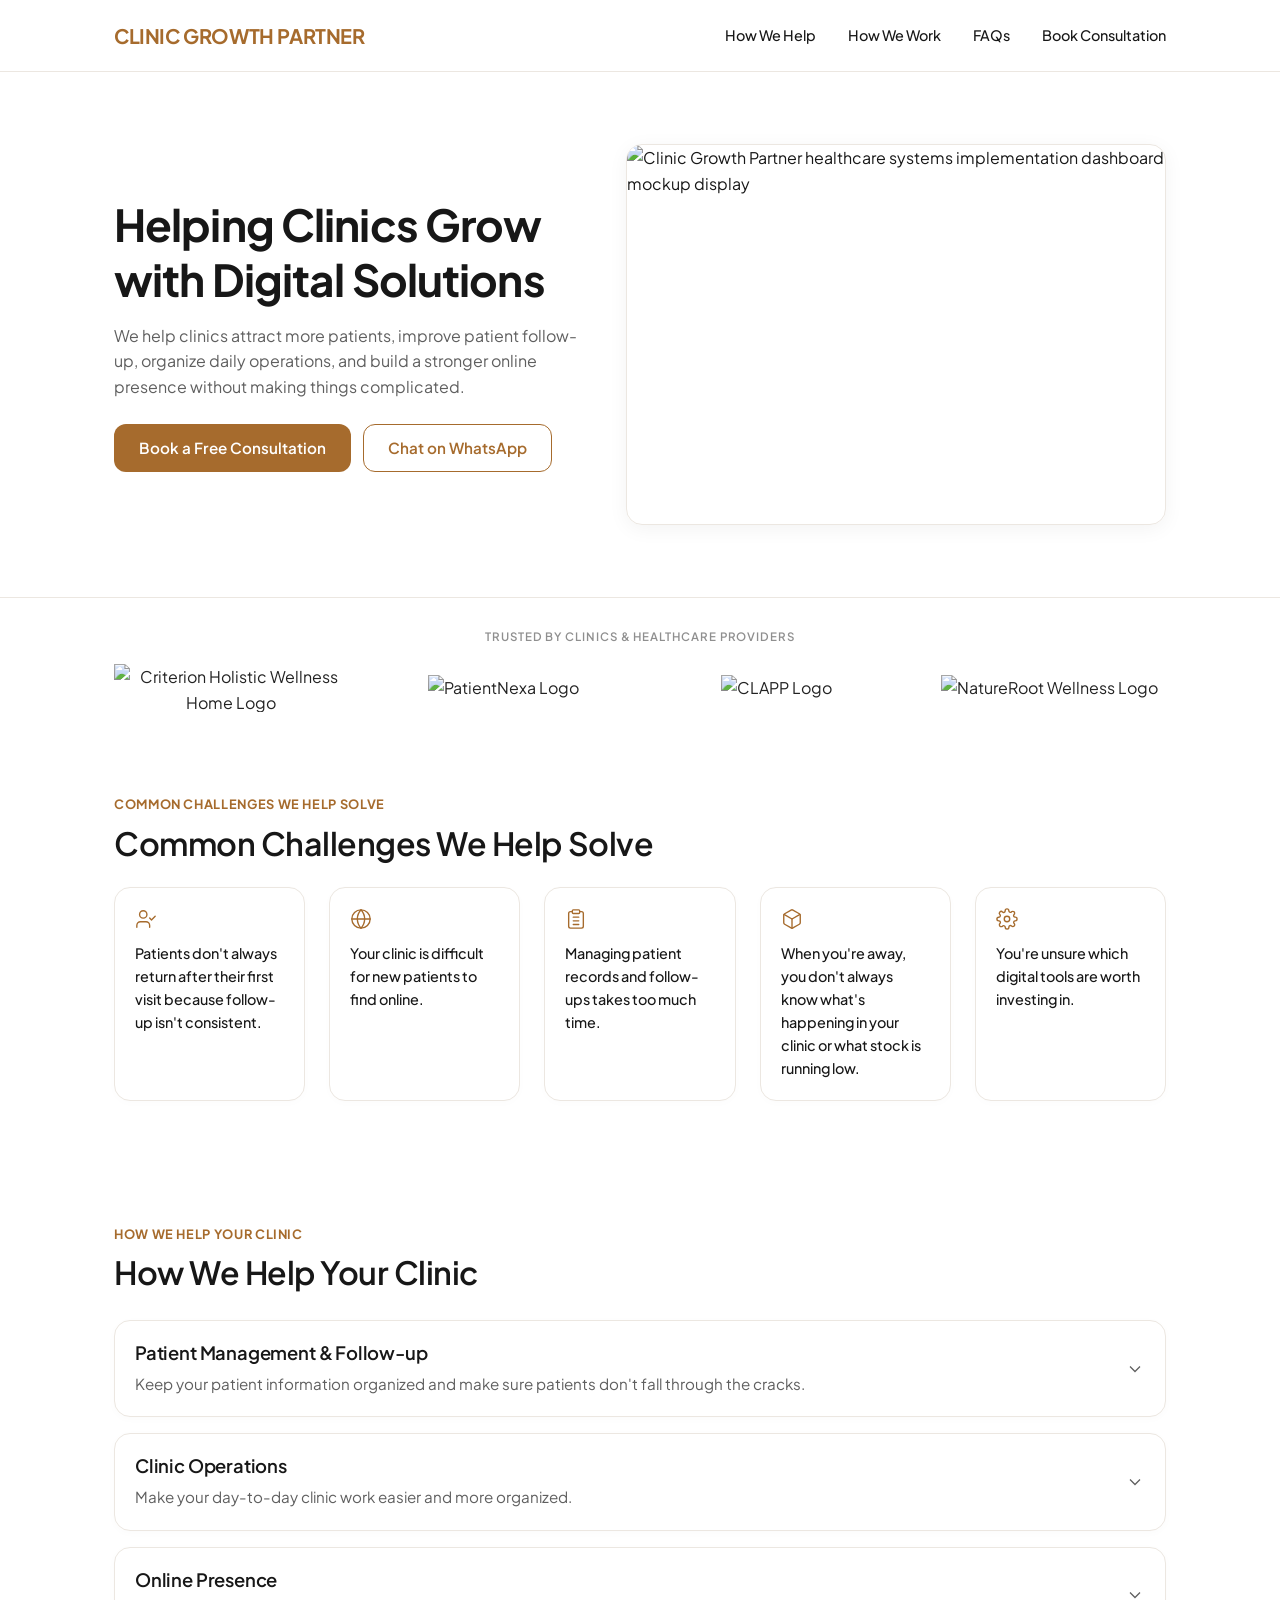
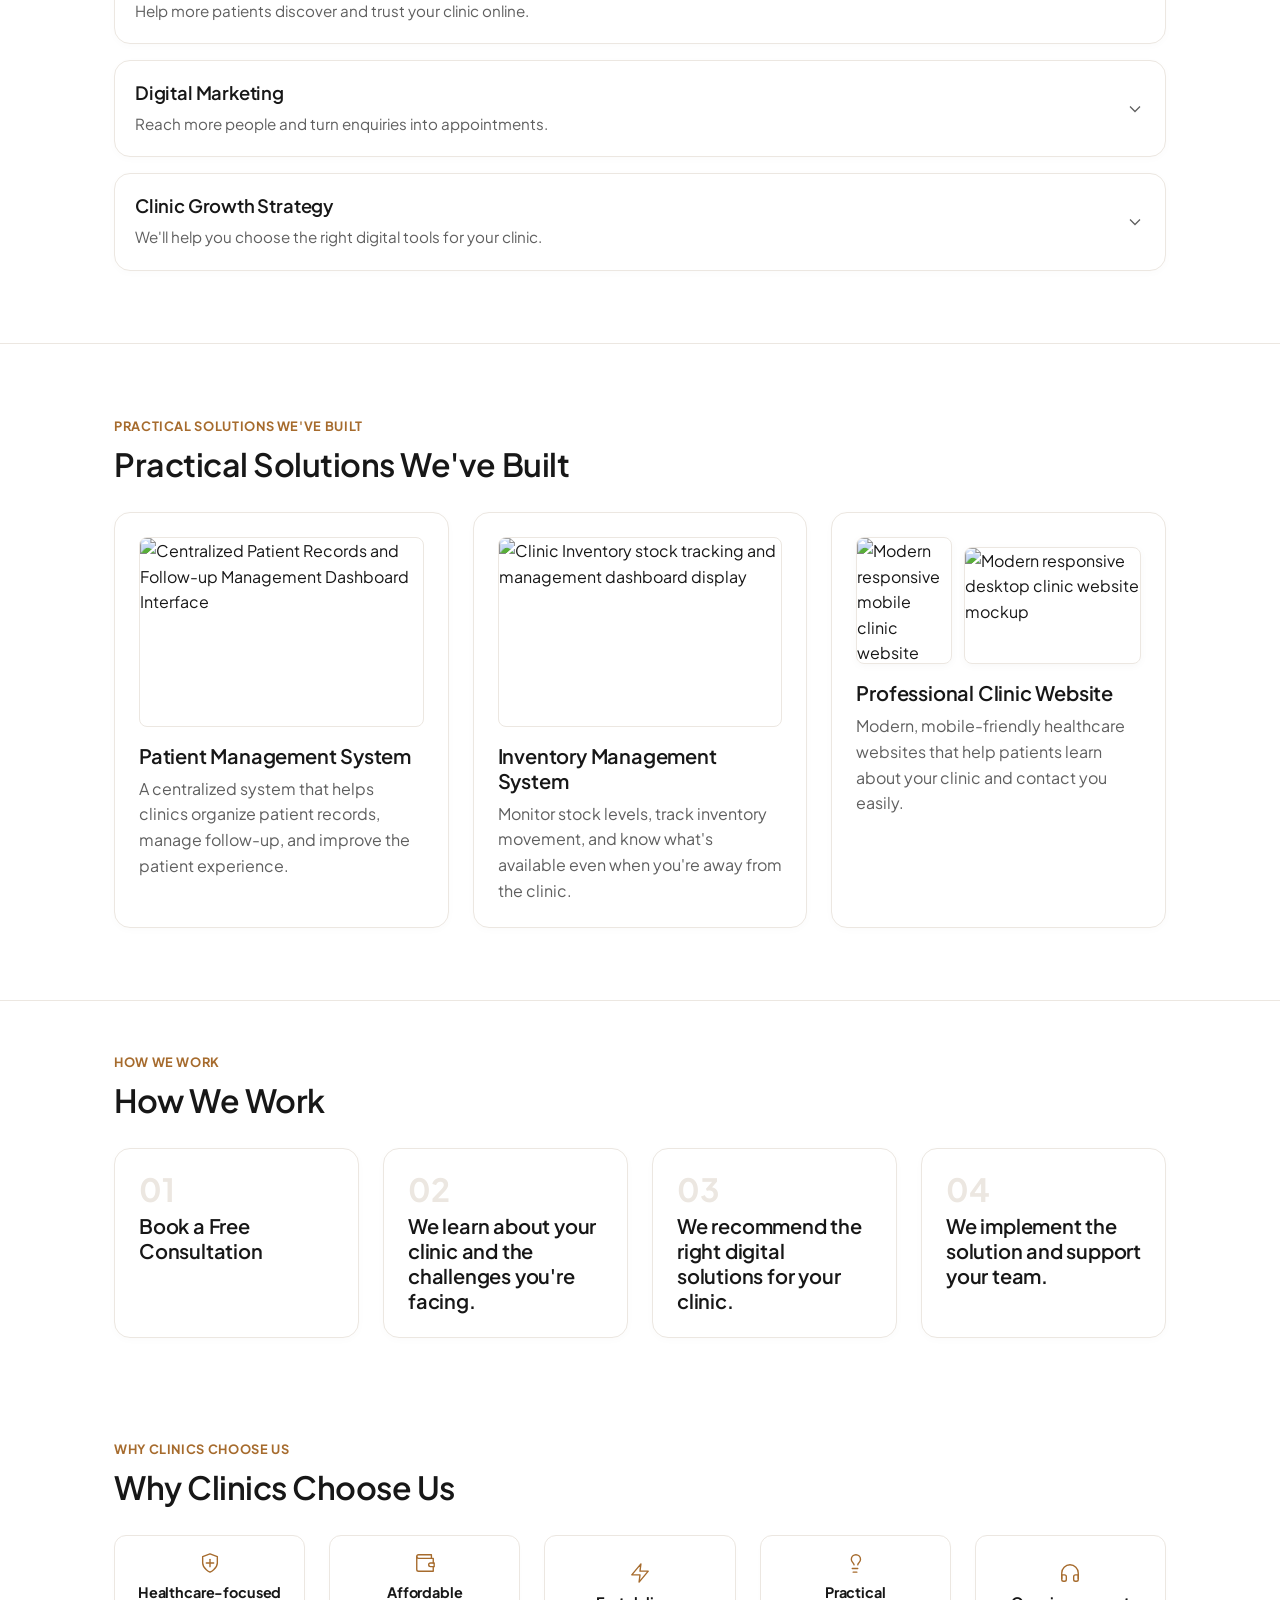
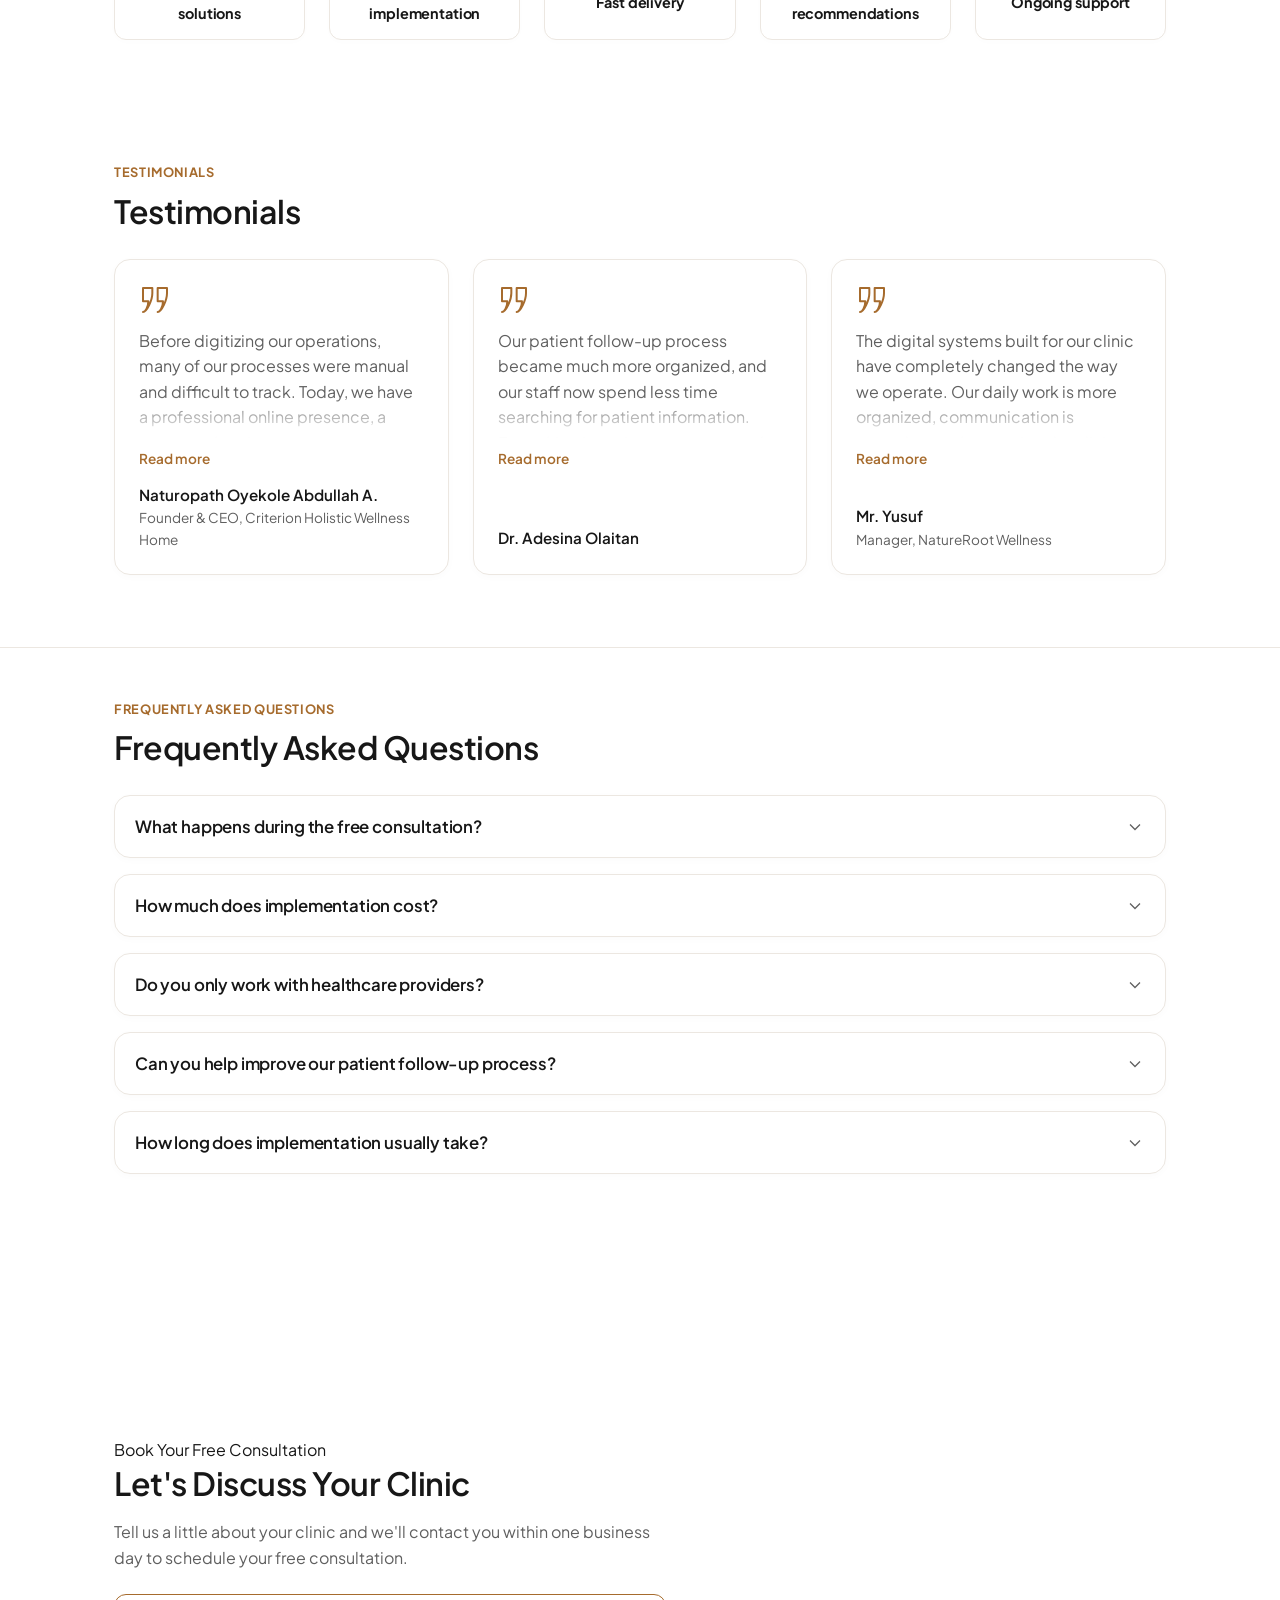
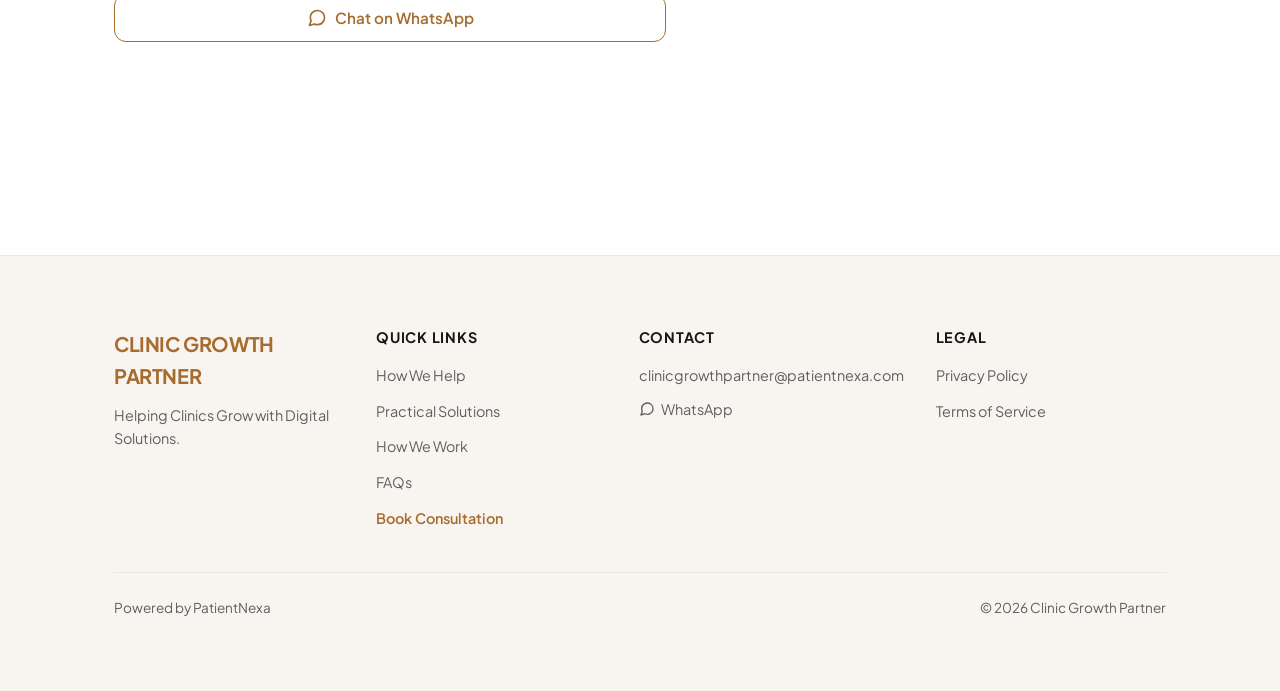
==== index.html @ 5e9bd0d6 "Add files via upload" ====
<!DOCTYPE html>
<html lang="en">
<head>
  <meta charset="UTF-8">
  <meta name="viewport" content="width=device-width, initial-scale=1.0">
  
  <!-- SEO Metadata -->
  <title>Clinic Growth Partner | Digital Growth for Clinics</title>
  <meta name="title" content="Digital Growth for Clinics | Clinic Growth Partner">
  <meta name="description" content="Helping clinics attract more patients, improve patient follow-up, organize clinic operations and build a stronger online presence through practical digital solutions.">
  <meta name="keywords" content="Clinic Growth, Digital Growth for Clinics, Healthcare Digital Solutions, Patient Follow-up, Clinic Operations, Healthcare Websites, Healthcare Marketing, Clinic Digital Transformation, Medical Practice Growth, Healthcare Consulting">
  <link rel="canonical" href="https://example.com/clinic-growth-partner">

  <!-- Open Graph / Facebook -->
  <meta property="og:type" content="website">
  <meta property="og:url" content="https://example.com/clinic-growth-partner">
  <meta property="og:title" content="Clinic Growth Partner | Digital Growth for Clinics">
  <meta property="og:description" content="Helping clinics grow through practical digital solutions that improve patient follow-up, clinic operations and online presence.">
  <meta property="og:image" content="https://example.com/clinic-growth-partner/assets/hero-mockup.png">

  <!-- Twitter -->
  <meta name="twitter:card" content="summary_large_image">
  <meta name="twitter:url" content="https://example.com/clinic-growth-partner">
  <meta name="twitter:title" content="Clinic Growth Partner | Digital Growth for Clinics">
  <meta name="twitter:description" content="Helping clinics grow through practical digital solutions that improve patient follow-up, clinic operations and online presence.">
  <meta name="twitter:image" content="https://example.com/clinic-growth-partner/assets/hero-mockup.png">

  <!-- Structured Data (JSON-LD Organization Schema) -->
  <script type="application/ld+json">
  {
    "@context": "https://schema.org",
    "@type": "Organization",
    "name": "Clinic Growth Partner",
    "url": "https://example.com/clinic-growth-partner",
    "email": "clinicgrowthpartner@patientnexa.com",
    "logo": "https://example.com/clinic-growth-partner/assets/hero-mockup.png",
    "sameAs": [
      "https://facebook.com/clinicgrowthpartner",
      "https://twitter.com/clinicgrowth",
      "https://linkedin.com/company/clinicgrowthpartner"
    ]
  }
  </script>

  <link rel="stylesheet" href="styles.css">
</head>
<body>

  <!-- HEADER -->
  <header class="header">
    <div class="container header-container">
      <a href="#hero" class="logo">Clinic Growth Partner</a>
      
      <!-- Mobile Hamburger Button -->
      <button class="menu-toggle" aria-label="Toggle navigation menu" aria-expanded="false" aria-controls="main-nav">
        <span class="hamburger-bar"></span>
        <span class="hamburger-bar"></span>
        <span class="hamburger-bar"></span>
      </button>

      <!-- Navigation Links -->
      <nav class="nav" id="main-nav">
        <a href="#how-we-help" class="nav-link">How We Help</a>
        <a href="#how-we-work" class="nav-link">How We Work</a>
        <a href="#faqs" class="nav-link">FAQs</a>
        <a href="#consultation" class="nav-link active">Book Consultation</a>
      </nav>
    </div>
  </header>

  <main>
    <!-- HERO SECTION -->
    <section class="section section-heavy" id="hero">
      <div class="container hero-grid">
        <div class="hero-text-block">
          <h1>Helping Clinics Grow with Digital Solutions</h1>
          <p style="margin-top: 16px; margin-bottom: 0;">We help clinics attract more patients, improve patient follow-up, organize daily operations, and build a stronger online presence without making things complicated.</p>
          <div class="hero-actions">
            <a href="#consultation" class="btn btn-primary">Book a Free Consultation</a>
            <a href="https://wa.me/2347032260548" target="_blank" rel="noopener noreferrer" class="btn btn-secondary">Chat on WhatsApp</a>
          </div>
        </div>
        <div style="display: flex; justify-content: center; width: 100%;">
          <img src="assets/hero-mockup.png" 
               width="540" 
               height="380" 
               alt="Clinic Growth Partner healthcare systems implementation dashboard mockup display" 
               style="max-width: 100%; height: auto; border-radius: 16px; border: 1px solid var(--color-border); box-shadow: 0 4px 20px rgba(0, 0, 0, 0.05); object-fit: cover;">
        </div>
      </div>
    </section>

    <!-- TRUSTED BY CLINICS & HEALTHCARE PROVIDERS -->
    <section class="section-light" id="trusted-by" style="padding-top: 32px; padding-bottom: 32px; border-bottom: 1px solid var(--color-border); text-align: center;">
      <div class="container">
        <h4 style="font-size: 0.72rem; font-weight: 600; text-transform: uppercase; letter-spacing: 0.08em; color: #8F8F8F; margin-bottom: 20px;">Trusted by Clinics & Healthcare Providers</h4>
        <div class="brands-grid">
          <!-- Logo 1 -->
          <div class="brand-logo-item">
            <img src="assets/logo-criterion.png" alt="Criterion Holistic Wellness Home Logo">
          </div>
          <!-- Logo 2 -->
          <div class="brand-logo-item">
            <img src="assets/logo-patientnexa.jpg" alt="PatientNexa Logo">
          </div>
          <!-- Logo 3 -->
          <div class="brand-logo-item">
            <img src="assets/logo-clapp.jpg" alt="CLAPP Logo">
          </div>
          <!-- Logo 4 -->
          <div class="brand-logo-item">
            <img src="assets/logo-natureroot.png" alt="NatureRoot Wellness Logo">
          </div>
        </div>
      </div>
    </section>

    <!-- COMMON CHALLENGES WE HELP SOLVE -->
    <section class="section section-light section-reveal" id="challenges">
      <div class="container">
        <div class="section-header challenges-header">
          <span class="subtitle">Common Challenges We Help Solve</span>
          <h2>Common Challenges We Help Solve</h2>
        </div>
        <div class="grid-5">
          <!-- Card 1 -->
          <div class="challenge-card">
            <svg class="placeholder-icon" viewBox="0 0 24 24" aria-hidden="true" fill="none" stroke="currentColor" stroke-width="1.5" stroke-linecap="round" stroke-linejoin="round">
              <path d="M16 21v-2a4 4 0 0 0-4-4H6a4 4 0 0 0-4 4v2"></path>
              <circle cx="9" cy="7" r="4"></circle>
              <polyline points="16 11 18 13 22 9"></polyline>
            </svg>
            <p>Patients don't always return after their first visit because follow-up isn't consistent.</p>
          </div>
          <!-- Card 2 -->
          <div class="challenge-card">
            <svg class="placeholder-icon" viewBox="0 0 24 24" aria-hidden="true" fill="none" stroke="currentColor" stroke-width="1.5" stroke-linecap="round" stroke-linejoin="round">
              <circle cx="12" cy="12" r="10"></circle>
              <line x1="2" y1="12" x2="22" y2="12"></line>
              <path d="M12 2a15.3 15.3 0 0 1 4 10 15.3 15.3 0 0 1-4 10 15.3 15.3 0 0 1-4-10 15.3 15.3 0 0 1 4-10z"></path>
            </svg>
            <p>Your clinic is difficult for new patients to find online.</p>
          </div>
          <!-- Card 3 -->
          <div class="challenge-card">
            <svg class="placeholder-icon" viewBox="0 0 24 24" aria-hidden="true" fill="none" stroke="currentColor" stroke-width="1.5" stroke-linecap="round" stroke-linejoin="round">
              <path d="M16 4h2a2 2 0 0 1 2 2v14a2 2 0 0 1-2 2H6a2 2 0 0 1-2-2V6a2 2 0 0 1 2-2h2"></path>
              <rect x="8" y="2" width="8" height="4" rx="1" ry="1"></rect>
              <line x1="9" y1="14" x2="15" y2="14"></line>
              <line x1="9" y1="18" x2="15" y2="18"></line>
              <line x1="9" y1="10" x2="15" y2="10"></line>
            </svg>
            <p>Managing patient records and follow-ups takes too much time.</p>
          </div>
          <!-- Card 4 -->
          <div class="challenge-card">
            <svg class="placeholder-icon" viewBox="0 0 24 24" aria-hidden="true" fill="none" stroke="currentColor" stroke-width="1.5" stroke-linecap="round" stroke-linejoin="round">
              <path d="M21 16V8a2 2 0 0 0-1-1.73l-7-4a2 2 0 0 0-2 0l-7 4A2 2 0 0 0 3 8v8a2 2 0 0 0 1 1.73l7 4a2 2 0 0 0 2 0l7-4A2 2 0 0 0 21 16z"></path>
              <polyline points="3.27 6.96 12 12.01 20.73 6.96"></polyline>
              <line x1="12" y1="22.08" x2="12" y2="12"></line>
            </svg>
            <p>When you're away, you don't always know what's happening in your clinic or what stock is running low.</p>
          </div>
          <!-- Card 5 -->
          <div class="challenge-card">
            <svg class="placeholder-icon" viewBox="0 0 24 24" aria-hidden="true" fill="none" stroke="currentColor" stroke-width="1.5" stroke-linecap="round" stroke-linejoin="round">
              <circle cx="12" cy="12" r="3"></circle>
              <path d="M19.4 15a1.65 1.65 0 0 0 .33 1.82l.06.06a2 2 0 1 1-2.83 2.83l-.06-.06a1.65 1.65 0 0 0-1.82-.33 1.65 1.65 0 0 0-1 1.51V21a2 2 0 0 1-4 0v-.09A1.65 1.65 0 0 0 9 19.4a1.65 1.65 0 0 0-1.82.33l-.06.06a2 2 0 1 1-2.83-2.83l.06-.06a1.65 1.65 0 0 0 .33-1.82 1.65 1.65 0 0 0-1.51-1H3a2 2 0 0 1 0-4h.09A1.65 1.65 0 0 0 4.6 9a1.65 1.65 0 0 0-.33-1.82l-.06-.06a2 2 0 1 1 2.83-2.83l.06.06a1.65 1.65 0 0 0 1.82.33H9a1.65 1.65 0 0 0 1-1.51V3a2 2 0 0 1 4 0v.09a1.65 1.65 0 0 0 1 1.51 1.65 1.65 0 0 0 1.82-.33l.06-.06a2 2 0 1 1 2.83 2.83l-.06.06a1.65 1.65 0 0 0-.33 1.82V9a1.65 1.65 0 0 0 1.51 1H21a2 2 0 0 1 0 4h-.09a1.65 1.65 0 0 0-1.51 1z"></path>
            </svg>
            <p>You're unsure which digital tools are worth investing in.</p>
          </div>
        </div>
      </div>
    </section>

    <!-- HOW WE HELP YOUR CLINIC -->
    <section class="section section-heavy section-reveal" id="how-we-help">
      <div class="container">
        <div class="section-header">
          <span class="subtitle">How We Help Your Clinic</span>
          <h2>How We Help Your Clinic</h2>
        </div>
        <div class="accordion-list">
          
          <!-- Accordion Card 1 -->
          <div class="accordion-card">
            <button class="accordion-header" aria-expanded="false" aria-controls="help-panel-1" id="help-header-1">
              <div class="accordion-title-block">
                <h3>Patient Management &amp; Follow-up</h3>
                <p>Keep your patient information organized and make sure patients don't fall through the cracks.</p>
              </div>
              <svg class="accordion-icon" viewBox="0 0 24 24" aria-hidden="true"><polyline points="6 9 12 15 18 9"></polyline></svg>
            </button>
            <div id="help-panel-1" class="accordion-body" role="region" aria-labelledby="help-header-1">
              <div class="accordion-content">
                <p>Many clinics lose patients simply because there isn't a structured way to manage patient records and follow-up after treatment.</p>
                <p style="margin-top: 12px;">We help you organize patient information, improve follow-up, migrate existing records where needed, and train your staff to use the system confidently. The result is better continuity of care and less time spent searching for information.</p>
                <div class="accordion-includes">
                  <strong>Includes</strong>
                  <ul>
                    <li>Patient management system</li>
                    <li>Patient follow-up workflow</li>
                    <li>Data migration</li>
                    <li>Staff onboarding</li>
                  </ul>
                </div>
              </div>
            </div>
          </div>

          <!-- Accordion Card 2 -->
          <div class="accordion-card">
            <button class="accordion-header" aria-expanded="false" aria-controls="help-panel-2" id="help-header-2">
              <div class="accordion-title-block">
                <h3>Clinic Operations</h3>
                <p>Make your day-to-day clinic work easier and more organized.</p>
              </div>
              <svg class="accordion-icon" viewBox="0 0 24 24" aria-hidden="true"><polyline points="6 9 12 15 18 9"></polyline></svg>
            </button>
            <div id="help-panel-2" class="accordion-body" role="region" aria-labelledby="help-header-2">
              <div class="accordion-content">
                <p>Running a clinic involves many moving parts.</p>
                <p style="margin-top: 12px;">We help you digitize everyday operations so your team spends less time on manual tasks and more time caring for patients.</p>
                <p style="margin-top: 12px;">Whether it's tracking inventory or organizing clinic processes, we implement simple systems that improve visibility and reduce errors.</p>
                <div class="accordion-includes">
                  <strong>Includes</strong>
                  <ul>
                    <li>Inventory management</li>
                    <li>Stock monitoring</li>
                    <li>Digital records</li>
                  </ul>
                </div>
              </div>
            </div>
          </div>

          <!-- Accordion Card 3 -->
          <div class="accordion-card">
            <button class="accordion-header" aria-expanded="false" aria-controls="help-panel-3" id="help-header-3">
              <div class="accordion-title-block">
                <h3>Online Presence</h3>
                <p>Help more patients discover and trust your clinic online.</p>
              </div>
              <svg class="accordion-icon" viewBox="0 0 24 24" aria-hidden="true"><polyline points="6 9 12 15 18 9"></polyline></svg>
            </button>
            <div id="help-panel-3" class="accordion-body" role="region" aria-labelledby="help-header-3">
              <div class="accordion-content">
                <p>Your online presence is often the first impression patients have of your clinic.</p>
                <p style="margin-top: 12px;">We build professional healthcare websites, improve your Google Business Profile, and set up a business email so patients can easily find you and contact you with confidence.</p>
                <div class="accordion-includes">
                  <strong>Includes</strong>
                  <ul>
                    <li>Professional clinic website</li>
                    <li>Google Business Profile</li>
                    <li>Business email setup</li>
                  </ul>
                </div>
              </div>
            </div>
          </div>

          <!-- Accordion Card 4 -->
          <div class="accordion-card">
            <button class="accordion-header" aria-expanded="false" aria-controls="help-panel-4" id="help-header-4">
              <div class="accordion-title-block">
                <h3>Digital Marketing</h3>
                <p>Reach more people and turn enquiries into appointments.</p>
              </div>
              <svg class="accordion-icon" viewBox="0 0 24 24" aria-hidden="true"><polyline points="6 9 12 15 18 9"></polyline></svg>
            </button>
            <div id="help-panel-4" class="accordion-body" role="region" aria-labelledby="help-header-4">
              <div class="accordion-content">
                <p>Many clinics rely only on referrals for growth.</p>
                <p style="margin-top: 12px;">We help you attract more patients using targeted Facebook and Instagram advertising together with WhatsApp campaigns that encourage enquiries and follow-up conversations.</p>
                <div class="accordion-includes">
                  <strong>Includes</strong>
                  <ul>
                    <li>Facebook Ads</li>
                    <li>Instagram Ads</li>
                    <li>WhatsApp campaigns</li>
                  </ul>
                </div>
              </div>
            </div>
          </div>

          <!-- Accordion Card 5 -->
          <div class="accordion-card">
            <button class="accordion-header" aria-expanded="false" aria-controls="help-panel-5" id="help-header-5">
              <div class="accordion-title-block">
                <h3>Clinic Growth Strategy</h3>
                <p>We'll help you choose the right digital tools for your clinic.</p>
              </div>
              <svg class="accordion-icon" viewBox="0 0 24 24" aria-hidden="true"><polyline points="6 9 12 15 18 9"></polyline></svg>
            </button>
            <div id="help-panel-5" class="accordion-body" role="region" aria-labelledby="help-header-5">
              <div class="accordion-content">
                <p>Every clinic is different.</p>
                <p style="margin-top: 12px;">Before recommending any solution, we first understand how your clinic works.</p>
                <p style="margin-top: 12px;">Then we recommend practical improvements and the right digital tools based on your goals, your budget and where your clinic is today.</p>
                <div class="accordion-includes">
                  <strong>Includes</strong>
                  <ul>
                    <li>Clinic assessment</li>
                    <li>Technology recommendations</li>
                    <li>Digital growth roadmap</li>
                  </ul>
                </div>
              </div>
            </div>
          </div>

        </div>
      </div>
    </section>

    <!-- PRACTICAL SOLUTIONS WE'VE BUILT -->
    <section class="section section-heavy section-reveal" id="solutions">
      <div class="container">
        <div class="section-header">
          <span class="subtitle">Practical Solutions We've Built</span>
          <h2>Practical Solutions We've Built</h2>
        </div>
        <div class="grid-3">
          <!-- Card 1 -->
          <div class="card card-hover">
            <div style="width: 100%; border-radius: 8px; overflow: hidden; border: 1px solid var(--color-border); margin-bottom: 16px;">
              <img class="fade-in-image" src="assets/patient-dashboard.png" 
                   width="340" 
                   height="226" 
                   loading="lazy" 
                   alt="Centralized Patient Records and Follow-up Management Dashboard Interface" 
                   style="width: 100%; height: auto; display: block; object-fit: cover;">
            </div>
            <h3>Patient Management System</h3>
            <p style="margin-top: 8px; margin-bottom: 0;">A centralized system that helps clinics organize patient records, manage follow-up, and improve the patient experience.</p>
          </div>
          <!-- Card 2 -->
          <div class="card card-hover">
            <div style="width: 100%; border-radius: 8px; overflow: hidden; border: 1px solid var(--color-border); margin-bottom: 16px;">
              <img class="fade-in-image" src="assets/inventory-dashboard.png" 
                   width="340" 
                   height="226" 
                   loading="lazy" 
                   alt="Clinic Inventory stock tracking and management dashboard display" 
                   style="width: 100%; height: auto; display: block; object-fit: cover;">
            </div>
            <h3>Inventory Management System</h3>
            <p style="margin-top: 8px; margin-bottom: 0;">Monitor stock levels, track inventory movement, and know what's available even when you're away from the clinic.</p>
          </div>
          <!-- Card 3 -->
          <div class="card card-hover">
            <div style="display: flex; gap: 12px; align-items: flex-end; margin-bottom: 16px; width: 100%;">
              <div style="flex: 0.35; border: 1px solid var(--color-border); border-radius: 8px; overflow: hidden; box-shadow: 0 2px 8px rgba(0,0,0,0.03);">
                <img class="fade-in-image" src="assets/website-mobile.jpg" 
                     width="120" 
                     height="160" 
                     loading="lazy" 
                     alt="Modern responsive mobile clinic website mockup" 
                     style="width: 100%; height: auto; display: block; object-fit: cover;">
              </div>
              <div style="flex: 0.65; border: 1px solid var(--color-border); border-radius: 8px; overflow: hidden; box-shadow: 0 2px 8px rgba(0,0,0,0.03);">
                <img class="fade-in-image" src="assets/website-desktop.png" 
                     width="220" 
                     height="146" 
                     loading="lazy" 
                     alt="Modern responsive desktop clinic website mockup" 
                     style="width: 100%; height: auto; display: block; object-fit: cover;">
              </div>
            </div>
            <h3>Professional Clinic Website</h3>
            <p style="margin-top: 8px; margin-bottom: 0;">Modern, mobile-friendly healthcare websites that help patients learn about your clinic and contact you easily.</p>
          </div>
        </div>
      </div>
    </section>

    <!-- HOW WE WORK -->
    <section class="section section-light section-reveal" id="how-we-work">
      <div class="container">
        <div class="section-header">
          <span class="subtitle">How We Work</span>
          <h2>How We Work</h2>
        </div>
        <div class="steps-layout">
          <!-- Step 1 -->
          <div class="card step-card reveal-on-scroll">
            <div class="step-number">01</div>
            <h3>Book a Free Consultation</h3>
          </div>
          <!-- Step 2 -->
          <div class="card step-card reveal-on-scroll">
            <div class="step-number">02</div>
            <h3>We learn about your clinic and the challenges you're facing.</h3>
          </div>
          <!-- Step 3 -->
          <div class="card step-card reveal-on-scroll">
            <div class="step-number">03</div>
            <h3>We recommend the right digital solutions for your clinic.</h3>
          </div>
          <!-- Step 4 -->
          <div class="card step-card reveal-on-scroll">
            <div class="step-number">04</div>
            <h3>We implement the solution and support your team.</h3>
          </div>
        </div>
      </div>
    </section>

    <!-- WHY CLINICS CHOOSE US -->
    <section class="section section-light section-reveal" id="why-choose-us">
      <div class="container">
        <div class="section-header">
          <span class="subtitle">Why Clinics Choose Us</span>
          <h2>Why Clinics Choose Us</h2>
        </div>
        <div class="grid-5">
          <!-- Card 1 -->
          <div class="trust-card">
            <svg class="placeholder-icon" viewBox="0 0 24 24" aria-hidden="true" fill="none" stroke="currentColor" stroke-width="1.5" stroke-linecap="round" stroke-linejoin="round">
              <path d="M12 22s8-4 8-10V5l-8-3-8 3v7c0 6 8 10 8 10z"></path>
              <line x1="12" y1="8" x2="12" y2="16"></line>
              <line x1="8" y1="12" x2="16" y2="12"></line>
            </svg>
            <h3>Healthcare-focused solutions</h3>
          </div>
          <!-- Card 2 -->
          <div class="trust-card">
            <svg class="placeholder-icon" viewBox="0 0 24 24" aria-hidden="true" fill="none" stroke="currentColor" stroke-width="1.5" stroke-linecap="round" stroke-linejoin="round">
              <path d="M21 12V7H5a2 2 0 0 1 0-4h14v4"></path>
              <path d="M3 5v14a2 2 0 0 0 2 2h16v-5"></path>
              <path d="M18 12a2 2 0 0 0 0 4h4v-4z"></path>
            </svg>
            <h3>Affordable implementation</h3>
          </div>
          <!-- Card 3 -->
          <div class="trust-card">
            <svg class="placeholder-icon" viewBox="0 0 24 24" aria-hidden="true" fill="none" stroke="currentColor" stroke-width="1.5" stroke-linecap="round" stroke-linejoin="round">
              <polygon points="13 2 3 14 12 14 11 22 21 10 12 10 13 2"></polygon>
            </svg>
            <h3>Fast delivery</h3>
          </div>
          <!-- Card 4 -->
          <div class="trust-card">
            <svg class="placeholder-icon" viewBox="0 0 24 24" aria-hidden="true" fill="none" stroke="currentColor" stroke-width="1.5" stroke-linecap="round" stroke-linejoin="round">
              <path d="M15 14c.2-1 .7-1.7 1.5-2.5 1-.9 1.5-2.2 1.5-3.5A5 5 0 0 0 8 8c0 1 .4 2.5 1.5 3.5.7.8 1.3 1.5 1.5 2.5"></path>
              <line x1="9" y1="18" x2="15" y2="18"></line>
              <line x1="10" y1="22" x2="14" y2="22"></line>
            </svg>
            <h3>Practical recommendations</h3>
          </div>
          <!-- Card 5 -->
          <div class="trust-card">
            <svg class="placeholder-icon" viewBox="0 0 24 24" aria-hidden="true" fill="none" stroke="currentColor" stroke-width="1.5" stroke-linecap="round" stroke-linejoin="round">
              <path d="M3 18v-6a9 9 0 0 1 18 0v6"></path>
              <path d="M21 19a2 2 0 0 1-2 2h-1a2 2 0 0 1-2-2v-3a2 2 0 0 1 2-2h3zM3 19a2 2 0 0 0 2 2h1a2 2 0 0 0 2-2v-3a2 2 0 0 0-2-2H3z"></path>
            </svg>
            <h3>Ongoing support</h3>
          </div>
        </div>
      </div>
    </section>

    <!-- TESTIMONIALS -->
    <section class="section section-heavy section-reveal" id="testimonials">
      <div class="container">
        <div class="section-header">
          <span class="subtitle">Testimonials</span>
          <h2>Testimonials</h2>
        </div>
        <div class="grid-3">
          <!-- Testimonial 1 -->
          <div class="card testimonial-card-hover">
            <svg class="placeholder-icon bronze" viewBox="0 0 24 24" style="width: 32px; height: 32px; margin-bottom: 12px;" aria-hidden="true">
              <path d="M3 21c3 0 7-9 7-14V3H3v10h4c0 4.5-2.5 8-4 8zm11 0c3 0 7-9 7-14V3h-7v10h4c0 4.5-2.5 8-4 8z"></path>
            </svg>
            <div class="testimonial-text-wrapper">
              <p style="margin: 0; padding-bottom: 16px;">Before digitizing our operations, many of our processes were manual and difficult to track. Today, we have a professional online presence, a structured patient management system, reliable patient follow-up, and an inventory system that keeps us informed about stock levels in real time. Being able to monitor the clinic even when I'm away has made decision-making much easier and has supported our overall growth.</p>
            </div>
            <button class="testimonial-toggle" aria-expanded="false">Read more</button>
            <div style="margin-top: auto; padding-top: 16px;">
              <strong style="font-size: 0.95rem; font-weight: 600; display: block; color: var(--color-primary-text);">Naturopath Oyekole Abdullah A.</strong>
              <span style="font-size: 0.85rem; color: var(--color-secondary-text); display: block;">Founder & CEO, Criterion Holistic Wellness Home</span>
            </div>
          </div>
          <!-- Testimonial 2 -->
          <div class="card testimonial-card-hover">
            <svg class="placeholder-icon bronze" viewBox="0 0 24 24" style="width: 32px; height: 32px; margin-bottom: 12px;" aria-hidden="true">
              <path d="M3 21c3 0 7-9 7-14V3H3v10h4c0 4.5-2.5 8-4 8zm11 0c3 0 7-9 7-14V3h-7v10h4c0 4.5-2.5 8-4 8z"></path>
            </svg>
            <div class="testimonial-text-wrapper">
              <p style="margin: 0; padding-bottom: 16px;">Our patient follow-up process became much more organized, and our staff now spend less time searching for patient information. Everything is easier to manage, and we can respond to patients more efficiently.</p>
            </div>
            <button class="testimonial-toggle" aria-expanded="false">Read more</button>
            <div style="margin-top: auto; padding-top: 16px;">
              <strong style="font-size: 0.95rem; font-weight: 600; display: block; color: var(--color-primary-text);">Dr. Adesina Olaitan</strong>
            </div>
          </div>
          <!-- Testimonial 3 -->
          <div class="card testimonial-card-hover">
            <svg class="placeholder-icon bronze" viewBox="0 0 24 24" style="width: 32px; height: 32px; margin-bottom: 12px;" aria-hidden="true">
              <path d="M3 21c3 0 7-9 7-14V3H3v10h4c0 4.5-2.5 8-4 8zm11 0c3 0 7-9 7-14V3h-7v10h4c0 4.5-2.5 8-4 8z"></path>
            </svg>
            <div class="testimonial-text-wrapper">
              <p style="margin: 0; padding-bottom: 16px;">The digital systems built for our clinic have completely changed the way we operate. Our daily work is more organized, communication is smoother, and managing the clinic has become much easier.</p>
            </div>
            <button class="testimonial-toggle" aria-expanded="false">Read more</button>
            <div style="margin-top: auto; padding-top: 16px;">
              <strong style="font-size: 0.95rem; font-weight: 600; display: block; color: var(--color-primary-text);">Mr. Yusuf</strong>
              <span style="font-size: 0.85rem; color: var(--color-secondary-text); display: block;">Manager, NatureRoot Wellness</span>
            </div>
          </div>
        </div>
      </div>
    </section>

    <!-- FREQUENTLY ASKED QUESTIONS -->
    <section class="section section-light section-reveal" id="faqs">
      <div class="container">
        <div class="section-header">
          <span class="subtitle">Frequently Asked Questions</span>
          <h2>Frequently Asked Questions</h2>
        </div>
        <div class="accordion-list">
          
          <!-- FAQ 1 -->
          <div class="accordion-card">
            <button class="accordion-header" aria-expanded="false" aria-controls="faq-panel-1" id="faq-header-1">
              <h3>What happens during the free consultation?</h3>
              <svg class="accordion-icon" viewBox="0 0 24 24" aria-hidden="true"><polyline points="6 9 12 15 18 9"></polyline></svg>
            </button>
            <div id="faq-panel-1" class="accordion-body" role="region" aria-labelledby="faq-header-1">
              <div class="accordion-content">
                <p>We will discuss your clinic's current operations, identify bottleneck areas, and outline potential solutions to help your clinic grow.</p>
              </div>
            </div>
          </div>

          <!-- FAQ 2 -->
          <div class="accordion-card">
            <button class="accordion-header" aria-expanded="false" aria-controls="faq-panel-2" id="faq-header-2">
              <h3>How much does implementation cost?</h3>
              <svg class="accordion-icon" viewBox="0 0 24 24" aria-hidden="true"><polyline points="6 9 12 15 18 9"></polyline></svg>
            </button>
            <div id="faq-panel-2" class="accordion-body" role="region" aria-labelledby="faq-header-2">
              <div class="accordion-content">
                <p>We offer customized solutions based on your clinic's size and needs. We provide flat, transparent pricing with no hidden fees, which we will outline clearly during our proposal.</p>
              </div>
            </div>
          </div>

          <!-- FAQ 3 -->
          <div class="accordion-card">
            <button class="accordion-header" aria-expanded="false" aria-controls="faq-panel-3" id="faq-header-3">
              <h3>Do you only work with healthcare providers?</h3>
              <svg class="accordion-icon" viewBox="0 0 24 24" aria-hidden="true"><polyline points="6 9 12 15 18 9"></polyline></svg>
            </button>
            <div id="faq-panel-3" class="accordion-body" role="region" aria-labelledby="faq-header-3">
              <div class="accordion-content">
                <p>Yes, we specialize exclusively in helping healthcare clinics, wellness centers, and medical practices optimize their operations and online presence.</p>
              </div>
            </div>
          </div>

          <!-- FAQ 4 -->
          <div class="accordion-card">
            <button class="accordion-header" aria-expanded="false" aria-controls="faq-panel-4" id="faq-header-4">
              <h3>Can you help improve our patient follow-up process?</h3>
              <svg class="accordion-icon" viewBox="0 0 24 24" aria-hidden="true"><polyline points="6 9 12 15 18 9"></polyline></svg>
            </button>
            <div id="faq-panel-4" class="accordion-body" role="region" aria-labelledby="faq-header-4">
              <div class="accordion-content">
                <p>Absolutely. We design structured patient follow-up workflows and systems to ensure patient continuity of care, leading to better retention and clinical outcomes.</p>
              </div>
            </div>
          </div>

          <!-- FAQ 5 -->
          <div class="accordion-card">
            <button class="accordion-header" aria-expanded="false" aria-controls="faq-panel-5" id="faq-header-5">
              <h3>How long does implementation usually take?</h3>
              <svg class="accordion-icon" viewBox="0 0 24 24" aria-hidden="true"><polyline points="6 9 12 15 18 9"></polyline></svg>
            </button>
            <div id="faq-panel-5" class="accordion-body" role="region" aria-labelledby="faq-header-5">
              <div class="accordion-content">
                <p>Most implementations range from 2 to 6 weeks, depending on the complexity of your systems and the level of customization required.</p>
              </div>
            </div>
          </div>

        </div>
      </div>
    </section>

    <!-- CONSULTATION -->
    <section class="section section-heavy section-reveal" style="border-bottom: none;" id="consultation">
      <div class="container hero-grid">
        <div class="hero-text-block">
          <span class="subtitle">Book Your Free Consultation</span>
          <h2>Let's Discuss Your Clinic</h2>
          <p style="margin-top: 16px; margin-bottom: 24px;">Tell us a little about your clinic and we'll contact you within one business day to schedule your free consultation.</p>
          
          <div style="margin-top: auto;">
            <a href="https://wa.me/2347032260548" target="_blank" rel="noopener noreferrer" class="btn btn-secondary" style="width: 100%; display: inline-flex; align-items: center; justify-content: center; gap: 8px;">
              <svg viewBox="0 0 24 24" fill="none" stroke="currentColor" stroke-width="2" stroke-linecap="round" stroke-linejoin="round" style="width: 20px; height: 20px; display: inline-block;" aria-hidden="true">
                <path d="M21 11.5a8.38 8.38 0 0 1-.9 3.8 8.5 8.5 0 0 1-7.6 4.7 8.38 8.38 0 0 1-3.8-.9L3 21l1.9-5.7a8.38 8.38 0 0 1-.9-3.8 8.5 8.5 0 0 1 4.7-7.6 8.38 8.38 0 0 1 3.8-.9h.5a8.48 8.48 0 0 1 8 8v.5z"></path>
              </svg>
              <span>Chat on WhatsApp</span>
            </a>
          </div>
        </div>
        
        <div style="width: 100%;">
          <!-- Embedded Responsive Tally Form -->
          <iframe data-tally-src="https://tally.so/embed/2Eg8zb?alignLeft=1&hideTitle=1&transparentBackground=1&dynamicHeight=1" 
                  loading="lazy" 
                  width="100%" 
                  height="480" 
                  frameborder="0" 
                  marginheight="0" 
                  marginwidth="0" 
                  title="Clinic Growth Partner Consultation Form"
                  style="border: none; width: 100%;"></iframe>
          <script async src="https://tally.so/widgets/embed.js"></script>
        </div>
      </div>
    </section>
  </main>

  <!-- FOOTER -->
  <footer class="footer">
    <div class="container footer-grid">
      <!-- Col 1: Brand -->
      <div class="footer-col">
        <a href="#hero" class="logo" style="display: inline-block; margin-bottom: 12px;">Clinic Growth Partner</a>
        <p style="font-size: 0.9rem; line-height: 1.6; color: var(--color-secondary-text);">Helping Clinics Grow with Digital Solutions.</p>
      </div>
      <!-- Col 2: Quick Links -->
      <div class="footer-col">
        <h4>Quick Links</h4>
        <ul class="footer-links">
          <li><a href="#how-we-help">How We Help</a></li>
          <li><a href="#solutions">Practical Solutions</a></li>
          <li><a href="#how-we-work">How We Work</a></li>
          <li><a href="#faqs">FAQs</a></li>
          <li><a href="#consultation" style="font-weight: 600; color: var(--color-bronze);">Book Consultation</a></li>
        </ul>
      </div>
      <!-- Col 3: Contact -->
      <div class="footer-col">
        <h4>Contact</h4>
        <ul class="footer-links">
          <li><a href="mailto:clinicgrowthpartner@patientnexa.com">clinicgrowthpartner@patientnexa.com</a></li>
          <li>
            <a href="https://wa.me/2347032260548" target="_blank" rel="noopener noreferrer" style="display: inline-flex; align-items: center; gap: 6px;">
              <svg viewBox="0 0 24 24" fill="none" stroke="currentColor" stroke-width="2" stroke-linecap="round" stroke-linejoin="round" style="width: 16px; height: 16px; display: inline-block;" aria-hidden="true">
                <path d="M21 11.5a8.38 8.38 0 0 1-.9 3.8 8.5 8.5 0 0 1-7.6 4.7 8.38 8.38 0 0 1-3.8-.9L3 21l1.9-5.7a8.38 8.38 0 0 1-.9-3.8 8.5 8.5 0 0 1 4.7-7.6 8.38 8.38 0 0 1 3.8-.9h.5a8.48 8.48 0 0 1 8 8v.5z"></path>
              </svg>
              <span>WhatsApp</span>
            </a>
          </li>
        </ul>
      </div>
      <!-- Col 4: Legal -->
      <div class="footer-col">
        <h4>Legal</h4>
        <ul class="footer-links">
          <li><a href="privacy-policy.html">Privacy Policy</a></li>
          <li><a href="terms-of-service.html">Terms of Service</a></li>
        </ul>
      </div>
    </div>
    
    <div class="container">
      <div class="footer-bottom">
        <p style="color: var(--color-secondary-text); font-size: 0.85rem;">Powered by PatientNexa</p>
        <p>&copy; 2026 Clinic Growth Partner</p>
      </div>
    </div>
  </footer>

  <!-- INTERACTIVE FUNCTIONALITY SCRIPT -->
  <script>
    document.addEventListener('DOMContentLoaded', () => {
      // 1. Mobile Hamburger Menu Toggle
      const menuToggle = document.querySelector('.menu-toggle');
      const nav = document.querySelector('.nav');
      const navLinks = document.querySelectorAll('.nav-link');
      
      if (menuToggle && nav) {
        menuToggle.addEventListener('click', () => {
          const open = nav.classList.toggle('open');
          menuToggle.classList.toggle('open');
          menuToggle.setAttribute('aria-expanded', open);
        });
        
        // Auto-close menu on clicking nav link
        navLinks.forEach(link => {
          link.addEventListener('click', () => {
            nav.classList.remove('open');
            menuToggle.classList.remove('open');
            menuToggle.setAttribute('aria-expanded', 'false');
          });
        });
      }

      // 2. Exclusive Accordion Toggling
      const accordionHeaders = document.querySelectorAll('.accordion-header');
      accordionHeaders.forEach(header => {
        header.addEventListener('click', () => {
          const card = header.closest('.accordion-card');
          const list = card.closest('.accordion-list');
          const isOpen = card.classList.contains('open');
          
          // Close other accordions in the same list
          if (list) {
            list.querySelectorAll('.accordion-card').forEach(otherCard => {
              if (otherCard !== card) {
                otherCard.classList.remove('open');
                otherCard.querySelector('.accordion-header').setAttribute('aria-expanded', 'false');
              }
            });
          }
          
          // Toggle the active accordion card
          if (isOpen) {
            card.classList.remove('open');
            header.setAttribute('aria-expanded', 'false');
          } else {
            card.classList.add('open');
            header.setAttribute('aria-expanded', 'true');
          }
        });
      });

      // 3. Scroll reveal effect for How We Work Steps, Section Reveals, and Image Fade-ins
      if ('IntersectionObserver' in window) {
        // Steps reveal
        const revealElements = document.querySelectorAll('.reveal-on-scroll');
        const revealObserver = new IntersectionObserver((entries, observer) => {
          entries.forEach(entry => {
            if (entry.isIntersecting) {
              entry.target.classList.add('revealed');
              observer.unobserve(entry.target);
            }
          });
        }, {
          threshold: 0.15,
          rootMargin: '0px 0px -50px 0px'
        });
        revealElements.forEach(el => revealObserver.observe(el));

        // Section reveals (subtle 8-12px fade-up, 250-350ms duration)
        const sectionReveals = document.querySelectorAll('.section-reveal');
        const sectionObserver = new IntersectionObserver((entries, observer) => {
          entries.forEach(entry => {
            if (entry.isIntersecting) {
              entry.target.classList.add('revealed');
              observer.unobserve(entry.target);
            }
          });
        }, {
          threshold: 0.05,
          rootMargin: '0px 0px -40px 0px'
        });
        sectionReveals.forEach(sec => sectionObserver.observe(sec));

        // Lazy image fade-ins
        const fadeImages = document.querySelectorAll('.fade-in-image');
        const imageObserver = new IntersectionObserver((entries, observer) => {
          entries.forEach(entry => {
            if (entry.isIntersecting) {
              entry.target.classList.add('loaded');
              observer.unobserve(entry.target);
            }
          });
        }, {
          threshold: 0.05,
          rootMargin: '0px 0px 50px 0px'
        });
        fadeImages.forEach(img => imageObserver.observe(img));

      } else {
        // Fallback for older browsers
        document.querySelectorAll('.reveal-on-scroll, .section-reveal').forEach(el => el.classList.add('revealed'));
        document.querySelectorAll('.fade-in-image').forEach(img => img.classList.add('loaded'));
      }

      // 4. Smooth scrolling highlight tracking for active nav item
      const sections = document.querySelectorAll('section[id]');
      if ('IntersectionObserver' in window) {
        const navObserver = new IntersectionObserver((entries) => {
          entries.forEach(entry => {
            if (entry.isIntersecting) {
              const id = entry.target.getAttribute('id');
              navLinks.forEach(link => {
                const href = link.getAttribute('href');
                if (href === `#${id}`) {
                  link.classList.add('active');
                } else {
                  link.classList.remove('active');
                }
              });
            }
          });
        }, {
          threshold: 0.2,
          rootMargin: '-72px 0px -45% 0px'
        });
        sections.forEach(sec => navObserver.observe(sec));
      }

      // 5. Testimonial expansion/collapse logic
      const testimonialToggles = document.querySelectorAll('.testimonial-toggle');
      testimonialToggles.forEach(toggle => {
        const card = toggle.closest('.card');
        const wrapper = card.querySelector('.testimonial-text-wrapper');
        
        // Hide read-more link and remove fade overlay if text fits within ~4-5 lines (110px)
        if (wrapper.scrollHeight <= 110) {
          toggle.style.display = 'none';
          wrapper.style.maxHeight = 'none';
          wrapper.classList.add('no-fade');
        } else {
          toggle.addEventListener('click', () => {
            const isExpanded = card.classList.contains('expanded');
            if (isExpanded) {
              card.classList.remove('expanded');
              wrapper.style.maxHeight = '110px';
              toggle.textContent = 'Read more';
              toggle.setAttribute('aria-expanded', 'false');
            } else {
              card.classList.add('expanded');
              wrapper.style.maxHeight = wrapper.scrollHeight + 'px';
              toggle.textContent = 'Show less';
              toggle.setAttribute('aria-expanded', 'true');
            }
          });
        }
      });

      // 6. Ensure smooth keyboard navigation for accordion toggle buttons
      accordionHeaders.forEach(header => {
        header.addEventListener('keydown', (e) => {
          if (e.key === ' ' || e.key === 'Enter') {
            e.preventDefault();
            header.click();
          }
        });
      });
    });
  </script>
</body>
</html>
---- styles.css ----
/* ==========================================================================
   CLINIC GROWTH PARTNER - DESIGN SYSTEM & UTILITY STYLES
   ========================================================================== */

/* Typography & Variables Initialization */
@import url('https://fonts.googleapis.com/css2?family=Plus+Jakarta+Sans:ital,wght@0,300;0,400;0,500;0,600;0,700;1,400&display=swap');

:root {
  /* Colour System */
  --color-bronze: #A66B2D;
  --color-primary-text: #171717;
  --color-secondary-text: #5F5F5F;
  --color-bg: #FFFFFF;
  --color-border: #ECE7E1;
  --color-soft-bg: #F8F5F1;

  /* Typography */
  --font-family: 'Plus Jakarta Sans', sans-serif;

  /* Layout Spacing (Mobile Default) */
  --section-spacing: 48px;
  --container-padding: 24px;
  --card-spacing: 24px;
  --max-width: 1180px;

  /* Animation Durations (Subtle & Intentional) */
  --transition-smooth: 0.2s cubic-bezier(0.16, 1, 0.3, 1);
}

@media (min-width: 768px) {
  :root {
    --section-spacing: 56px;
    --container-padding: 48px;
  }
}

@media (min-width: 1024px) {
  :root {
    --section-spacing: 72px;
    --container-padding: 64px;
  }
}

/* Reset & Base Elements */
*, *::before, *::after {
  box-sizing: border-box;
  margin: 0;
  padding: 0;
}

*:focus-visible {
  outline: 2px solid var(--color-bronze);
  outline-offset: 4px;
}

body {
  font-family: var(--font-family);
  color: var(--color-primary-text);
  background-color: var(--color-bg);
  line-height: 1.6;
  -webkit-font-smoothing: antialiased;
  -moz-osx-font-smoothing: grayscale;
}

/* Typography Scale (Natural hierarchy, avoid oversized headings) */
h1, h2, h3, h4, h5, h6 {
  font-weight: 600;
  line-height: 1.25;
  color: var(--color-primary-text);
  letter-spacing: -0.01em;
}

h1 {
  font-size: 2rem;
  font-weight: 700;
  letter-spacing: -0.02em;
}

h2 {
  font-size: 1.5rem;
  font-weight: 600;
  letter-spacing: -0.015em;
}

h3 {
  font-size: 1.15rem;
  font-weight: 600;
}

@media (min-width: 768px) {
  h1 {
    font-size: 2.375rem;
  }
  h2 {
    font-size: 1.75rem;
  }
  h3 {
    font-size: 1.25rem;
  }
}

@media (min-width: 1024px) {
  h1 {
    font-size: 2.75rem;
  }
  h2 {
    font-size: 2rem;
  }
}

p {
  color: var(--color-secondary-text);
  font-size: 0.95rem;
  line-height: 1.6;
}

@media (min-width: 768px) {
  p {
    font-size: 1rem;
  }
}

/* Structural Components */
.container {
  max-width: var(--max-width);
  margin: 0 auto;
  padding-left: var(--container-padding);
  padding-right: var(--container-padding);
  width: 100%;
}

.section {
  padding-top: var(--section-spacing);
  padding-bottom: var(--section-spacing);
  border-bottom: 1px solid var(--color-border);
}

.section:last-of-type {
  border-bottom: none;
}

/* Header Styling */
.header {
  border-bottom: 1px solid var(--color-border);
  background-color: var(--color-bg);
  position: sticky;
  top: 0;
  z-index: 100;
  height: 72px;
  display: flex;
  align-items: center;
}

.header-container {
  display: flex;
  justify-content: space-between;
  align-items: center;
  width: 100%;
}

.logo {
  font-size: 1.1rem;
  font-weight: 700;
  color: var(--color-bronze);
  text-decoration: none;
  letter-spacing: -0.02em;
  text-transform: uppercase;
}

@media (min-width: 768px) {
  .logo {
    font-size: 1.25rem;
  }
}

.nav {
  display: flex;
  gap: 20px;
  align-items: center;
}

@media (min-width: 768px) {
  .nav {
    gap: 32px;
  }
}

.nav-link {
  font-size: 0.9rem;
  font-weight: 500;
  color: var(--color-primary-text);
  text-decoration: none;
  transition: color var(--transition-smooth);
  padding: 4px 0;
  position: relative;
}

.nav-link:hover,
.nav-link.active {
  color: var(--color-bronze);
}

@media (min-width: 768px) {
  .nav-link::after {
    content: '';
    position: absolute;
    bottom: -2px;
    left: 0;
    width: 100%;
    height: 2px;
    background-color: var(--color-bronze);
    transform: scaleX(0);
    transform-origin: right;
    transition: transform var(--transition-smooth);
  }
  
  .nav-link:hover::after,
  .nav-link.active::after {
    transform: scaleX(1);
    transform-origin: left;
  }
}

/* Mobile Menu Toggle */
.menu-toggle {
  display: none;
  flex-direction: column;
  justify-content: space-between;
  width: 24px;
  height: 16px;
  background: transparent;
  border: none;
  cursor: pointer;
  padding: 0;
  z-index: 110;
}

.hamburger-bar {
  width: 100%;
  height: 2px;
  background-color: var(--color-primary-text);
  transition: all var(--transition-smooth);
}

@media (max-width: 767px) {
  .menu-toggle {
    display: flex;
  }
  
  .nav {
    position: absolute;
    top: 72px;
    left: 0;
    width: 100%;
    background-color: var(--color-bg);
    border-bottom: 1px solid var(--color-border);
    flex-direction: column;
    align-items: flex-start;
    padding: 24px var(--container-padding);
    gap: 16px;
    max-height: 0;
    overflow: hidden;
    opacity: 0;
    visibility: hidden;
    transition: all var(--transition-smooth);
    box-shadow: 0 4px 12px rgba(23, 23, 23, 0.05);
  }
  
  .nav.open {
    max-height: 300px;
    opacity: 1;
    visibility: visible;
  }
  
  .nav-link {
    width: 100%;
    padding: 8px 0;
    border-bottom: none;
    border-left: 2px solid transparent;
    padding-left: 12px;
  }
  
  .nav-link.active {
    border-left-color: var(--color-bronze);
  }
  
  .menu-toggle.open .hamburger-bar:nth-child(1) {
    transform: translateY(7px) rotate(45deg);
  }
  
  .menu-toggle.open .hamburger-bar:nth-child(2) {
    opacity: 0;
  }
  
  .menu-toggle.open .hamburger-bar:nth-child(3) {
    transform: translateY(-7px) rotate(-45deg);
  }
}

/* Buttons */
.btn {
  display: inline-flex;
  align-items: center;
  justify-content: center;
  height: 48px;
  padding: 0 24px;
  border-radius: 12px;
  font-size: 0.95rem;
  font-weight: 600;
  text-decoration: none;
  cursor: pointer;
  box-sizing: border-box;
  transition: background-color var(--transition-smooth), color var(--transition-smooth), border-color var(--transition-smooth), transform var(--transition-smooth), box-shadow var(--transition-smooth);
  border: 1px solid transparent;
}

.btn:hover {
  transform: translateY(-1px);
  box-shadow: 0 4px 12px rgba(23, 23, 23, 0.04);
}

.btn-primary {
  background-color: var(--color-bronze);
  color: #FFFFFF;
}

.btn-primary:hover {
  background-color: #8c5720;
}

.btn-secondary {
  background-color: #FFFFFF;
  color: var(--color-bronze);
  border-color: var(--color-bronze);
}

.btn-secondary:hover {
  background-color: var(--color-soft-bg);
}

/* Cards */
.card {
  background-color: var(--color-bg);
  border: 1px solid var(--color-border);
  border-radius: 16px;
  padding: 24px;
  box-shadow: 0 2px 8px rgba(23, 23, 23, 0.02);
  box-sizing: border-box;
  display: flex;
  flex-direction: column;
  height: 100%;
  transition: transform var(--transition-smooth), box-shadow var(--transition-smooth), border-color var(--transition-smooth);
}

.card-hover:hover {
  transform: translateY(-3px);
  box-shadow: 0 4px 12px rgba(23, 23, 23, 0.03);
  border-color: var(--color-bronze);
}

.testimonial-card-hover {
  background-color: var(--color-bg);
  border: 1px solid var(--color-border);
  border-radius: 16px;
  padding: 24px;
  box-shadow: 0 2px 8px rgba(23, 23, 23, 0.02);
  box-sizing: border-box;
  display: flex;
  flex-direction: column;
  height: 100%;
  transition: transform var(--transition-smooth), box-shadow var(--transition-smooth), border-color var(--transition-smooth);
}

.testimonial-card-hover:hover {
  transform: translateY(-3px);
  box-shadow: 0 4px 12px rgba(23, 23, 23, 0.03);
  border-color: var(--color-bronze);
}

.testimonial-card-hover:hover {
  box-shadow: 0 4px 12px rgba(23, 23, 23, 0.04);
}

/* Layout Grids */
.grid-2 {
  display: grid;
  grid-template-columns: 1fr;
  gap: var(--card-spacing);
}

@media (min-width: 768px) {
  .grid-2 {
    grid-template-columns: repeat(2, 1fr);
  }
}

.grid-3 {
  display: grid;
  grid-template-columns: 1fr;
  gap: var(--card-spacing);
}

@media (min-width: 768px) {
  .grid-3 {
    grid-template-columns: repeat(2, 1fr);
  }
}

@media (min-width: 1024px) {
  .grid-3 {
    grid-template-columns: repeat(3, 1fr);
  }
}

.grid-5 {
  display: grid;
  grid-template-columns: 1fr;
  gap: var(--card-spacing);
}

@media (min-width: 768px) {
  .grid-5 {
    grid-template-columns: repeat(2, 1fr);
  }
}

@media (min-width: 1024px) {
  .grid-5 {
    grid-template-columns: repeat(5, 1fr);
  }
}

/* Placeholders & Wireframing Utilities */
.placeholder-mockup {
  background-color: var(--color-soft-bg);
  border: 1px solid var(--color-border);
  border-radius: 16px;
  display: flex;
  flex-direction: column;
  align-items: center;
  justify-content: center;
  color: var(--color-secondary-text);
  font-size: 0.85rem;
  font-weight: 500;
  text-transform: uppercase;
  letter-spacing: 0.05em;
  min-height: 280px;
  width: 100%;
  padding: 24px;
  text-align: center;
  box-sizing: border-box;
}

@media (min-width: 768px) {
  .placeholder-mockup {
    min-height: 380px;
  }
}

.placeholder-image {
  background-color: var(--color-soft-bg);
  border: 1px solid var(--color-border);
  border-radius: 8px;
  display: flex;
  align-items: center;
  justify-content: center;
  color: var(--color-secondary-text);
  font-size: 0.8rem;
  width: 100%;
  aspect-ratio: 16 / 9;
  margin-bottom: 16px;
}

.placeholder-icon {
  width: 24px;
  height: 24px;
  stroke: var(--color-secondary-text);
  stroke-width: 1.5;
  fill: none;
  stroke-linecap: round;
  stroke-linejoin: round;
  display: inline-block;
  margin-bottom: 16px;
}

.placeholder-icon.bronze {
  stroke: var(--color-bronze);
}

/* Accordion Specific Styling */
.accordion-list {
  display: flex;
  flex-direction: column;
  gap: 16px;
}

.accordion-card {
  border: 1px solid var(--color-border);
  border-radius: 16px;
  padding: 20px;
  background-color: var(--color-bg);
  box-shadow: 0 2px 8px rgba(23, 23, 23, 0.02);
}

.accordion-header {
  display: flex;
  justify-content: space-between;
  align-items: center;
  cursor: pointer;
  background: transparent;
  border: none;
  width: 100%;
  text-align: left;
  padding: 0;
  font-family: inherit;
}

.accordion-header h3 {
  margin: 0;
  font-size: 1.05rem;
}

.accordion-icon {
  width: 20px;
  height: 20px;
  stroke: var(--color-secondary-text);
  stroke-width: 1.5;
  fill: none;
  transition: transform var(--transition-smooth);
  flex-shrink: 0;
}

.accordion-body {
  display: grid;
  grid-template-rows: 0fr;
  transition: grid-template-rows var(--transition-smooth);
  overflow: hidden;
}

.accordion-content {
  min-height: 0;
  transition: visibility var(--transition-smooth), padding var(--transition-smooth);
  visibility: hidden;
  padding-top: 0;
}

.accordion-card.open .accordion-body {
  grid-template-rows: 1fr;
}

.accordion-card.open .accordion-content {
  visibility: visible;
  padding-top: 16px;
  border-top: 1px dashed var(--color-border);
  margin-top: 16px;
}

.accordion-card.open .accordion-icon {
  transform: rotate(180deg);
}

/* Accordion details classes */
.accordion-title-block {
  display: flex;
  flex-direction: column;
  gap: 8px;
}

.accordion-title-block h3 {
  font-size: 1.15rem;
  font-weight: 600;
  color: var(--color-primary-text);
}

.accordion-title-block p {
  margin: 0;
  font-size: 0.95rem;
  color: var(--color-secondary-text);
  font-weight: 400;
}

.accordion-includes {
  margin-top: 16px;
  background-color: var(--color-soft-bg);
  border: 1px solid var(--color-border);
  border-radius: 8px;
  padding: 16px;
}

.accordion-includes strong {
  display: block;
  font-size: 0.85rem;
  text-transform: uppercase;
  letter-spacing: 0.05em;
  color: var(--color-bronze);
  margin-bottom: 8px;
}

.accordion-includes ul {
  list-style: none;
  padding: 0;
  margin: 0;
  display: grid;
  grid-template-columns: 1fr;
  gap: 8px;
}

@media (min-width: 768px) {
  .accordion-includes ul {
    grid-template-columns: repeat(2, 1fr);
  }
}

.accordion-includes li {
  font-size: 0.9rem;
  color: var(--color-primary-text);
  display: flex;
  align-items: center;
  gap: 8px;
}

.accordion-includes li::before {
  content: "•";
  color: var(--color-bronze);
  font-weight: bold;
}

/* Hero Specific Layout */
.hero-grid {
  display: grid;
  grid-template-columns: 1fr;
  gap: 32px;
  align-items: center;
}

@media (min-width: 1024px) {
  .hero-grid {
    grid-template-columns: 1.1fr 0.9fr;
    gap: 48px;
  }
}

.hero-actions {
  display: flex;
  flex-wrap: wrap;
  gap: 12px;
  margin-top: 24px;
}

.hero-text-block {
  display: flex;
  flex-direction: column;
  justify-content: center;
}

/* Consultation Form Placeholder styling */
.consultation-form-placeholder {
  background-color: var(--color-soft-bg);
  border: 1px solid var(--color-border);
  border-radius: 16px;
  padding: 24px;
  display: flex;
  flex-direction: column;
  gap: 16px;
}

.form-field-outline {
  height: 48px;
  border: 1px solid var(--color-border);
  border-radius: 8px;
  background-color: var(--color-bg);
  width: 100%;
}

.form-field-outline.textarea {
  height: 100px;
}

.btn-whatsapp-placeholder {
  background-color: #244E35; /* Premium Forest Green for WhatsApp placeholder, calm & brand-aligned */
  color: #FFFFFF;
  border: none;
}

.btn-whatsapp-placeholder:hover {
  background-color: #1a3826;
}

/* Section Header */
.section-header {
  max-width: 640px;
  margin-bottom: 28px;
}

.section-header .subtitle {
  color: var(--color-bronze);
  text-transform: uppercase;
  font-size: 0.8rem;
  font-weight: 700;
  letter-spacing: 0.05em;
  margin-bottom: 8px;
  display: block;
}

/* Steps Layout (How We Work) */
.steps-layout {
  display: grid;
  grid-template-columns: 1fr;
  gap: var(--card-spacing);
}

@media (min-width: 768px) {
  .steps-layout {
    grid-template-columns: repeat(2, 1fr);
  }
}

@media (min-width: 1024px) {
  .steps-layout {
    grid-template-columns: repeat(4, 1fr);
  }
}

.step-card {
  position: relative;
}

.step-number {
  font-size: 2rem;
  font-weight: 700;
  color: var(--color-border);
  line-height: 1;
  margin-bottom: 8px;
}

/* Footer layout */
.footer {
  background-color: var(--color-soft-bg);
  border-top: 1px solid var(--color-border);
  padding-top: var(--section-spacing);
  padding-bottom: var(--section-spacing);
}

.footer-grid {
  display: grid;
  grid-template-columns: 1fr;
  gap: 32px;
  text-align: left;
}

@media (min-width: 768px) {
  .footer-grid {
    grid-template-columns: repeat(2, 1fr);
  }
}

@media (min-width: 1024px) {
  .footer-grid {
    grid-template-columns: repeat(4, 1fr);
  }
}

.footer-col h4 {
  font-size: 0.9rem;
  text-transform: uppercase;
  letter-spacing: 0.05em;
  margin-bottom: 16px;
  color: var(--color-primary-text);
  font-weight: 700;
}

.footer-links {
  list-style: none;
  padding: 0;
  margin: 0;
}

.footer-links li {
  margin-bottom: 10px;
}

.footer-links a {
  color: var(--color-secondary-text);
  text-decoration: none;
  font-size: 0.9rem;
  transition: color var(--transition-smooth);
}

.footer-links a:hover {
  color: var(--color-bronze);
}

.footer-bottom {
  border-top: 1px solid var(--color-border);
  margin-top: 32px;
  padding-top: 24px;
  display: flex;
  flex-direction: column;
  gap: 8px;
  align-items: flex-start;
  width: 100%;
}

@media (min-width: 768px) {
  .footer-bottom {
    flex-direction: row;
    justify-content: space-between;
    align-items: center;
  }
}

.footer-bottom p {
  font-size: 0.85rem;
  margin: 0;
}

/* Scroll reveal on scroll (How We Work steps) */
.reveal-on-scroll {
  opacity: 0;
  transform: translateY(20px);
  transition: opacity 0.6s cubic-bezier(0.16, 1, 0.3, 1), transform 0.6s cubic-bezier(0.16, 1, 0.3, 1);
}

.reveal-on-scroll.revealed {
  opacity: 1;
  transform: translateY(0);
}

/* Refined Challenges Cards */
.challenges-header {
  margin-bottom: 24px !important;
}

.challenge-card {
  background-color: var(--color-bg);
  border: 1px solid var(--color-border);
  border-radius: 16px;
  padding: 20px;
  box-shadow: 0 2px 8px rgba(23, 23, 23, 0.015);
  box-sizing: border-box;
  display: flex;
  flex-direction: column;
  height: 100%;
  transition: transform var(--transition-smooth), box-shadow var(--transition-smooth), border-color var(--transition-smooth);
}

.challenge-card:hover {
  transform: translateY(-3px);
  box-shadow: 0 4px 12px rgba(23, 23, 23, 0.03);
  border-color: var(--color-bronze);
}

.challenge-card .placeholder-icon {
  width: 22px;
  height: 22px;
  margin-bottom: 12px;
  stroke: var(--color-bronze);
  stroke-width: 1.5;
  fill: none;
  flex-shrink: 0;
}

.challenge-card p {
  line-height: 1.6;
  margin: 0;
  font-size: 0.9rem;
  color: var(--color-primary-text);
  font-weight: 500;
}

/* Refined Why Choose Us Cards */
.trust-card {
  background-color: var(--color-bg);
  border: 1px solid var(--color-border);
  border-radius: 12px;
  padding: 16px;
  box-shadow: 0 2px 8px rgba(23, 23, 23, 0.012);
  box-sizing: border-box;
  display: flex;
  flex-direction: column;
  align-items: center;
  justify-content: center;
  text-align: center;
  height: 100%;
  min-height: 104px;
  transition: transform var(--transition-smooth), box-shadow var(--transition-smooth), border-color var(--transition-smooth);
}

.trust-card:hover {
  transform: translateY(-3px);
  box-shadow: 0 4px 12px rgba(23, 23, 23, 0.03);
  border-color: var(--color-bronze);
}

.trust-card .placeholder-icon {
  width: 22px;
  height: 22px;
  margin-bottom: 8px;
  stroke: var(--color-bronze);
  stroke-width: 1.5;
  fill: none;
  flex-shrink: 0;
}

.trust-card h3 {
  font-size: 0.9rem;
  font-weight: 700;
  margin: 0;
  color: var(--color-primary-text);
  line-height: 1.4;
}

/* Mobile Hero Alignment Refinements */
@media (max-width: 767px) {
  .hero-grid {
    text-align: center;
  }
  
  .hero-text-block {
    align-items: center;
  }
  
  .hero-text-block h1 {
    text-align: center;
    max-width: 480px;
    margin-left: auto;
    margin-right: auto;
  }
  
  .hero-text-block p {
    text-align: center;
    max-width: 440px;
    margin-left: auto;
    margin-right: auto;
    margin-top: 16px !important;
  }
  
  .hero-actions {
    flex-direction: column;
    width: 100%;
    max-width: 320px;
    margin-left: auto;
    margin-right: auto;
    margin-top: 24px !important;
    gap: 12px;
    align-items: stretch;
  }
  
  .hero-actions .btn {
    width: 100%;
    margin: 0;
  }
}

/* Section Visual Weight and Flow Adjustments */
.section-light {
  padding-top: calc(var(--section-spacing) * 0.7);
  padding-bottom: calc(var(--section-spacing) * 0.7);
  border-bottom: none !important;
}

.section-heavy {
  padding-top: var(--section-spacing);
  padding-bottom: var(--section-spacing);
  border-bottom: 1px solid var(--color-border);
}

/* Section Reveal Micro-interactions */
.section-reveal {
  opacity: 0;
  transform: translateY(10px);
  transition: opacity 0.3s cubic-bezier(0.16, 1, 0.3, 1), transform 0.3s cubic-bezier(0.16, 1, 0.3, 1);
}

.section-reveal.revealed {
  opacity: 1;
  transform: translateY(0);
}

/* Lazy Load Fade-in Images */
.fade-in-image {
  opacity: 0;
  transform: translateY(6px);
  transition: opacity 0.4s ease-out, transform 0.4s ease-out;
}

.fade-in-image.loaded {
  opacity: 1;
  transform: translateY(0);
}

/* Testimonials Expansion Toggle Card styles */
.testimonial-text-wrapper {
  position: relative;
  max-height: 110px;
  overflow: hidden;
  transition: max-height 0.4s cubic-bezier(0.16, 1, 0.3, 1);
}

.testimonial-text-wrapper::after {
  content: '';
  position: absolute;
  bottom: 0;
  left: 0;
  width: 100%;
  height: 44px;
  background: linear-gradient(transparent, var(--color-bg));
  pointer-events: none;
  transition: opacity 0.3s ease;
}

.testimonial-text-wrapper.no-fade::after {
  display: none;
}

.card.expanded .testimonial-text-wrapper::after {
  opacity: 0;
}

.testimonial-toggle {
  background: transparent;
  border: none;
  color: var(--color-bronze);
  font-family: inherit;
  font-size: 0.85rem;
  font-weight: 600;
  cursor: pointer;
  padding: 0;
  margin-top: 12px;
  margin-bottom: auto; /* aligns push footer elements to bottom */
  display: inline-flex;
  align-items: center;
  transition: color var(--transition-smooth);
}

.testimonial-toggle:hover {
  color: #8c5720;
}

/* Brands Trusted Grid (Logo Row) */
.brands-grid {
  display: grid;
  grid-template-columns: repeat(2, 1fr);
  gap: 24px;
  align-items: center;
  justify-content: center;
}

@media (min-width: 768px) {
  .brands-grid {
    grid-template-columns: repeat(2, 1fr);
    gap: 32px;
  }
}

@media (min-width: 1024px) {
  .brands-grid {
    grid-template-columns: repeat(4, 1fr);
    gap: 40px;
  }
}

.brand-logo-item {
  display: flex;
  align-items: center;
  justify-content: center;
  gap: 8px;
  height: 48px;
  opacity: 0.95;
  transition: opacity var(--transition-smooth);
}

.brand-logo-item:hover {
  opacity: 1;
}

.brand-logo-item img,
.brand-logo-item svg {
  max-height: 48px;
  width: auto;
  max-width: 100%;
  object-fit: contain;
  display: block;
}
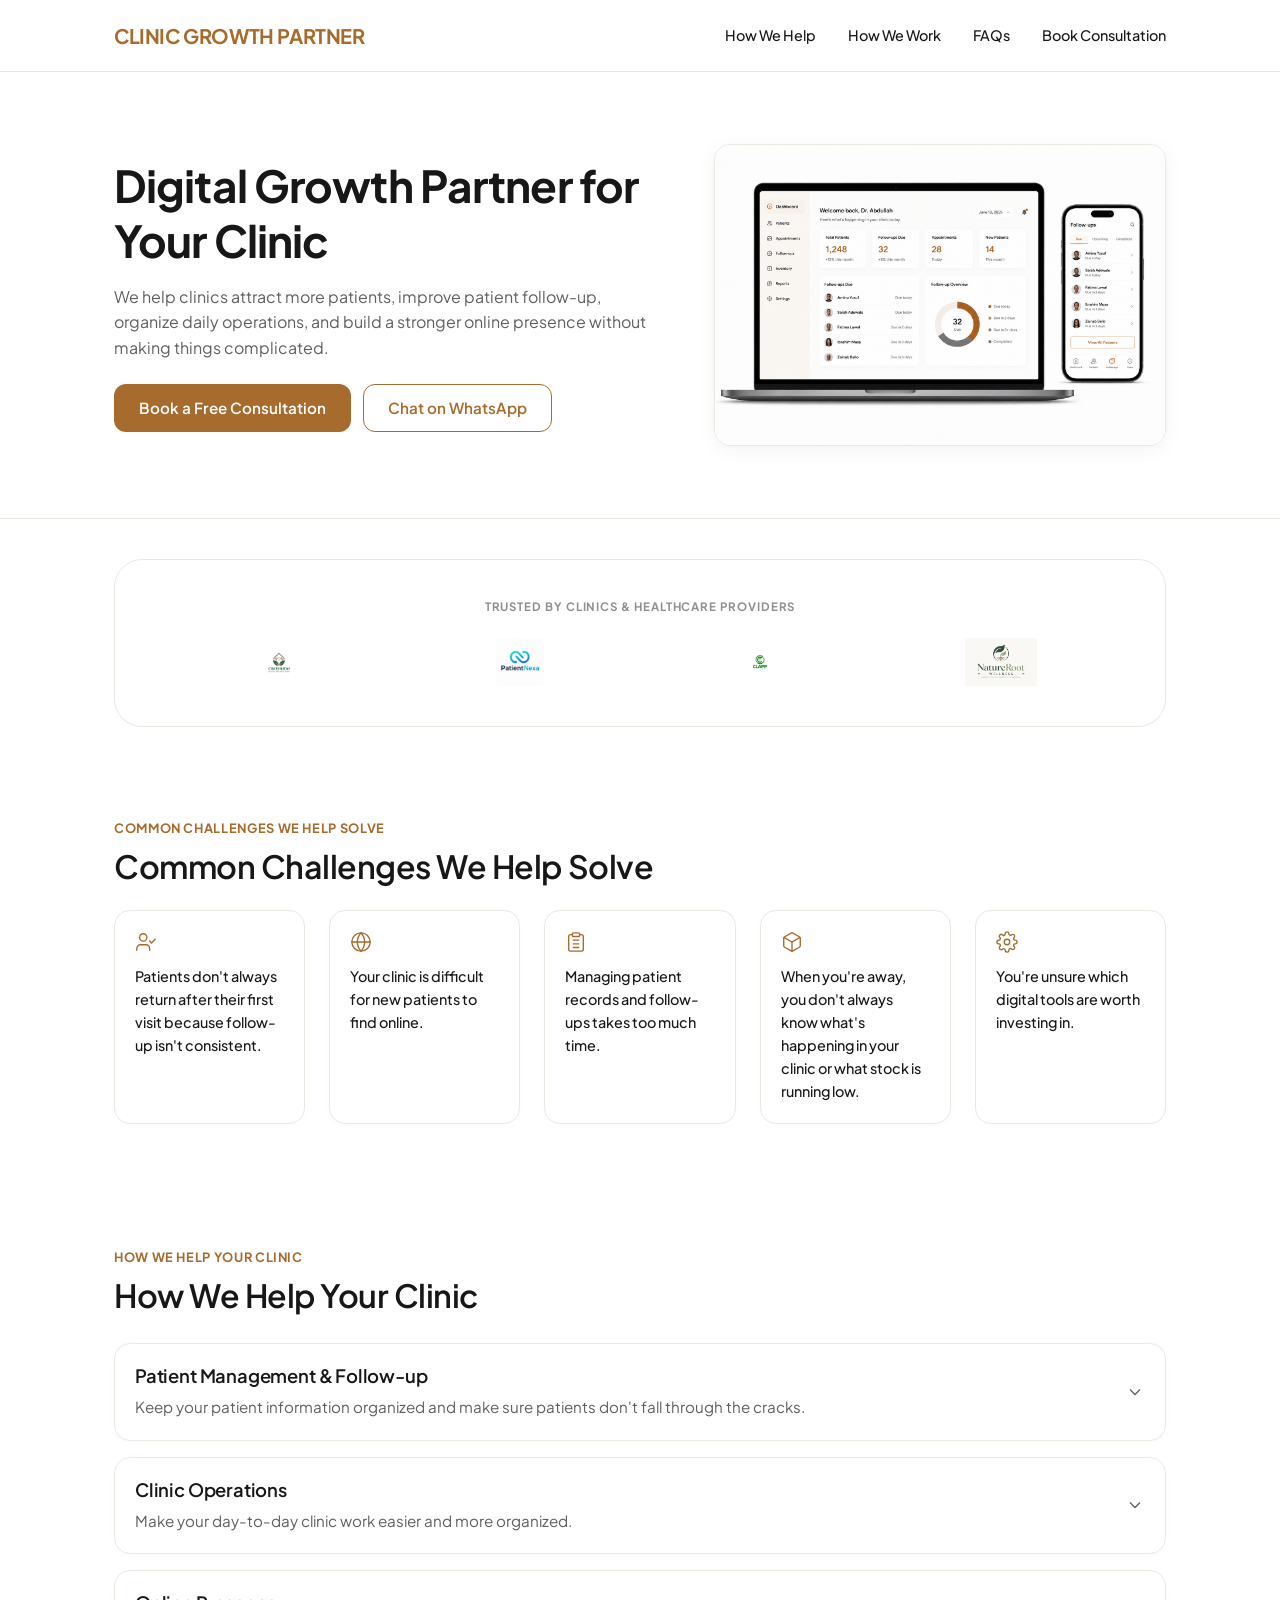
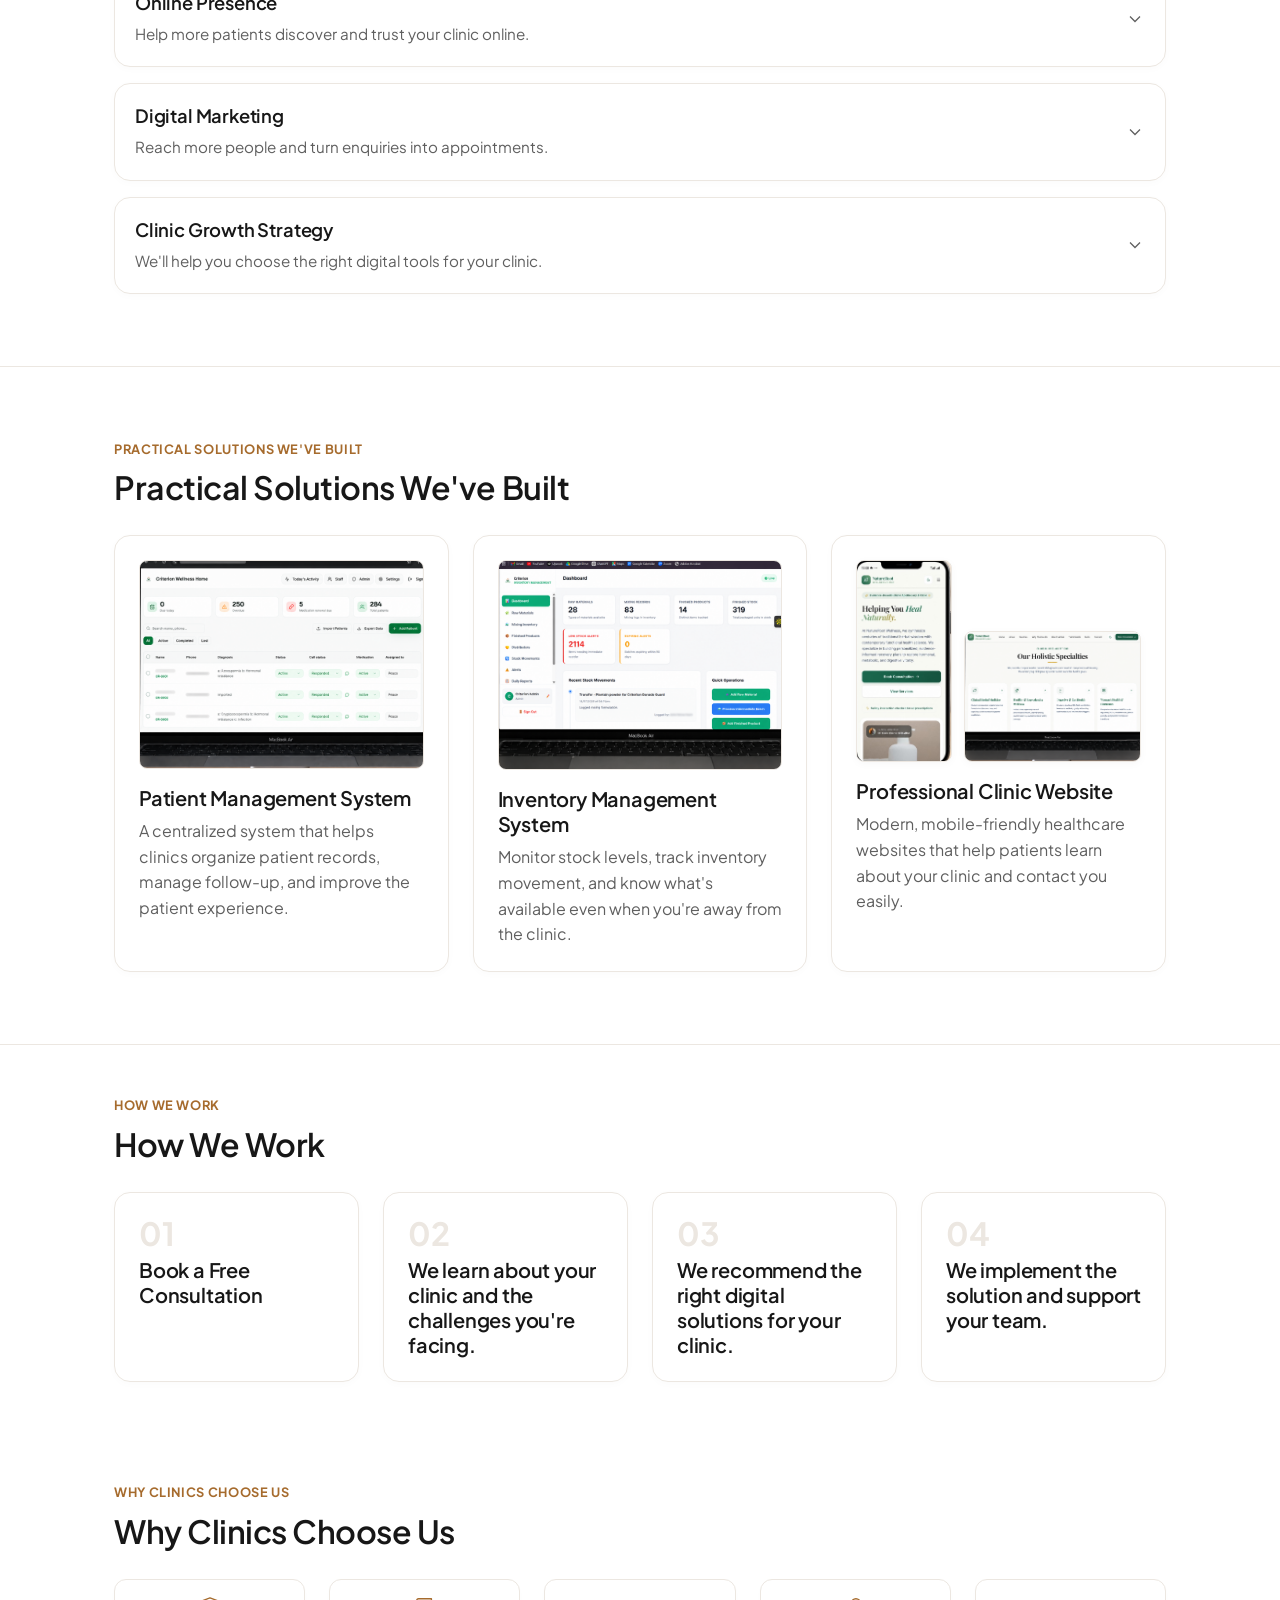
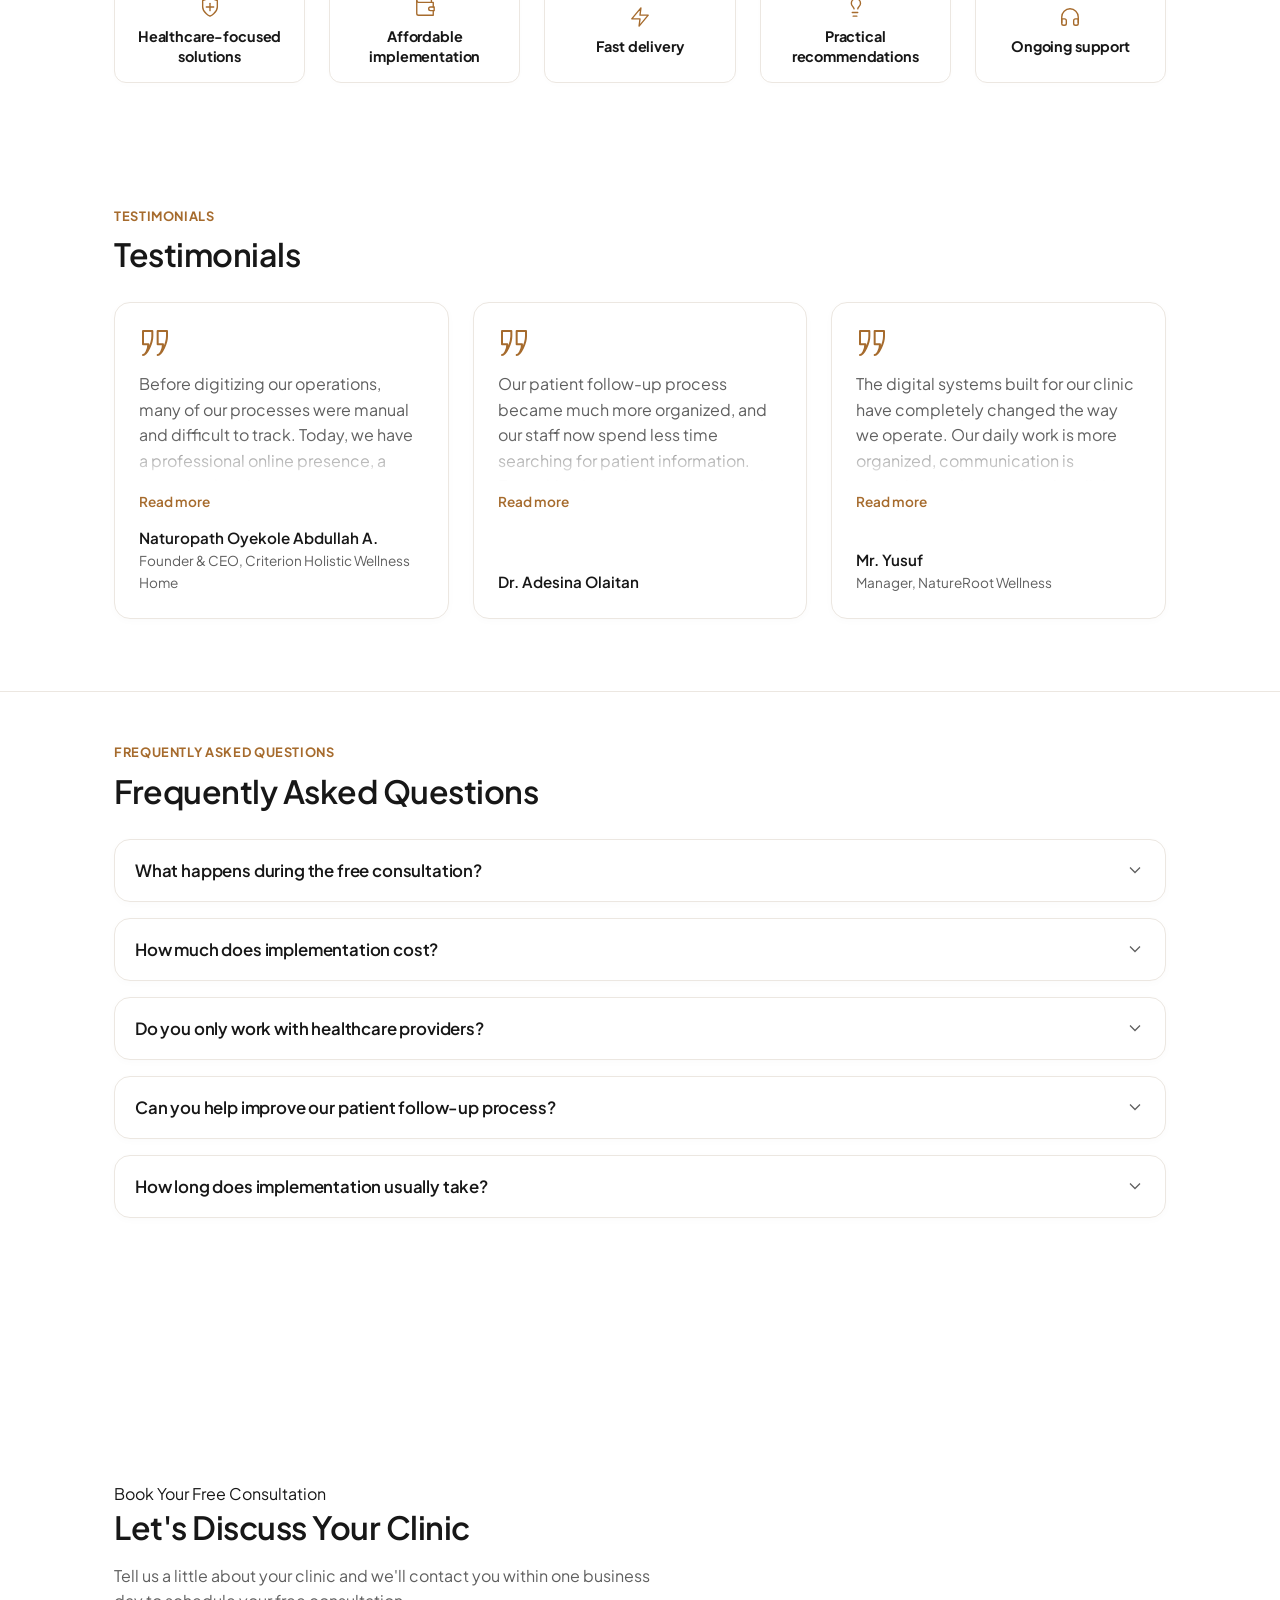
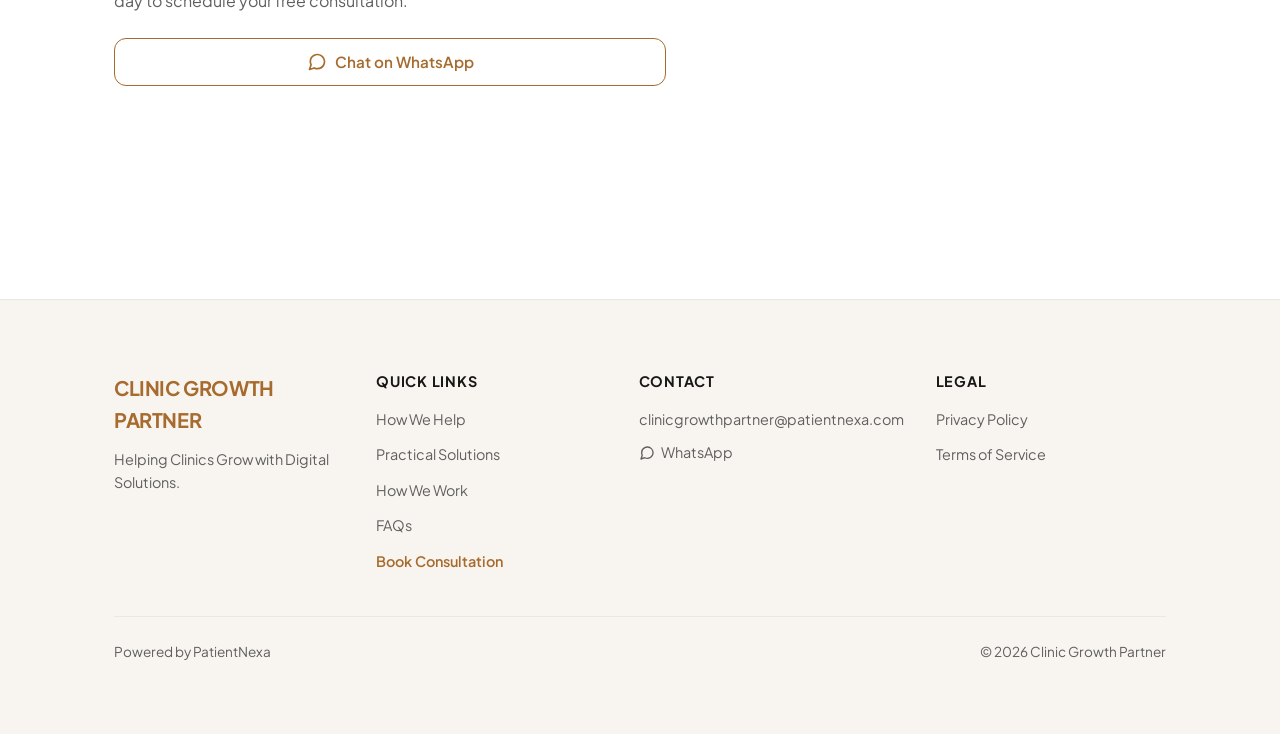
==== commit 1e578c5d: "Add files via upload" ====
--- a/index.html
+++ b/index.html
@@ -73,7 +73,7 @@
     <section class="section section-heavy" id="hero">
       <div class="container hero-grid">
         <div class="hero-text-block">
-          <h1>Helping Clinics Grow with Digital Solutions</h1>
+          <h1>Digital Growth Partner for Your Clinic</h1>
           <p style="margin-top: 16px; margin-bottom: 0;">We help clinics attract more patients, improve patient follow-up, organize daily operations, and build a stronger online presence without making things complicated.</p>
           <div class="hero-actions">
             <a href="#consultation" class="btn btn-primary">Book a Free Consultation</a>
@@ -91,25 +91,27 @@
     </section>
 
     <!-- TRUSTED BY CLINICS & HEALTHCARE PROVIDERS -->
-    <section class="section-light" id="trusted-by" style="padding-top: 32px; padding-bottom: 32px; border-bottom: 1px solid var(--color-border); text-align: center;">
+    <section class="section-light" id="trusted-by" style="padding-top: 40px; padding-bottom: 40px; border-bottom: none !important; text-align: center;">
       <div class="container">
-        <h4 style="font-size: 0.72rem; font-weight: 600; text-transform: uppercase; letter-spacing: 0.08em; color: #8F8F8F; margin-bottom: 20px;">Trusted by Clinics & Healthcare Providers</h4>
-        <div class="brands-grid">
-          <!-- Logo 1 -->
-          <div class="brand-logo-item">
-            <img src="assets/logo-criterion.png" alt="Criterion Holistic Wellness Home Logo">
-          </div>
-          <!-- Logo 2 -->
-          <div class="brand-logo-item">
-            <img src="assets/logo-patientnexa.jpg" alt="PatientNexa Logo">
-          </div>
-          <!-- Logo 3 -->
-          <div class="brand-logo-item">
-            <img src="assets/logo-clapp.jpg" alt="CLAPP Logo">
-          </div>
-          <!-- Logo 4 -->
-          <div class="brand-logo-item">
-            <img src="assets/logo-natureroot.png" alt="NatureRoot Wellness Logo">
+        <div class="trust-container">
+          <h4 style="font-size: 0.72rem; font-weight: 700; text-transform: uppercase; letter-spacing: 0.08em; color: #8F8F8F; margin-bottom: 24px; margin-top: 0;">Trusted by Clinics & Healthcare Providers</h4>
+          <div class="brands-grid">
+            <!-- Logo 1 -->
+            <div class="brand-logo-item">
+              <img src="assets/logo-criterion.png" alt="Criterion Holistic Wellness Home Logo">
+            </div>
+            <!-- Logo 2 -->
+            <div class="brand-logo-item">
+              <img src="assets/logo-patientnexa.jpg" alt="PatientNexa Logo">
+            </div>
+            <!-- Logo 3 -->
+            <div class="brand-logo-item">
+              <img src="assets/logo-clapp.jpg" alt="CLAPP Logo">
+            </div>
+            <!-- Logo 4 -->
+            <div class="brand-logo-item">
+              <img src="assets/logo-natureroot.png" alt="NatureRoot Wellness Logo">
+            </div>
           </div>
         </div>
       </div>
--- a/styles.css
+++ b/styles.css
@@ -1083,6 +1083,28 @@
   display: block;
 }
 
-
-
-
+/* Trust Section Rounded Container Styling */
+.trust-container {
+  background-color: var(--color-bg);
+  border: 1px solid var(--color-border);
+  border-radius: 28px;
+  padding: 32px 20px;
+  box-sizing: border-box;
+  width: 100%;
+}
+
+@media (min-width: 768px) {
+  .trust-container {
+    padding: 36px 40px;
+  }
+}
+
+@media (min-width: 1024px) {
+  .trust-container {
+    padding: 40px 64px;
+  }
+}
+
+
+
+
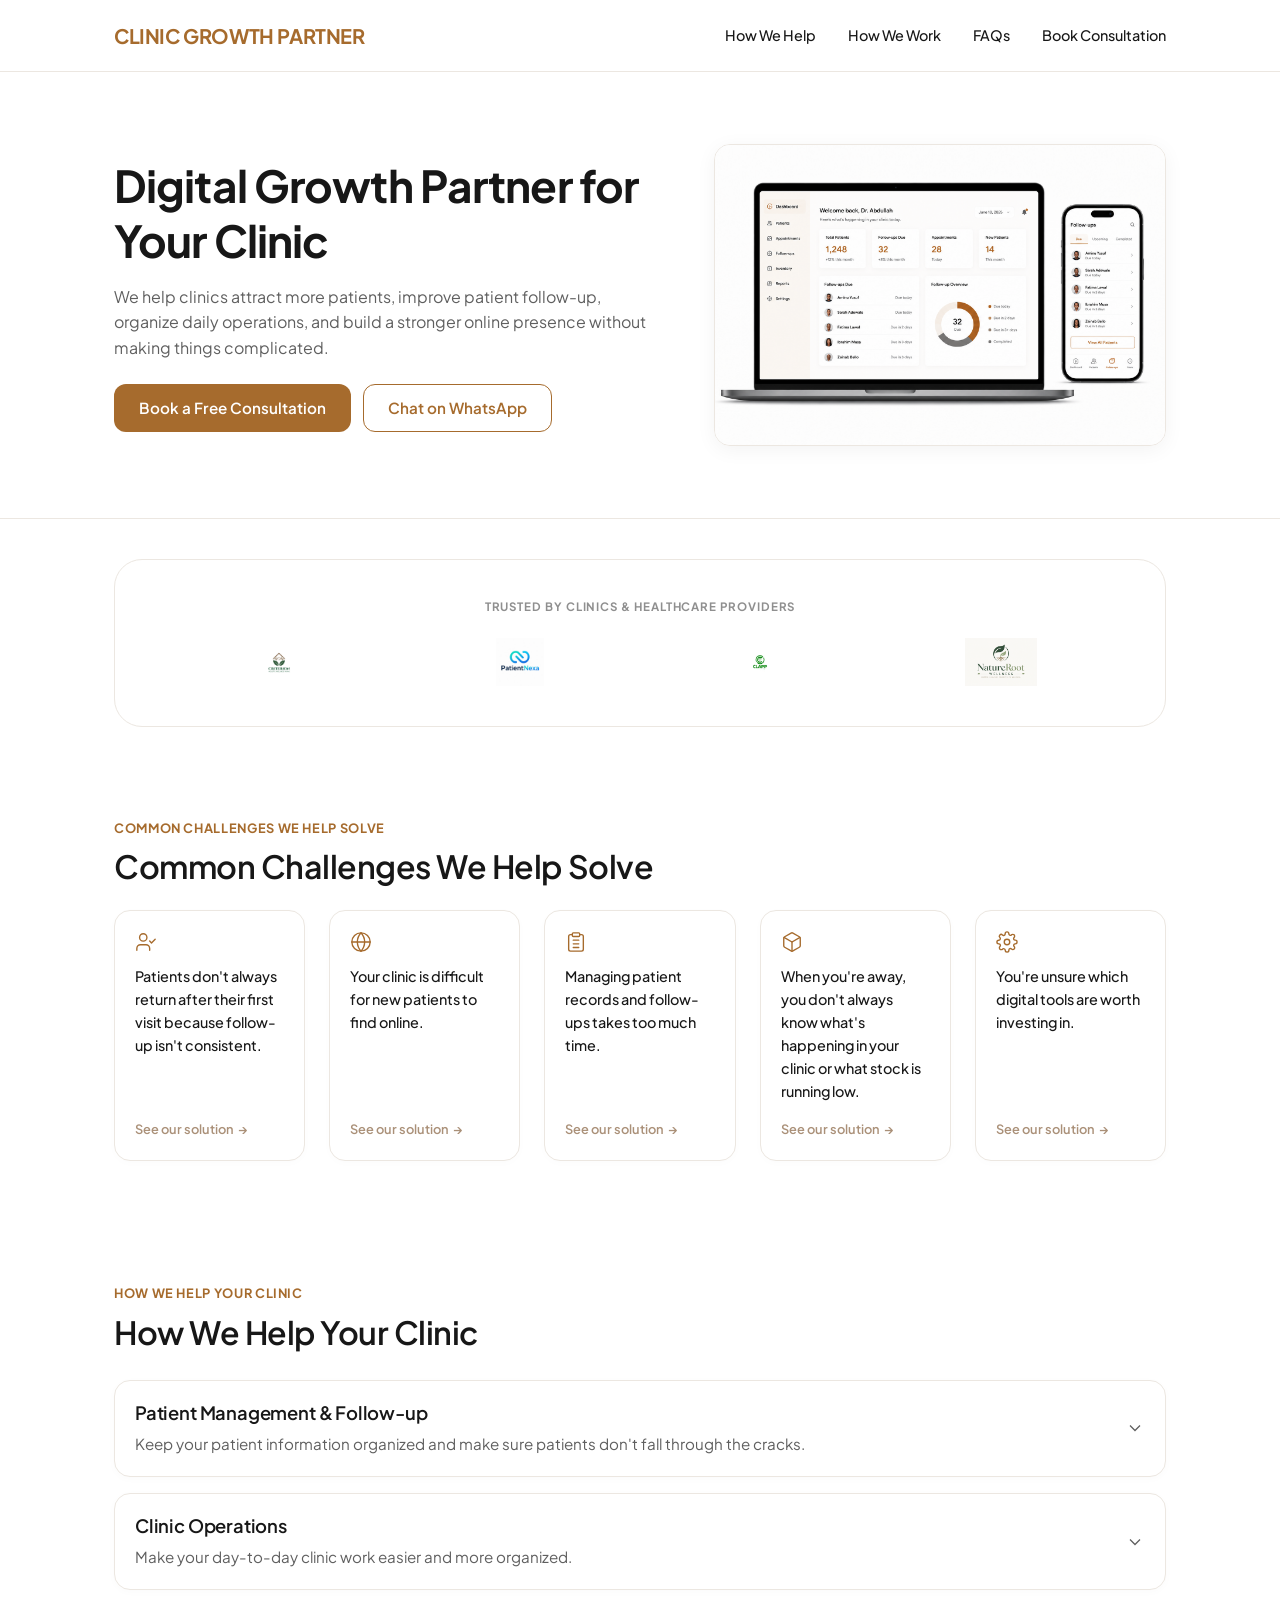
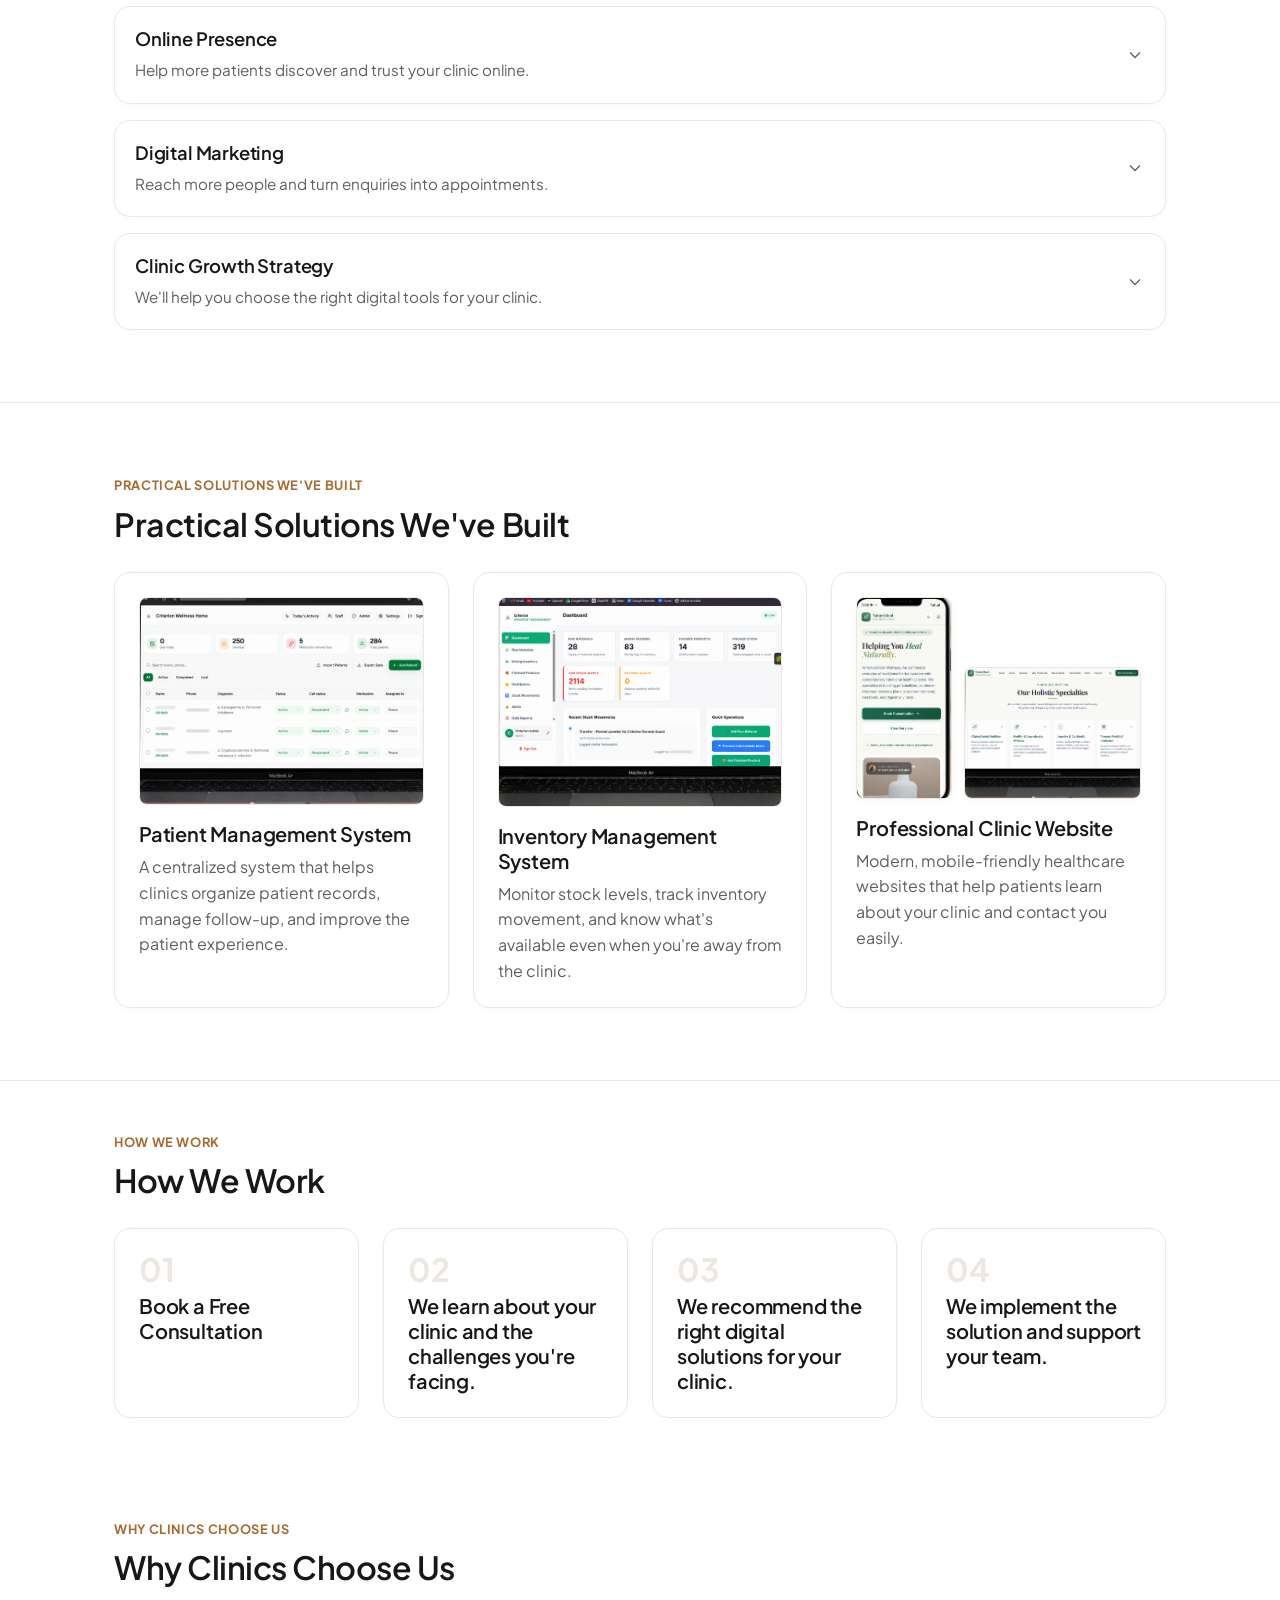
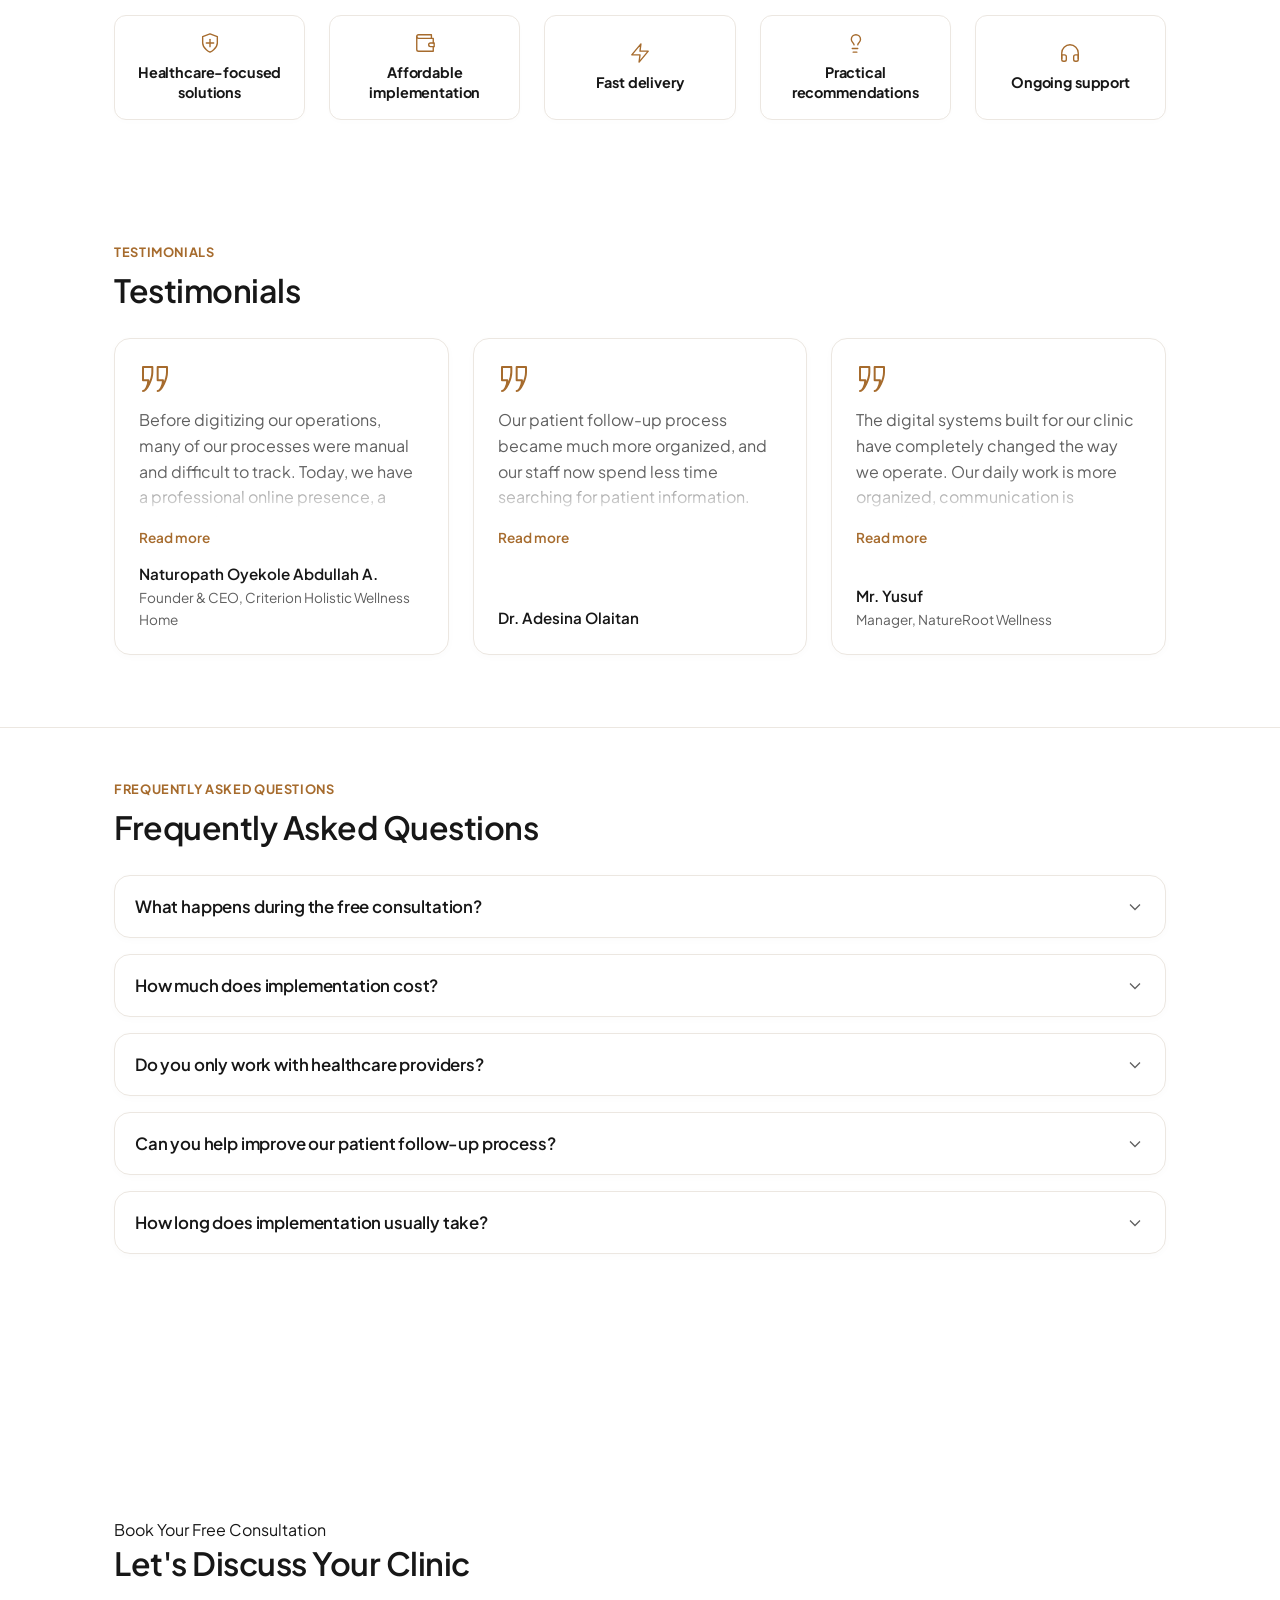
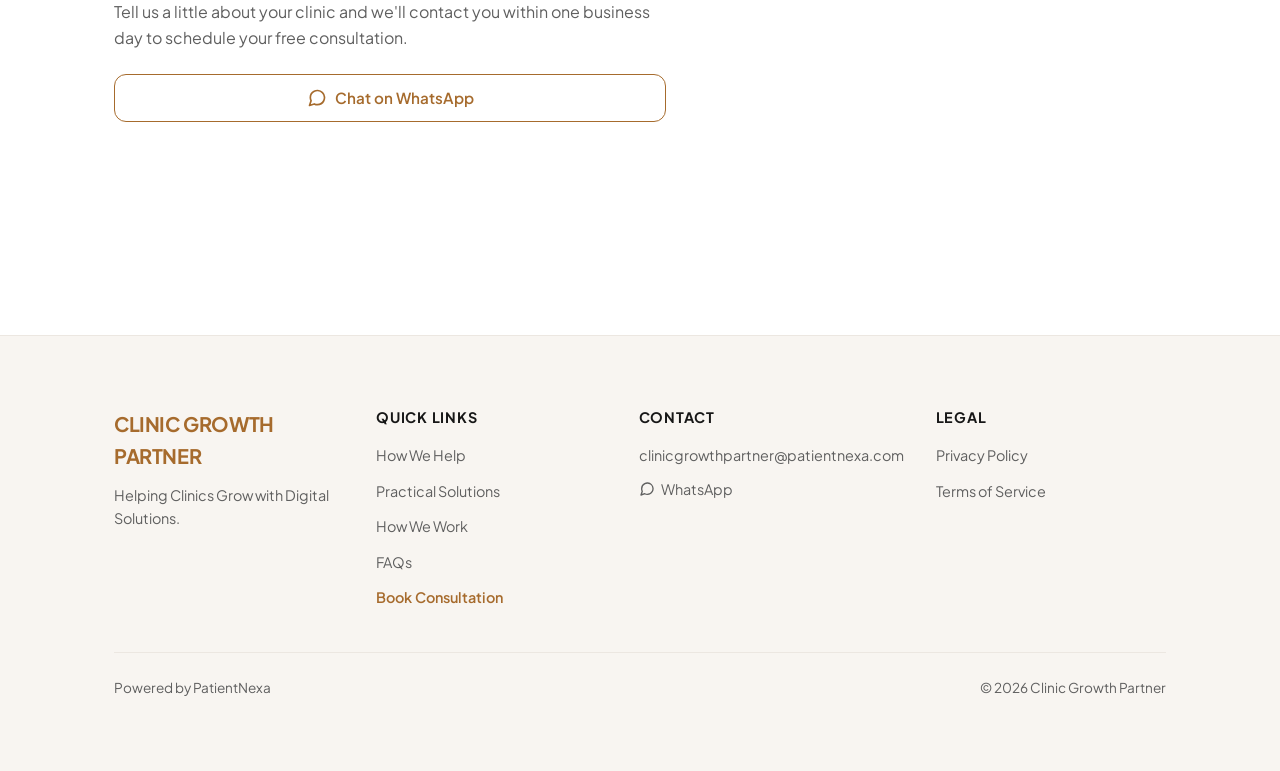
==== commit 42549a1e: "Add files via upload" ====
--- a/index.html
+++ b/index.html
@@ -133,6 +133,7 @@
               <polyline points="16 11 18 13 22 9"></polyline>
             </svg>
             <p>Patients don't always return after their first visit because follow-up isn't consistent.</p>
+            <a href="#how-we-help" class="challenge-link" data-accordion="1">See our solution <span class="arrow">&rarr;</span></a>
           </div>
           <!-- Card 2 -->
           <div class="challenge-card">
@@ -142,6 +143,7 @@
               <path d="M12 2a15.3 15.3 0 0 1 4 10 15.3 15.3 0 0 1-4 10 15.3 15.3 0 0 1-4-10 15.3 15.3 0 0 1 4-10z"></path>
             </svg>
             <p>Your clinic is difficult for new patients to find online.</p>
+            <a href="#how-we-help" class="challenge-link" data-accordion="3">See our solution <span class="arrow">&rarr;</span></a>
           </div>
           <!-- Card 3 -->
           <div class="challenge-card">
@@ -153,6 +155,7 @@
               <line x1="9" y1="10" x2="15" y2="10"></line>
             </svg>
             <p>Managing patient records and follow-ups takes too much time.</p>
+            <a href="#how-we-help" class="challenge-link" data-accordion="1">See our solution <span class="arrow">&rarr;</span></a>
           </div>
           <!-- Card 4 -->
           <div class="challenge-card">
@@ -162,6 +165,7 @@
               <line x1="12" y1="22.08" x2="12" y2="12"></line>
             </svg>
             <p>When you're away, you don't always know what's happening in your clinic or what stock is running low.</p>
+            <a href="#how-we-help" class="challenge-link" data-accordion="2">See our solution <span class="arrow">&rarr;</span></a>
           </div>
           <!-- Card 5 -->
           <div class="challenge-card">
@@ -170,6 +174,7 @@
               <path d="M19.4 15a1.65 1.65 0 0 0 .33 1.82l.06.06a2 2 0 1 1-2.83 2.83l-.06-.06a1.65 1.65 0 0 0-1.82-.33 1.65 1.65 0 0 0-1 1.51V21a2 2 0 0 1-4 0v-.09A1.65 1.65 0 0 0 9 19.4a1.65 1.65 0 0 0-1.82.33l-.06.06a2 2 0 1 1-2.83-2.83l.06-.06a1.65 1.65 0 0 0 .33-1.82 1.65 1.65 0 0 0-1.51-1H3a2 2 0 0 1 0-4h.09A1.65 1.65 0 0 0 4.6 9a1.65 1.65 0 0 0-.33-1.82l-.06-.06a2 2 0 1 1 2.83-2.83l.06.06a1.65 1.65 0 0 0 1.82.33H9a1.65 1.65 0 0 0 1-1.51V3a2 2 0 0 1 4 0v.09a1.65 1.65 0 0 0 1 1.51 1.65 1.65 0 0 0 1.82-.33l.06-.06a2 2 0 1 1 2.83 2.83l-.06.06a1.65 1.65 0 0 0-.33 1.82V9a1.65 1.65 0 0 0 1.51 1H21a2 2 0 0 1 0 4h-.09a1.65 1.65 0 0 0-1.51 1z"></path>
             </svg>
             <p>You're unsure which digital tools are worth investing in.</p>
+            <a href="#how-we-help" class="challenge-link" data-accordion="5">See our solution <span class="arrow">&rarr;</span></a>
           </div>
         </div>
       </div>
@@ -850,6 +855,26 @@
           }
         });
       });
+
+      // 7. Challenge Cards "See our solution" Click handler
+      const challengeLinks = document.querySelectorAll('.challenge-link');
+      challengeLinks.forEach(link => {
+        link.addEventListener('click', (e) => {
+          e.preventDefault();
+          const targetIndex = link.getAttribute('data-accordion');
+          const targetHeader = document.getElementById('help-header-' + targetIndex);
+          if (targetHeader) {
+            // Smoothly scroll to the accordion header
+            targetHeader.scrollIntoView({ behavior: 'smooth', block: 'center' });
+            
+            // Check if it is already open; if not, open it
+            const card = targetHeader.closest('.accordion-card');
+            if (card && !card.classList.contains('open')) {
+              targetHeader.click();
+            }
+          }
+        });
+      });
     });
   </script>
 </body>
--- a/styles.css
+++ b/styles.css
@@ -868,6 +868,34 @@
   font-weight: 500;
 }
 
+.challenge-link {
+  display: inline-flex;
+  align-items: center;
+  color: rgba(155, 124, 96, 0.85);
+  font-size: 0.8rem;
+  font-weight: 600;
+  text-decoration: none;
+  margin-top: auto;
+  padding-top: 16px;
+  text-align: left;
+  transition: color var(--transition-smooth);
+}
+
+.challenge-link .arrow {
+  display: inline-block;
+  transition: transform var(--transition-smooth);
+  margin-left: 4px;
+}
+
+.challenge-card:hover .challenge-link,
+.challenge-link:hover {
+  color: var(--color-bronze);
+}
+
+.challenge-card:hover .challenge-link .arrow {
+  transform: translateX(4px);
+}
+
 /* Refined Why Choose Us Cards */
 .trust-card {
   background-color: var(--color-bg);
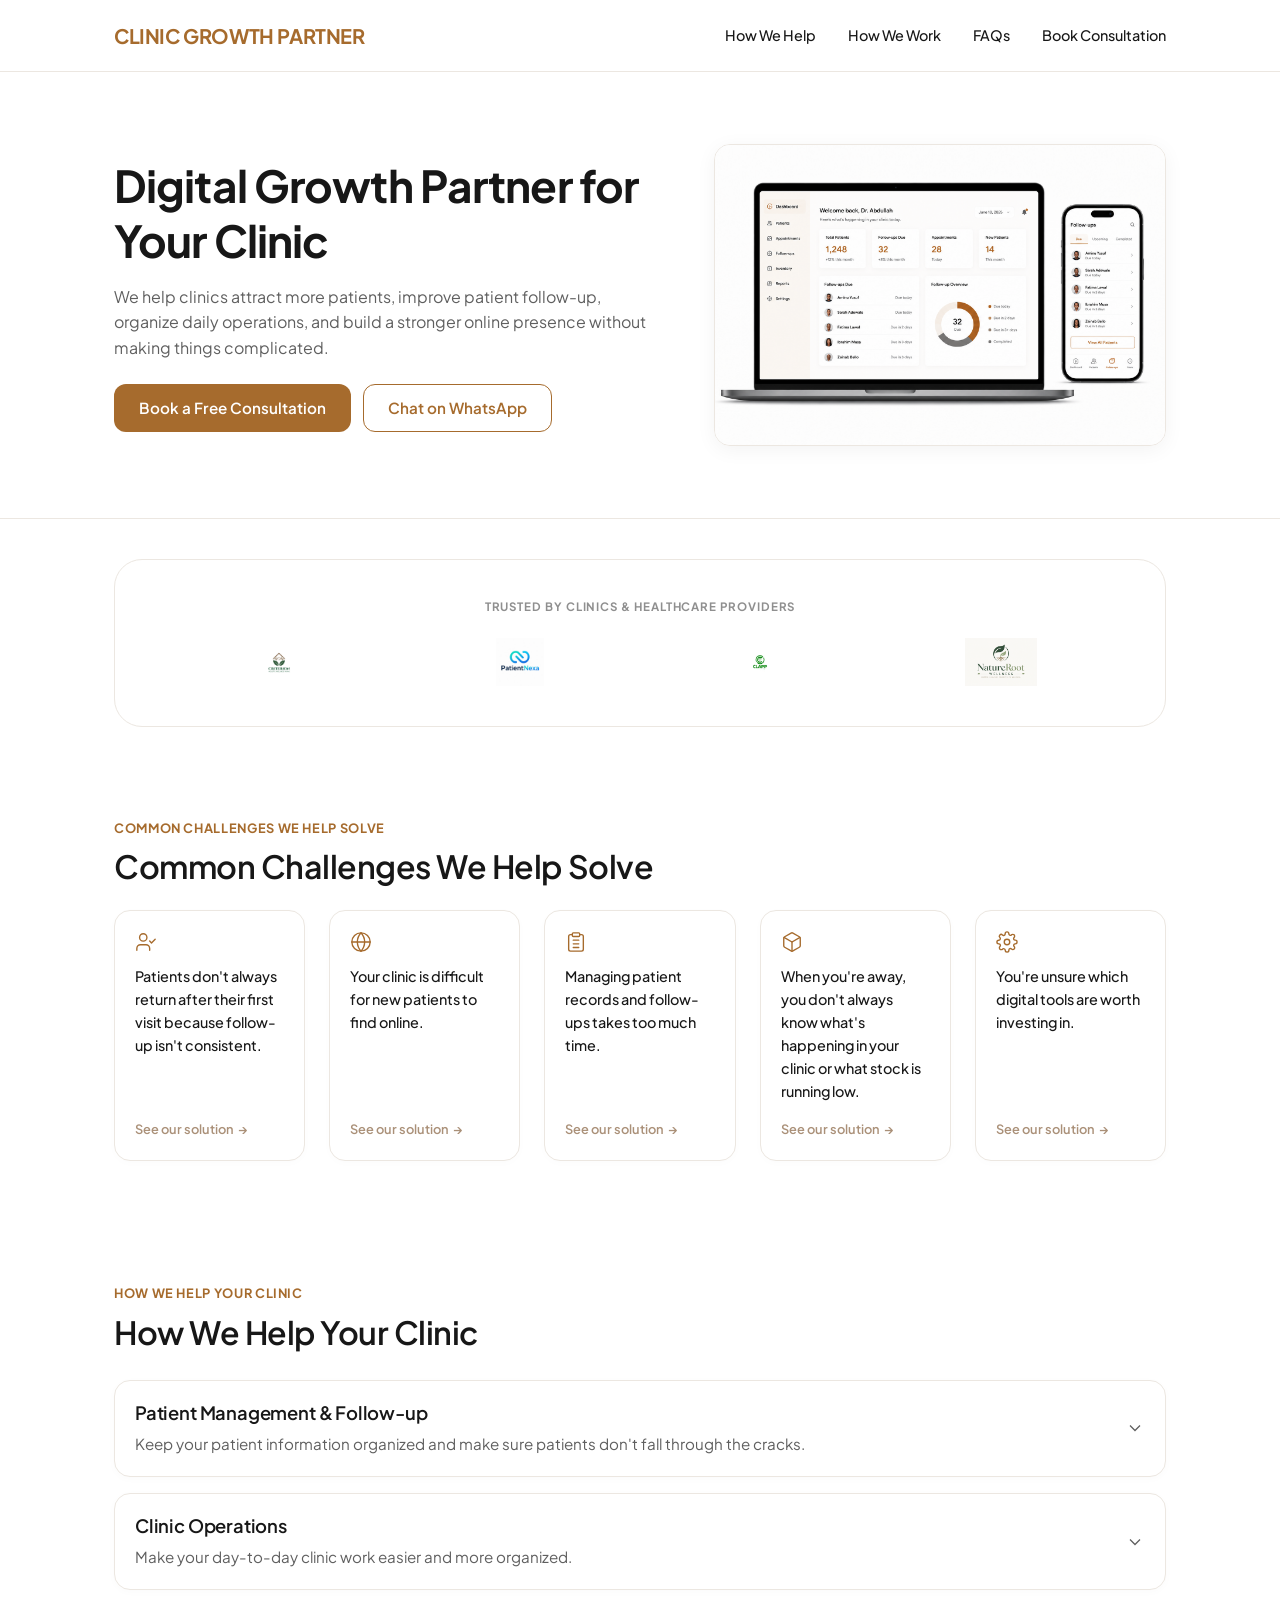
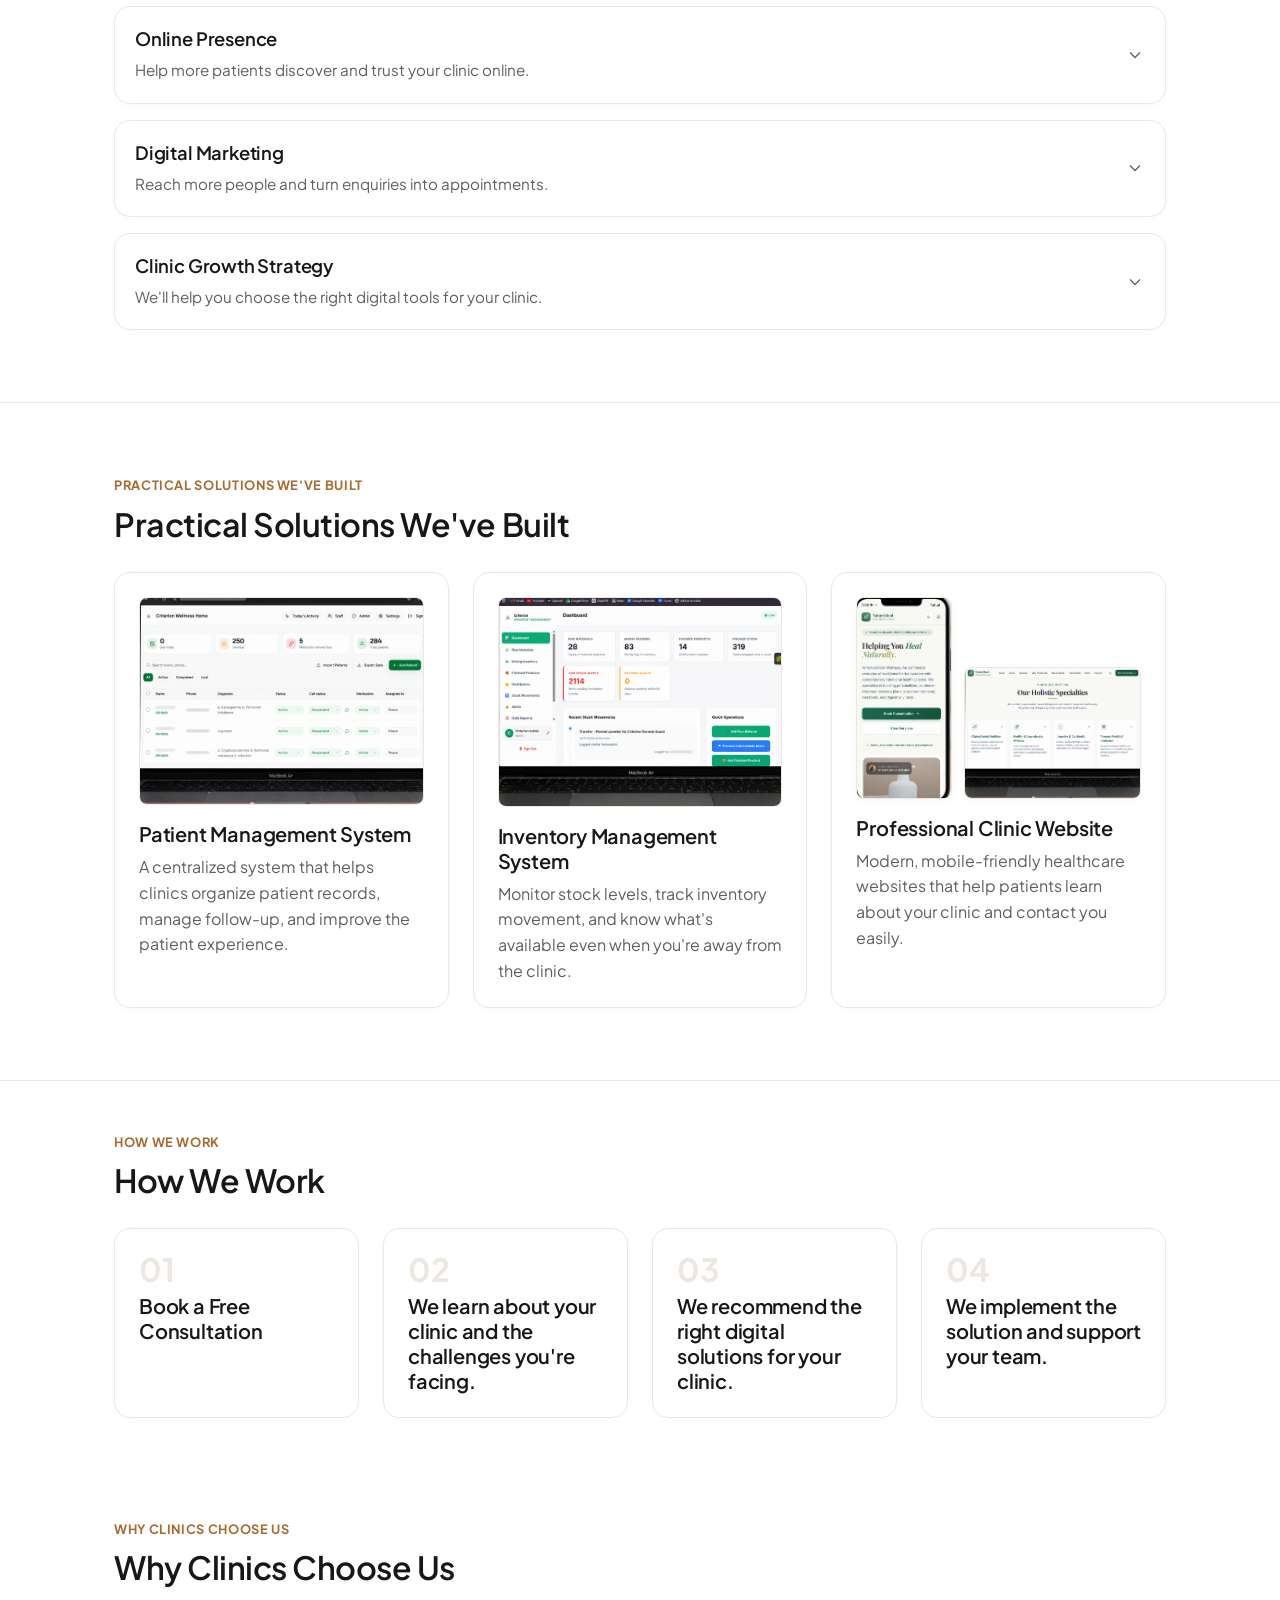
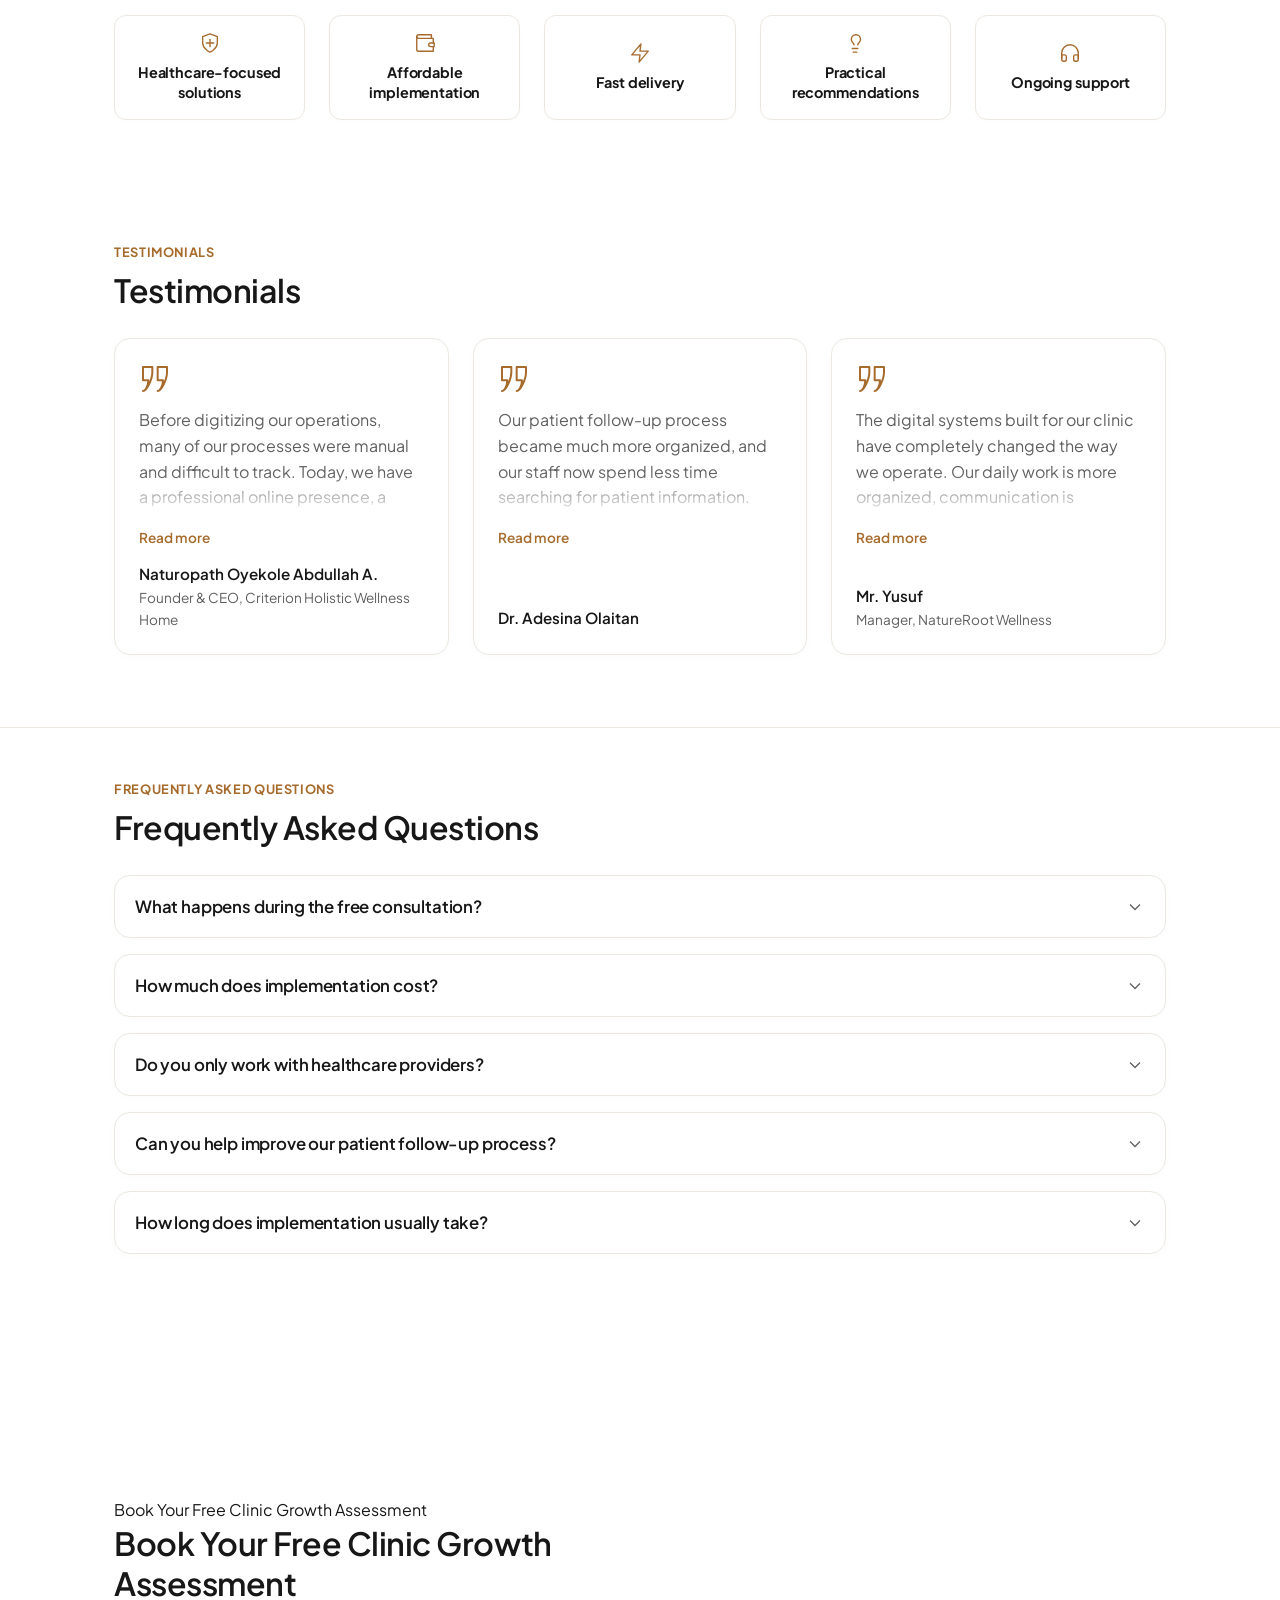
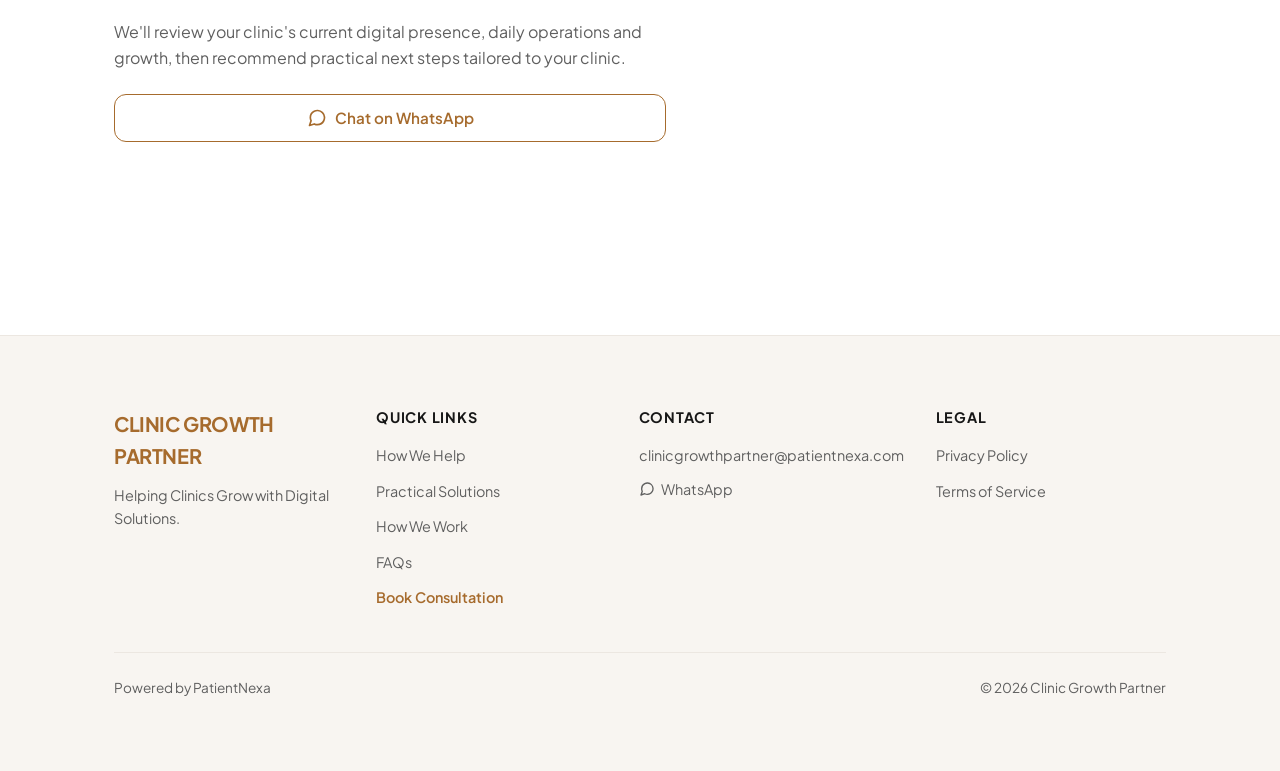
==== commit 6f14835e: "Update index.html" ====
--- a/index.html
+++ b/index.html
@@ -603,9 +603,9 @@
     <section class="section section-heavy section-reveal" style="border-bottom: none;" id="consultation">
       <div class="container hero-grid">
         <div class="hero-text-block">
-          <span class="subtitle">Book Your Free Consultation</span>
-          <h2>Let's Discuss Your Clinic</h2>
-          <p style="margin-top: 16px; margin-bottom: 24px;">Tell us a little about your clinic and we'll contact you within one business day to schedule your free consultation.</p>
+          <span class="subtitle">Book Your Free Clinic Growth Assessment</span>
+          <h2>Book Your Free Clinic Growth Assessment</h2>
+          <p style="margin-top: 16px; margin-bottom: 24px;">We'll review your clinic's current digital presence, daily operations and growth, then recommend practical next steps tailored to your clinic.</p>
           
           <div style="margin-top: auto;">
             <a href="https://wa.me/2347032260548" target="_blank" rel="noopener noreferrer" class="btn btn-secondary" style="width: 100%; display: inline-flex; align-items: center; justify-content: center; gap: 8px;">
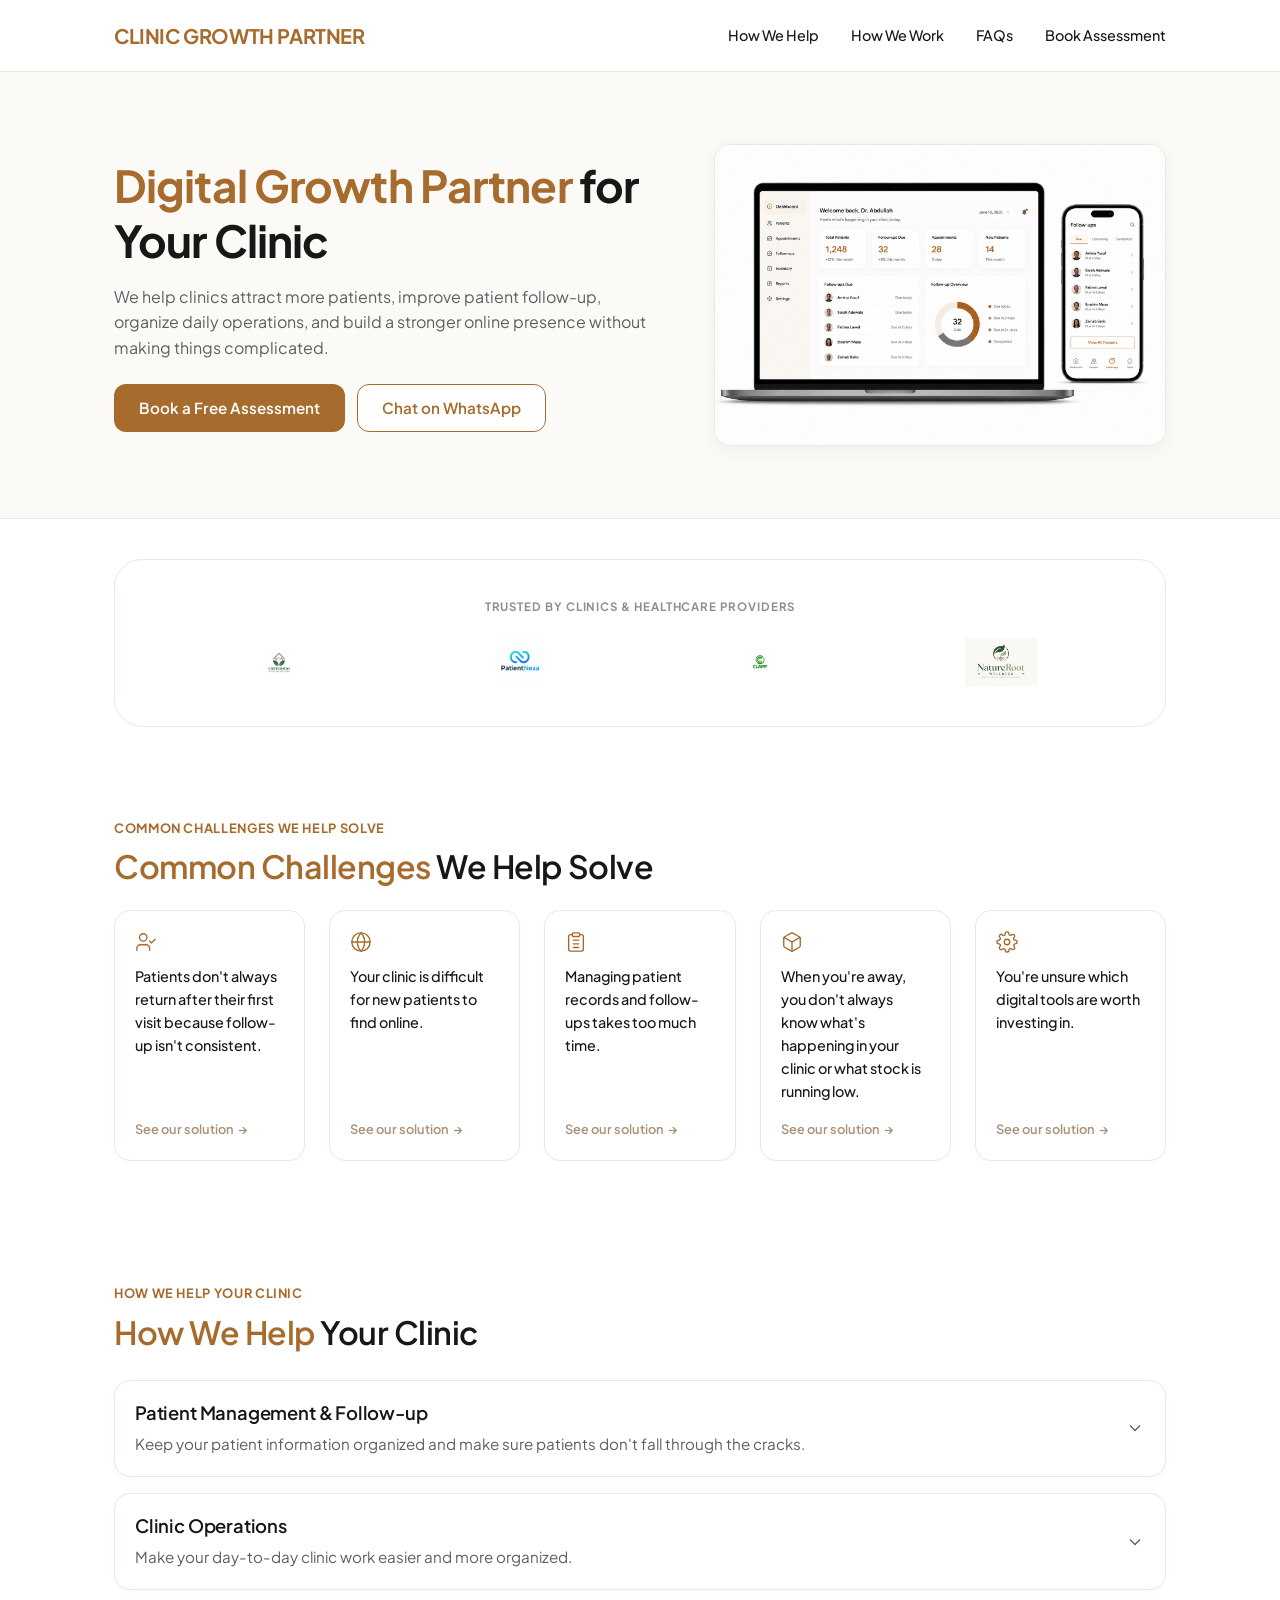
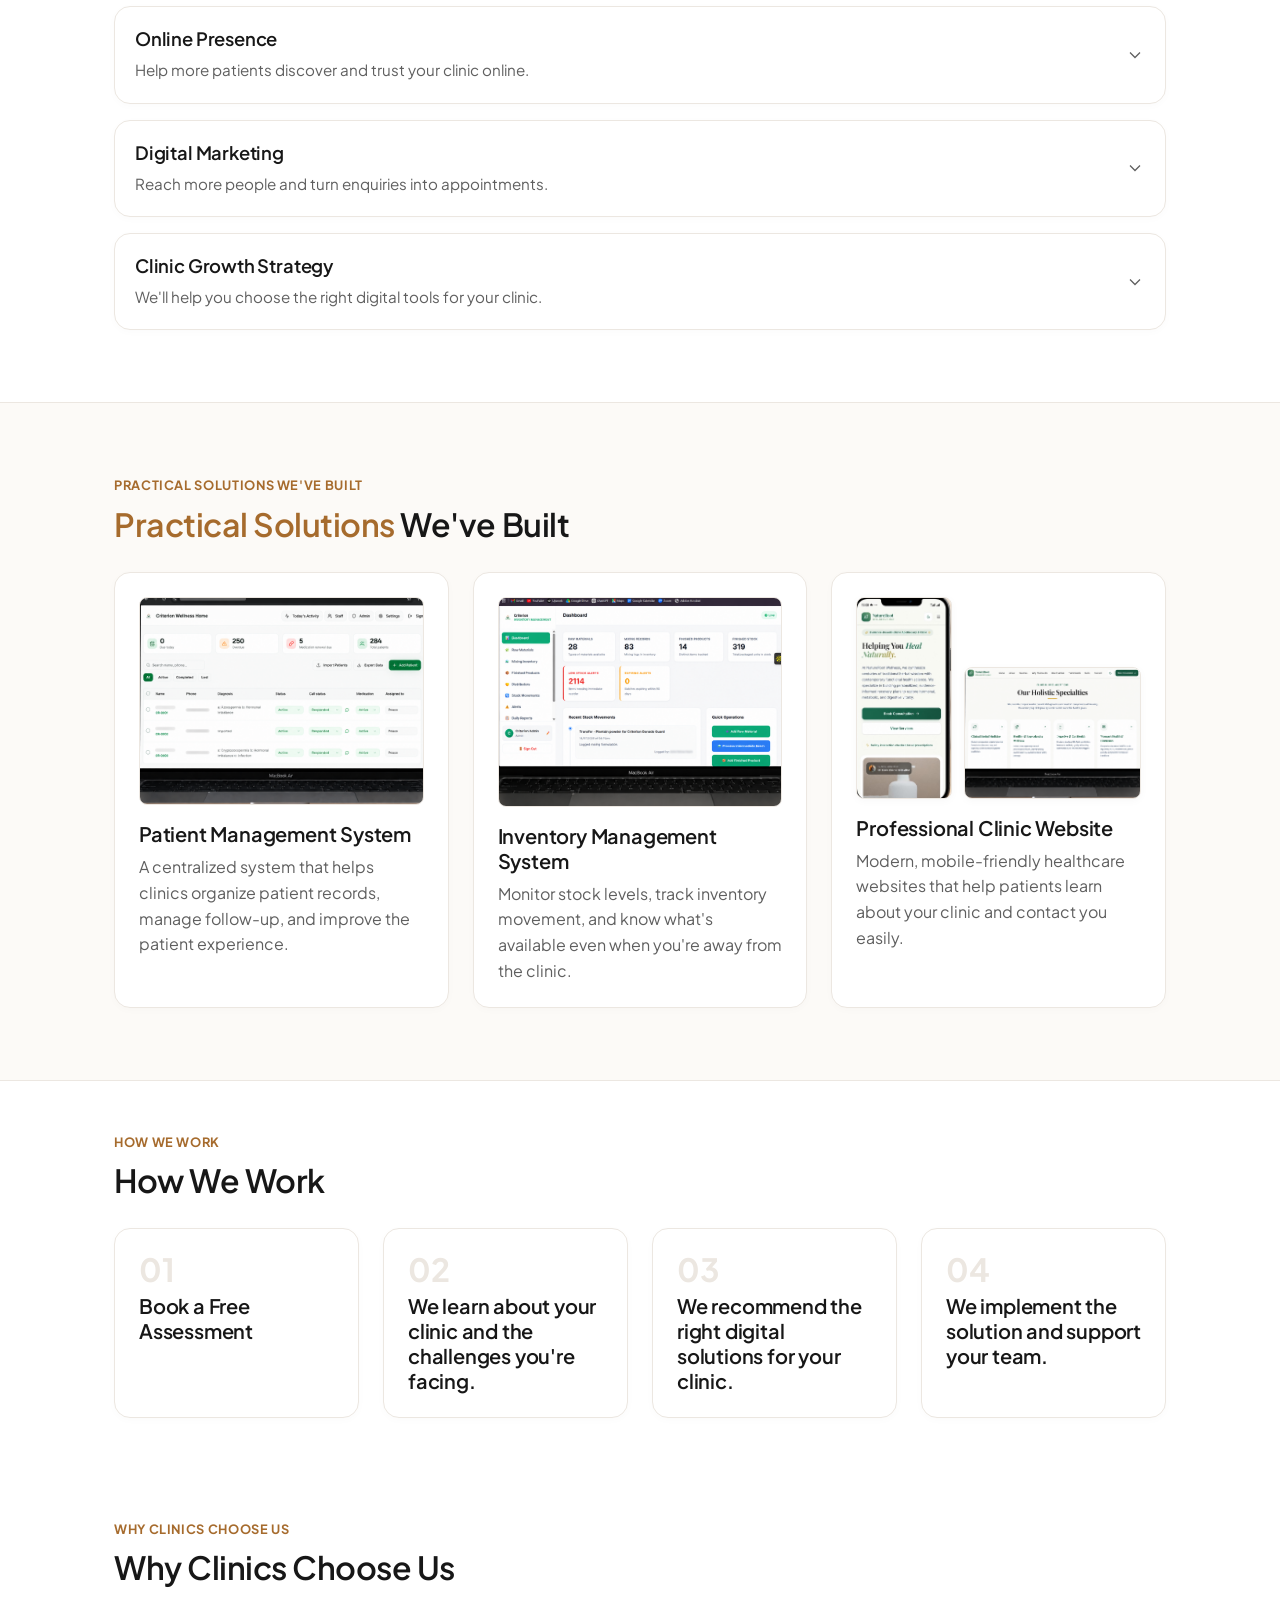
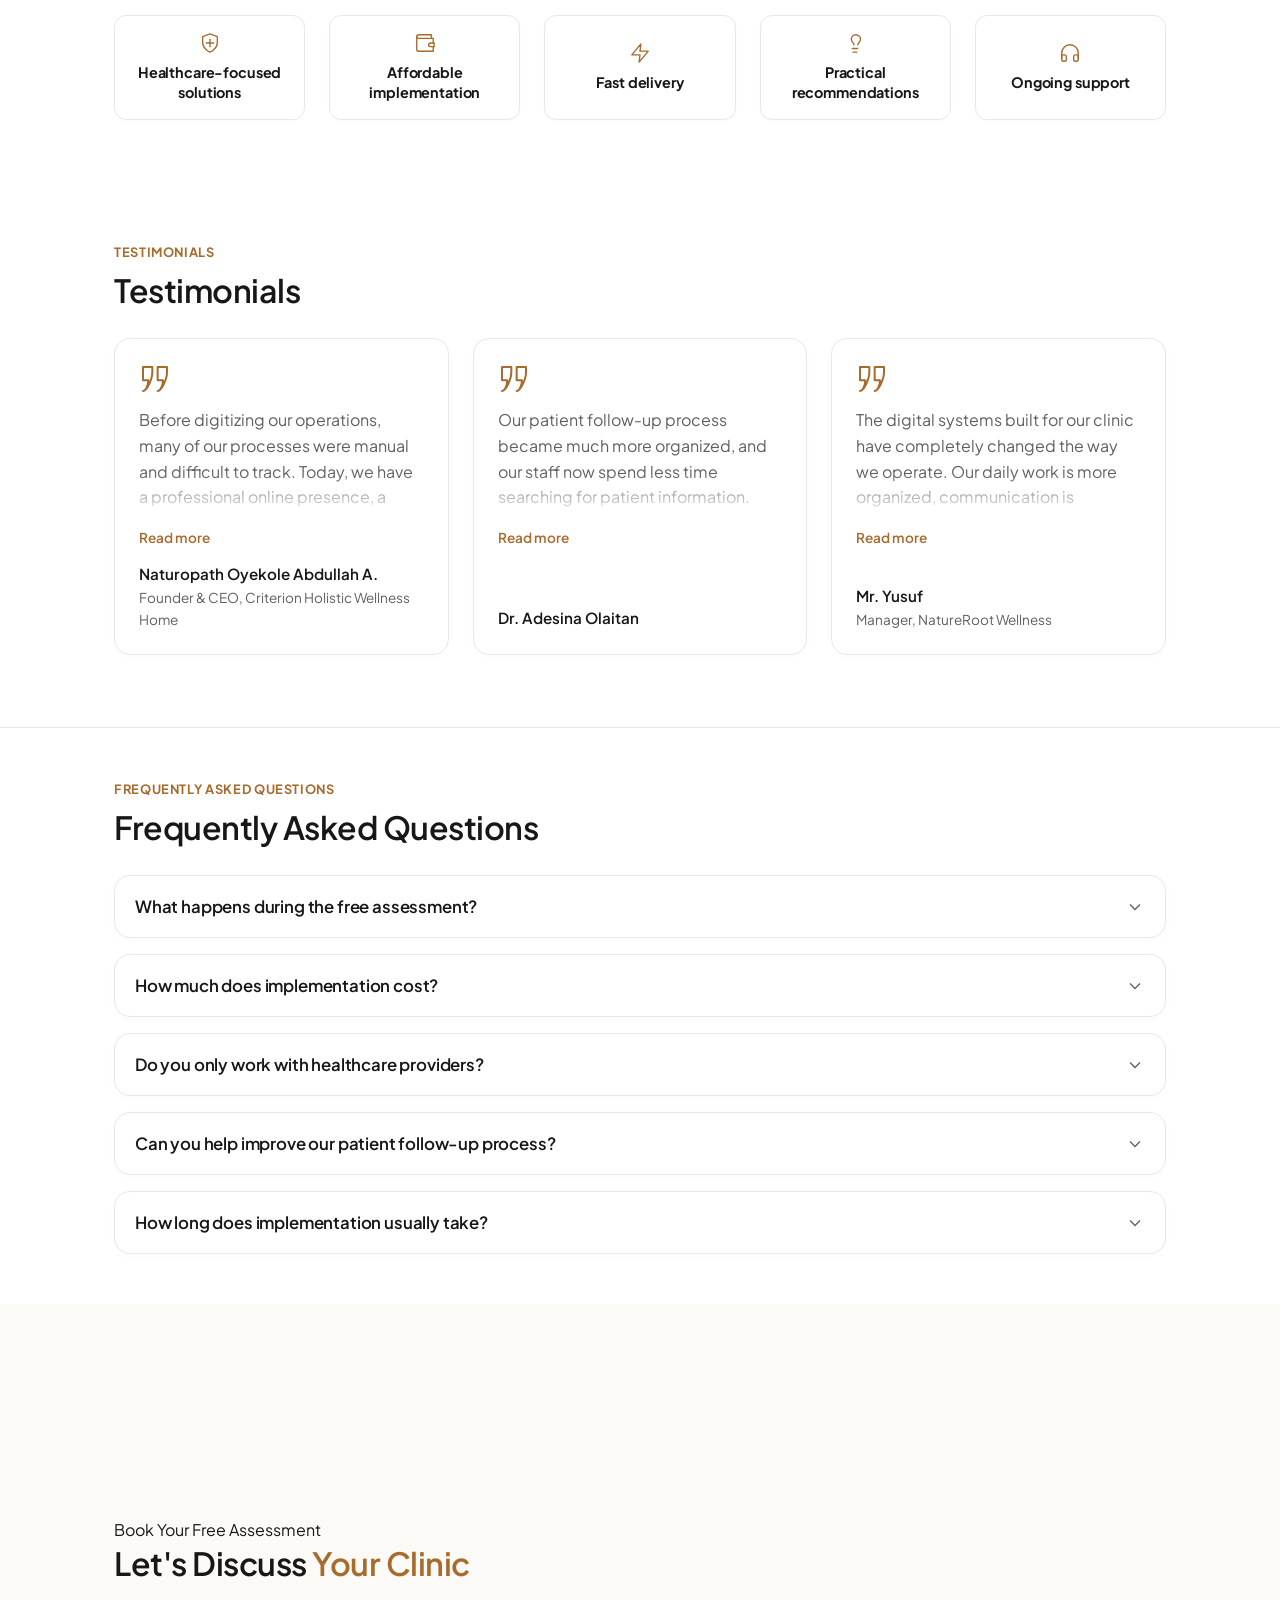
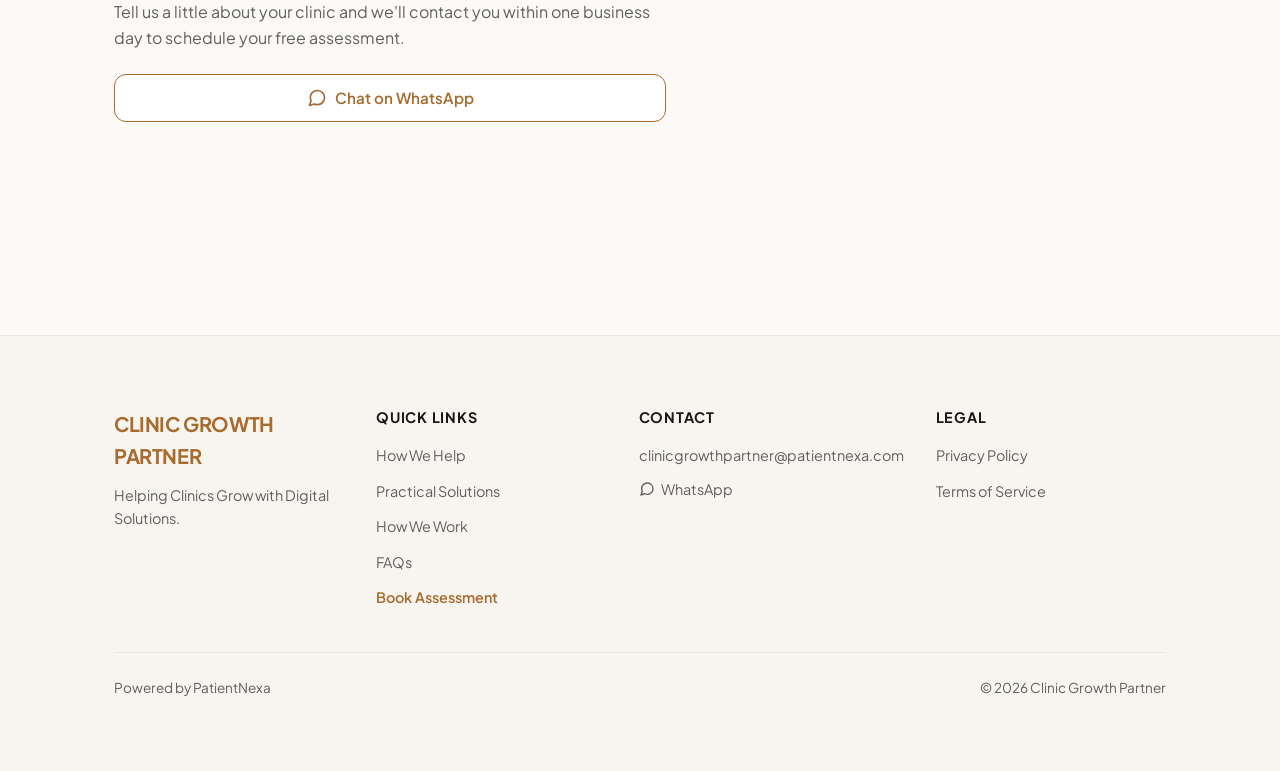
==== commit bcd4ddfe: "Add files via upload" ====
--- a/index.html
+++ b/index.html
@@ -63,7 +63,7 @@
         <a href="#how-we-help" class="nav-link">How We Help</a>
         <a href="#how-we-work" class="nav-link">How We Work</a>
         <a href="#faqs" class="nav-link">FAQs</a>
-        <a href="#consultation" class="nav-link active">Book Consultation</a>
+        <a href="#consultation" class="nav-link active">Book Assessment</a>
       </nav>
     </div>
   </header>
@@ -73,10 +73,10 @@
     <section class="section section-heavy" id="hero">
       <div class="container hero-grid">
         <div class="hero-text-block">
-          <h1>Digital Growth Partner for Your Clinic</h1>
+          <h1><span class="text-accent">Digital Growth Partner</span> for Your Clinic</h1>
           <p style="margin-top: 16px; margin-bottom: 0;">We help clinics attract more patients, improve patient follow-up, organize daily operations, and build a stronger online presence without making things complicated.</p>
           <div class="hero-actions">
-            <a href="#consultation" class="btn btn-primary">Book a Free Consultation</a>
+            <a href="#consultation" class="btn btn-primary">Book a Free Assessment</a>
             <a href="https://wa.me/2347032260548" target="_blank" rel="noopener noreferrer" class="btn btn-secondary">Chat on WhatsApp</a>
           </div>
         </div>
@@ -122,7 +122,7 @@
       <div class="container">
         <div class="section-header challenges-header">
           <span class="subtitle">Common Challenges We Help Solve</span>
-          <h2>Common Challenges We Help Solve</h2>
+          <h2><span class="text-accent">Common Challenges</span> We Help Solve</h2>
         </div>
         <div class="grid-5">
           <!-- Card 1 -->
@@ -185,7 +185,7 @@
       <div class="container">
         <div class="section-header">
           <span class="subtitle">How We Help Your Clinic</span>
-          <h2>How We Help Your Clinic</h2>
+          <h2><span class="text-accent">How We Help</span> Your Clinic</h2>
         </div>
         <div class="accordion-list">
           
@@ -326,7 +326,7 @@
       <div class="container">
         <div class="section-header">
           <span class="subtitle">Practical Solutions We've Built</span>
-          <h2>Practical Solutions We've Built</h2>
+          <h2><span class="text-accent">Practical Solutions</span> We've Built</h2>
         </div>
         <div class="grid-3">
           <!-- Card 1 -->
@@ -393,7 +393,7 @@
           <!-- Step 1 -->
           <div class="card step-card reveal-on-scroll">
             <div class="step-number">01</div>
-            <h3>Book a Free Consultation</h3>
+            <h3>Book a Free Assessment</h3>
           </div>
           <!-- Step 2 -->
           <div class="card step-card reveal-on-scroll">
@@ -533,7 +533,7 @@
           <!-- FAQ 1 -->
           <div class="accordion-card">
             <button class="accordion-header" aria-expanded="false" aria-controls="faq-panel-1" id="faq-header-1">
-              <h3>What happens during the free consultation?</h3>
+              <h3>What happens during the free assessment?</h3>
               <svg class="accordion-icon" viewBox="0 0 24 24" aria-hidden="true"><polyline points="6 9 12 15 18 9"></polyline></svg>
             </button>
             <div id="faq-panel-1" class="accordion-body" role="region" aria-labelledby="faq-header-1">
@@ -603,16 +603,16 @@
     <section class="section section-heavy section-reveal" style="border-bottom: none;" id="consultation">
       <div class="container hero-grid">
         <div class="hero-text-block">
-          <span class="subtitle">Book Your Free Clinic Growth Assessment</span>
-          <h2>Book Your Free Clinic Growth Assessment</h2>
-          <p style="margin-top: 16px; margin-bottom: 24px;">We'll review your clinic's current digital presence, daily operations and growth, then recommend practical next steps tailored to your clinic.</p>
+          <span class="subtitle">Book Your Free Assessment</span>
+          <h2>Let's Discuss <span class="text-accent">Your Clinic</span></h2>
+          <p style="margin-top: 16px; margin-bottom: 24px;">Tell us a little about your clinic and we'll contact you within one business day to schedule your free assessment.</p>
           
           <div style="margin-top: auto;">
             <a href="https://wa.me/2347032260548" target="_blank" rel="noopener noreferrer" class="btn btn-secondary" style="width: 100%; display: inline-flex; align-items: center; justify-content: center; gap: 8px;">
               <svg viewBox="0 0 24 24" fill="none" stroke="currentColor" stroke-width="2" stroke-linecap="round" stroke-linejoin="round" style="width: 20px; height: 20px; display: inline-block;" aria-hidden="true">
                 <path d="M21 11.5a8.38 8.38 0 0 1-.9 3.8 8.5 8.5 0 0 1-7.6 4.7 8.38 8.38 0 0 1-3.8-.9L3 21l1.9-5.7a8.38 8.38 0 0 1-.9-3.8 8.5 8.5 0 0 1 4.7-7.6 8.38 8.38 0 0 1 3.8-.9h.5a8.48 8.48 0 0 1 8 8v.5z"></path>
               </svg>
-              <span>Chat on WhatsApp</span>
+               <span>Chat on WhatsApp</span>
             </a>
           </div>
         </div>
@@ -626,7 +626,7 @@
                   frameborder="0" 
                   marginheight="0" 
                   marginwidth="0" 
-                  title="Clinic Growth Partner Consultation Form"
+                  title="Clinic Growth Partner Assessment Form"
                   style="border: none; width: 100%;"></iframe>
           <script async src="https://tally.so/widgets/embed.js"></script>
         </div>
@@ -650,7 +650,7 @@
           <li><a href="#solutions">Practical Solutions</a></li>
           <li><a href="#how-we-work">How We Work</a></li>
           <li><a href="#faqs">FAQs</a></li>
-          <li><a href="#consultation" style="font-weight: 600; color: var(--color-bronze);">Book Consultation</a></li>
+          <li><a href="#consultation" style="font-weight: 600; color: var(--color-bronze);">Book Assessment</a></li>
         </ul>
       </div>
       <!-- Col 3: Contact -->
--- a/styles.css
+++ b/styles.css
@@ -993,6 +993,18 @@
   border-bottom: 1px solid var(--color-border);
 }
 
+/* Selected Sections background colors for rhythm distinction */
+#hero,
+#solutions,
+#consultation {
+  background-color: #FCFAF7;
+}
+
+/* Typography Emphasis accent class */
+.text-accent {
+  color: var(--color-bronze);
+}
+
 /* Section Reveal Micro-interactions */
 .section-reveal {
   opacity: 0;
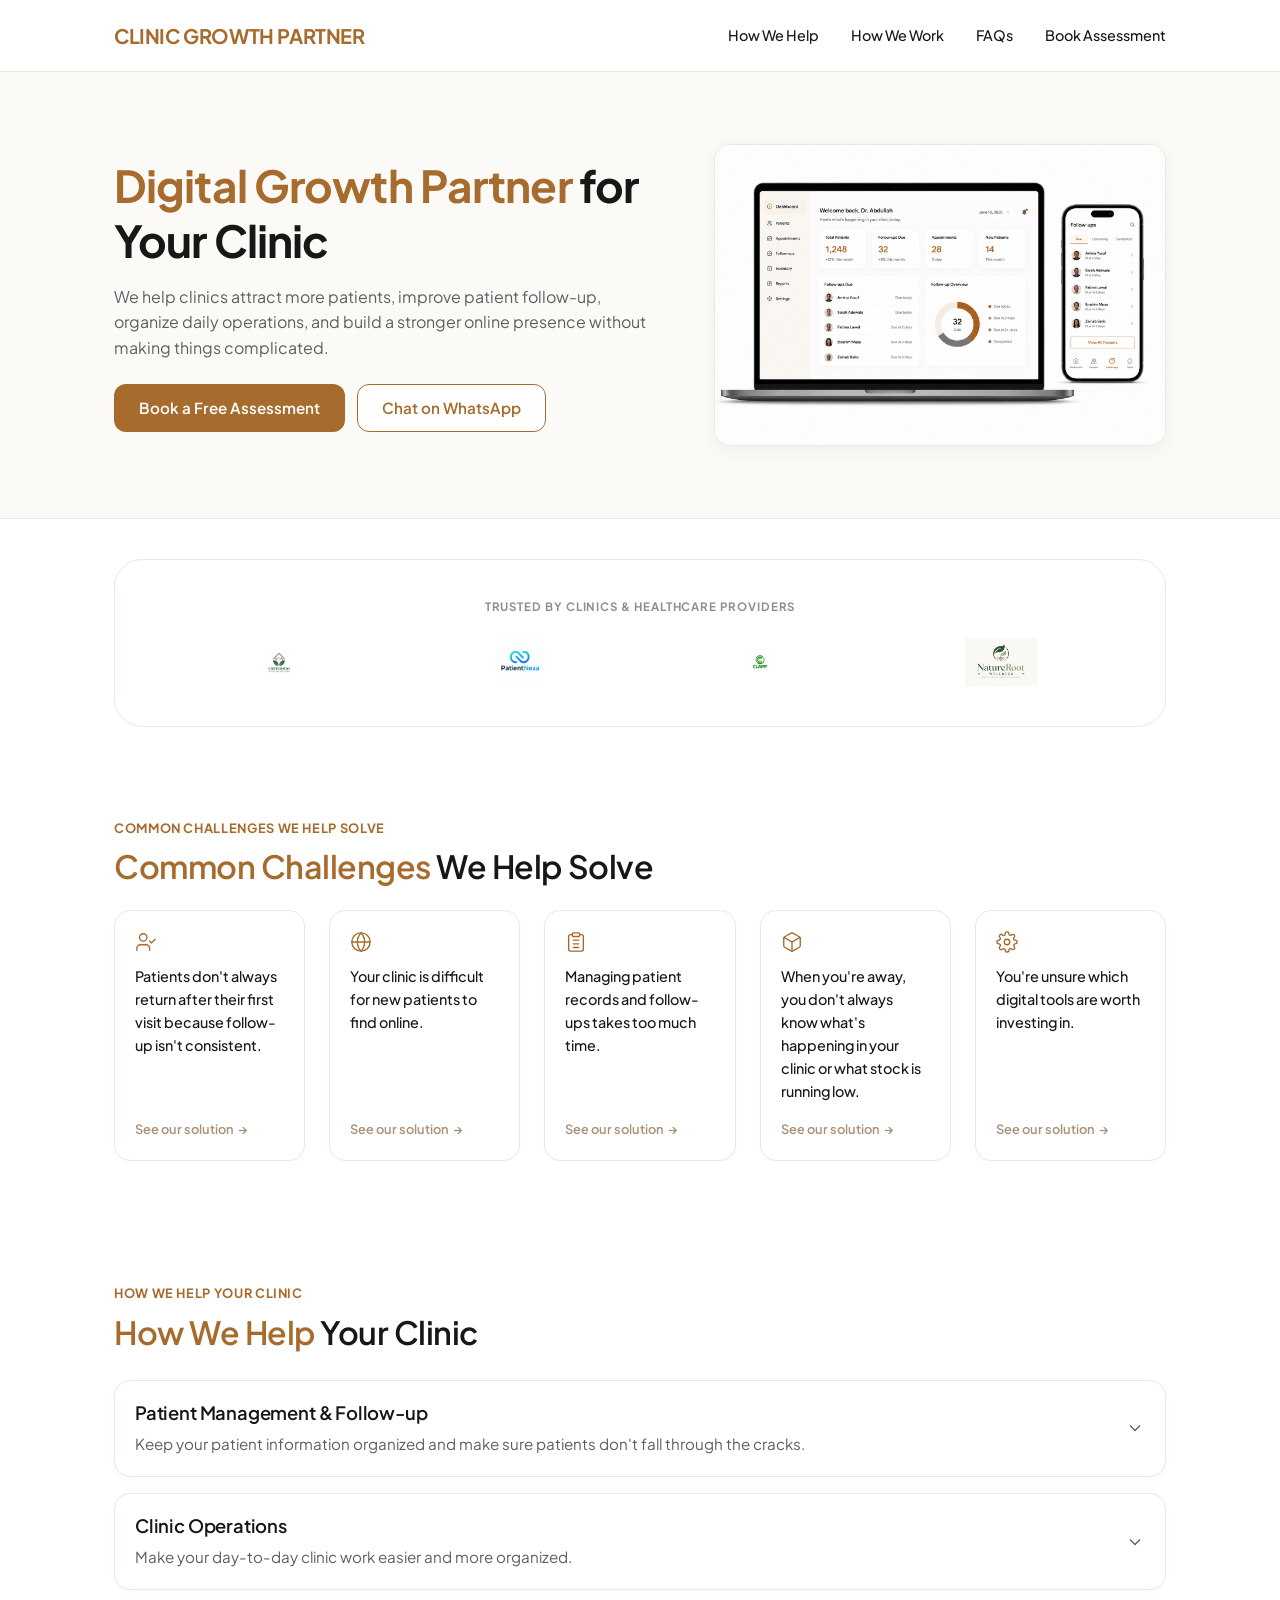
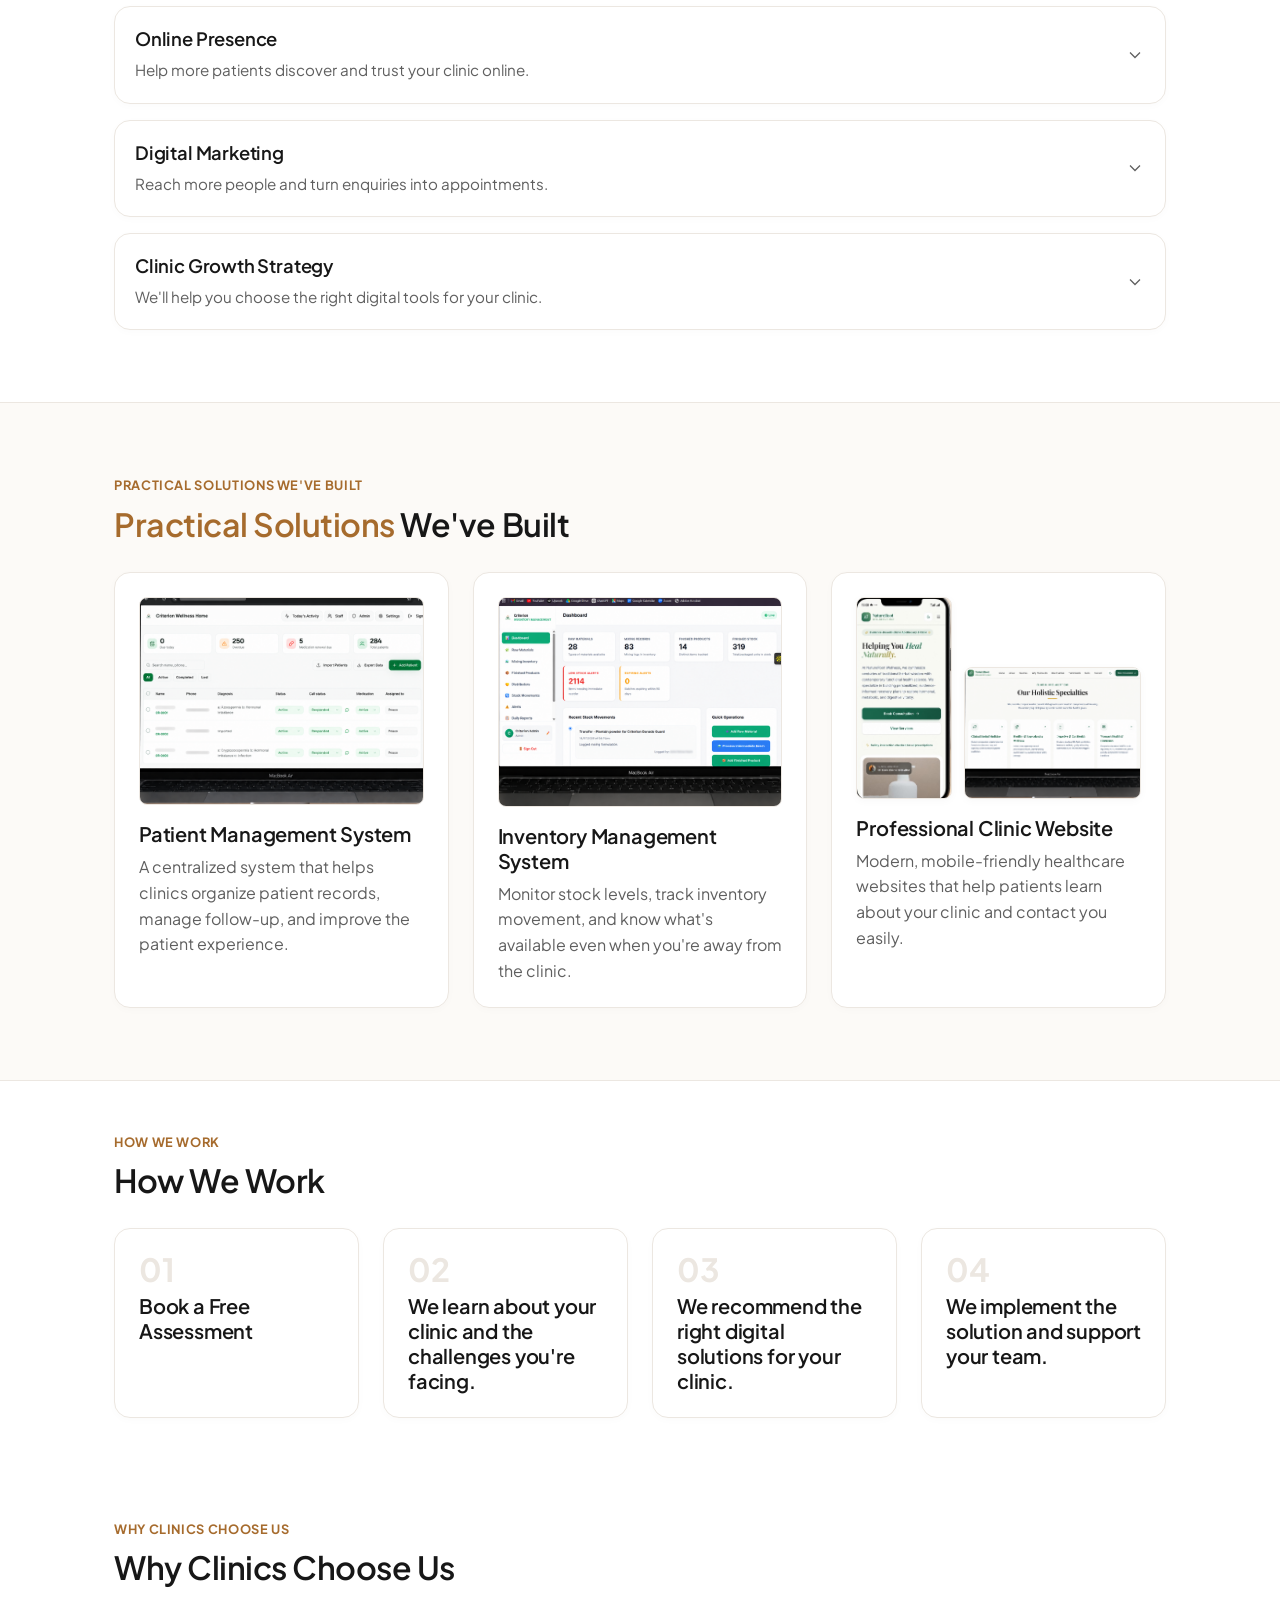
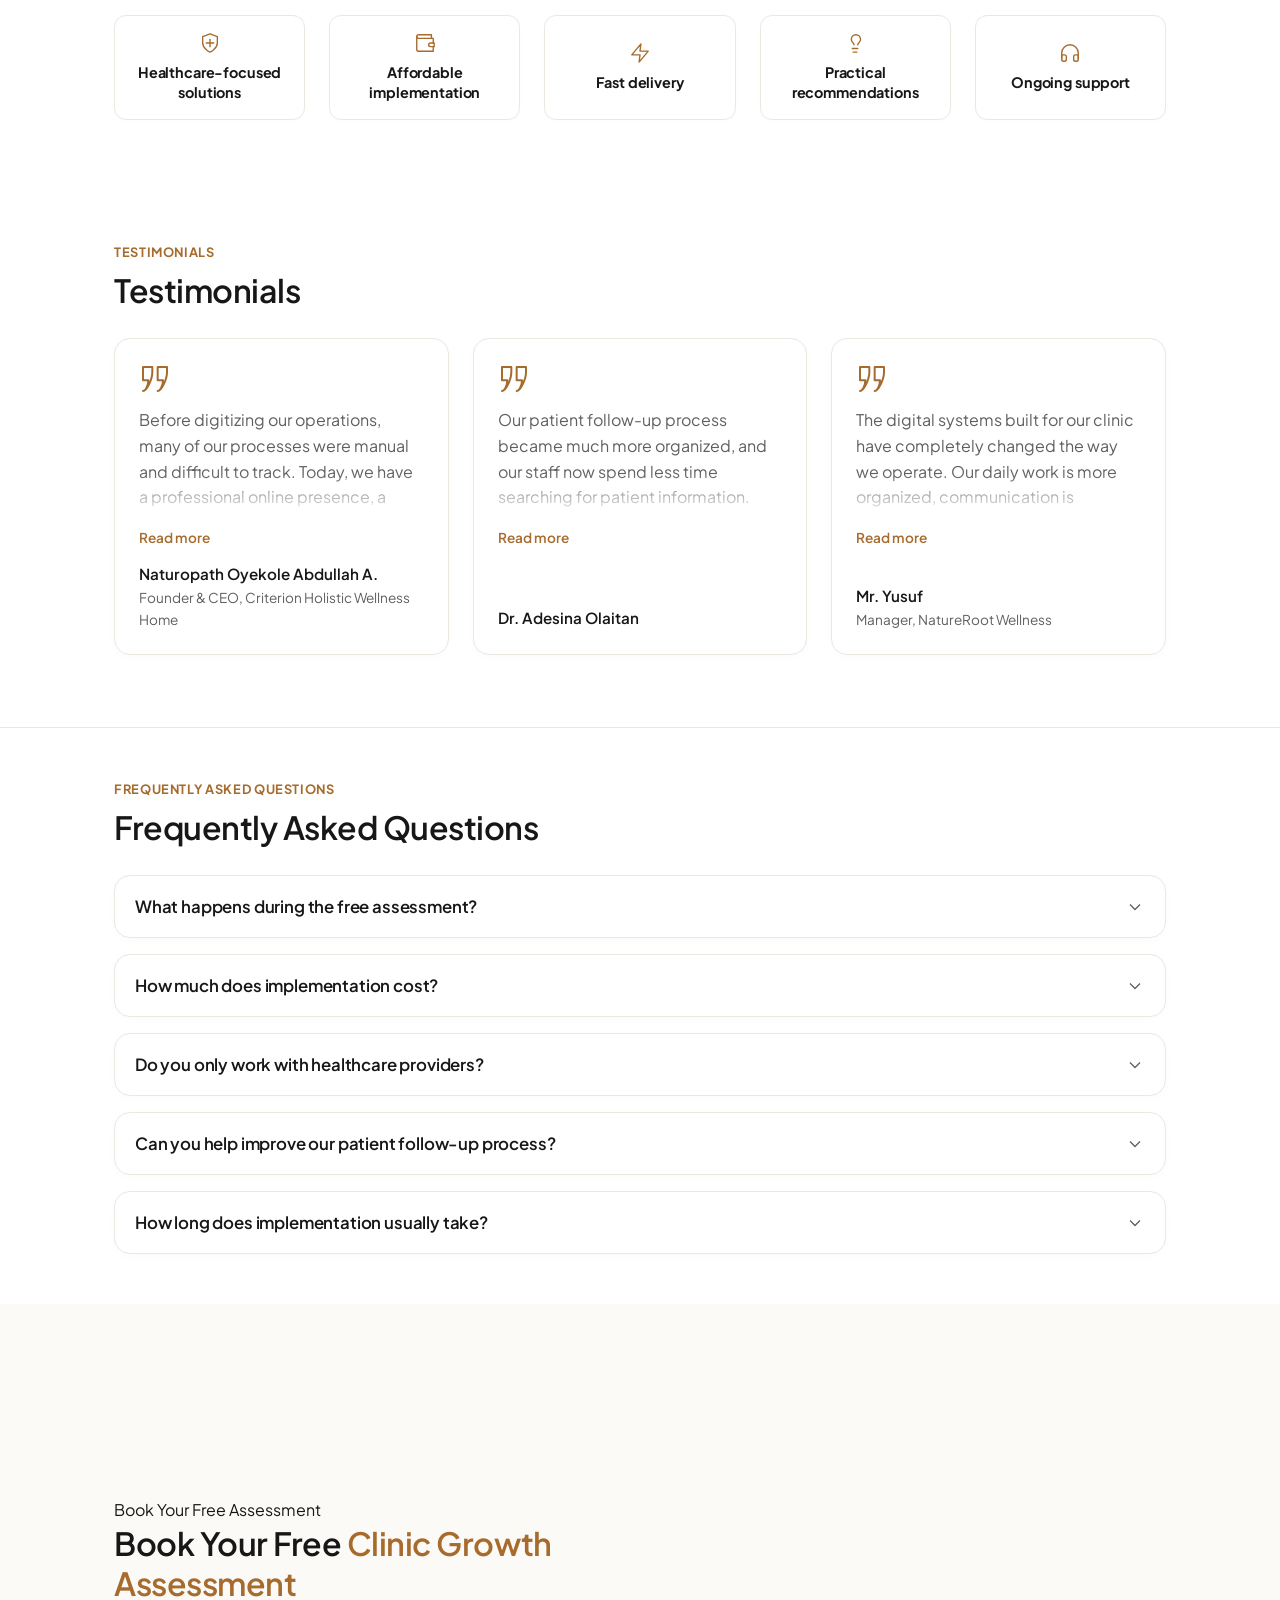
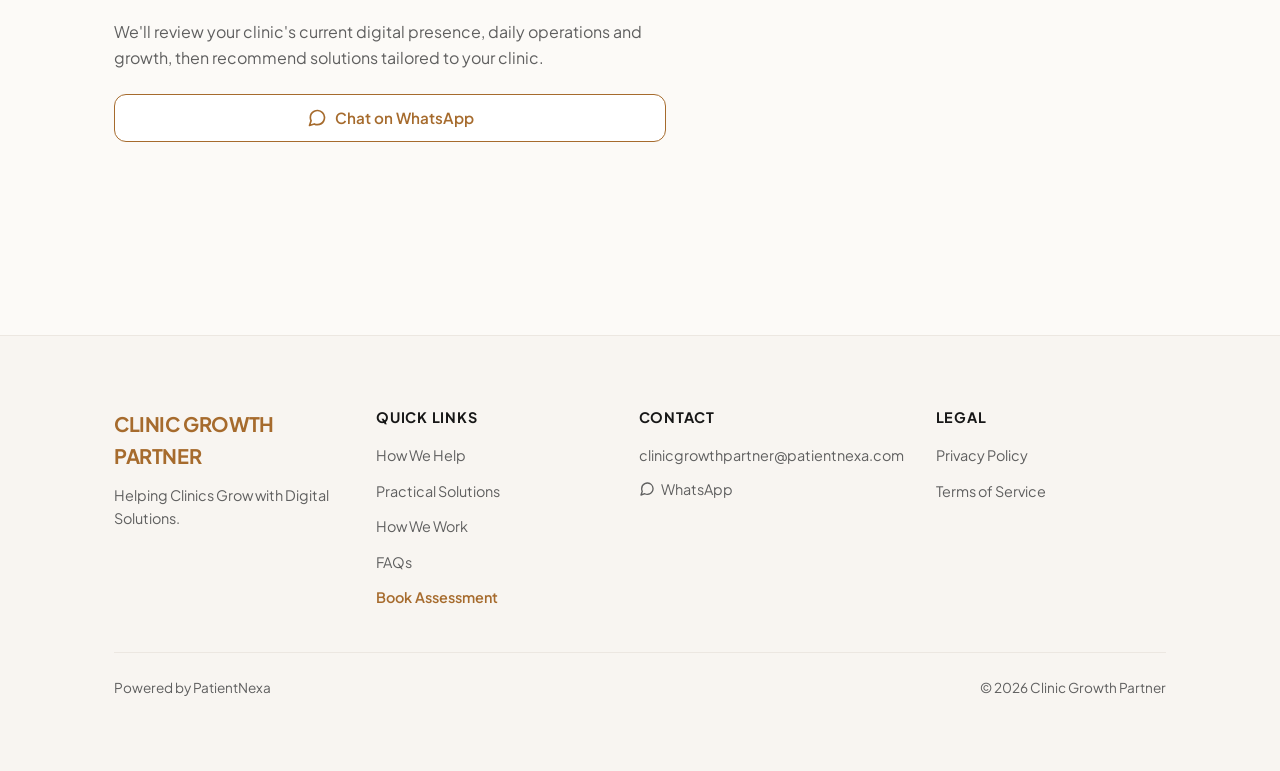
==== commit d1f4c347: "Update index.html" ====
--- a/index.html
+++ b/index.html
@@ -604,8 +604,8 @@
       <div class="container hero-grid">
         <div class="hero-text-block">
           <span class="subtitle">Book Your Free Assessment</span>
-          <h2>Let's Discuss <span class="text-accent">Your Clinic</span></h2>
-          <p style="margin-top: 16px; margin-bottom: 24px;">Tell us a little about your clinic and we'll contact you within one business day to schedule your free assessment.</p>
+          <h2>Book Your Free <span class="text-accent">Clinic Growth Assessment</span></h2>
+          <p style="margin-top: 16px; margin-bottom: 24px;">We'll review your clinic's current digital presence, daily operations and growth, then recommend solutions tailored to your clinic.</p>
           
           <div style="margin-top: auto;">
             <a href="https://wa.me/2347032260548" target="_blank" rel="noopener noreferrer" class="btn btn-secondary" style="width: 100%; display: inline-flex; align-items: center; justify-content: center; gap: 8px;">
